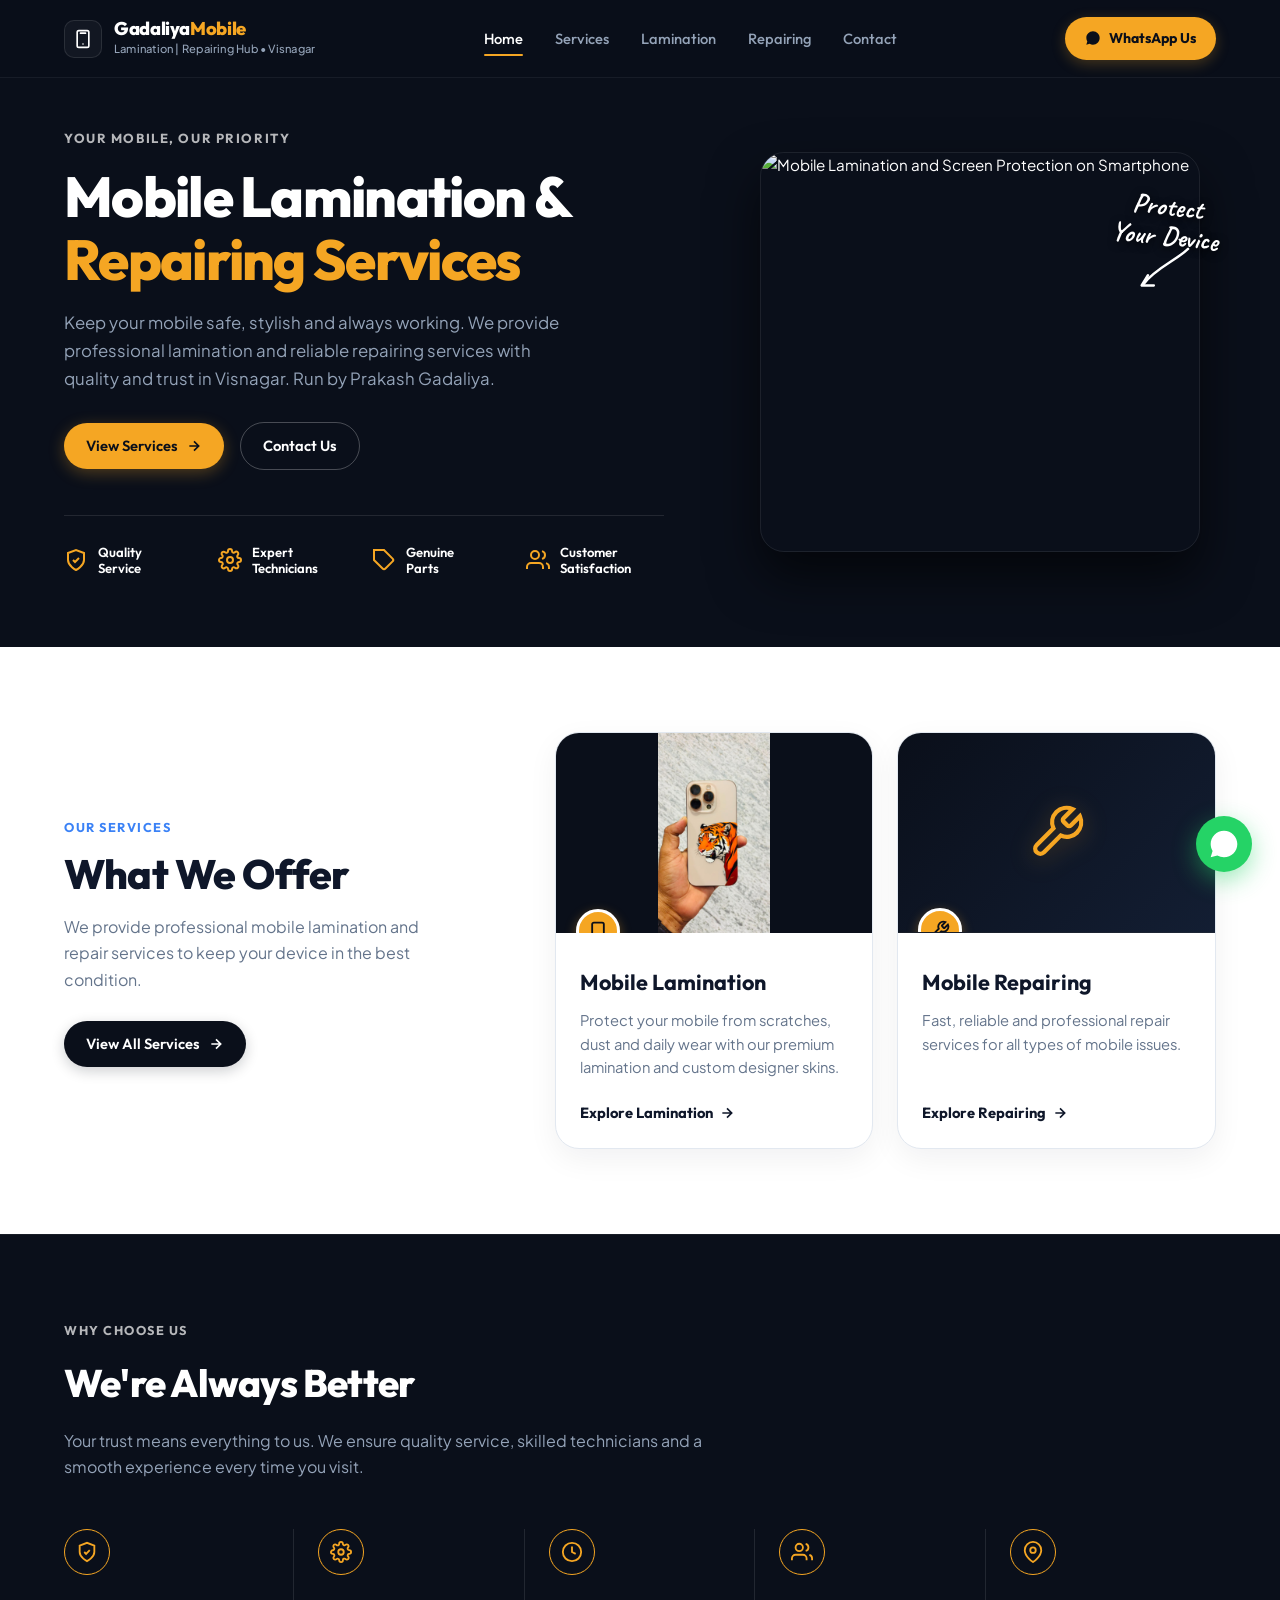
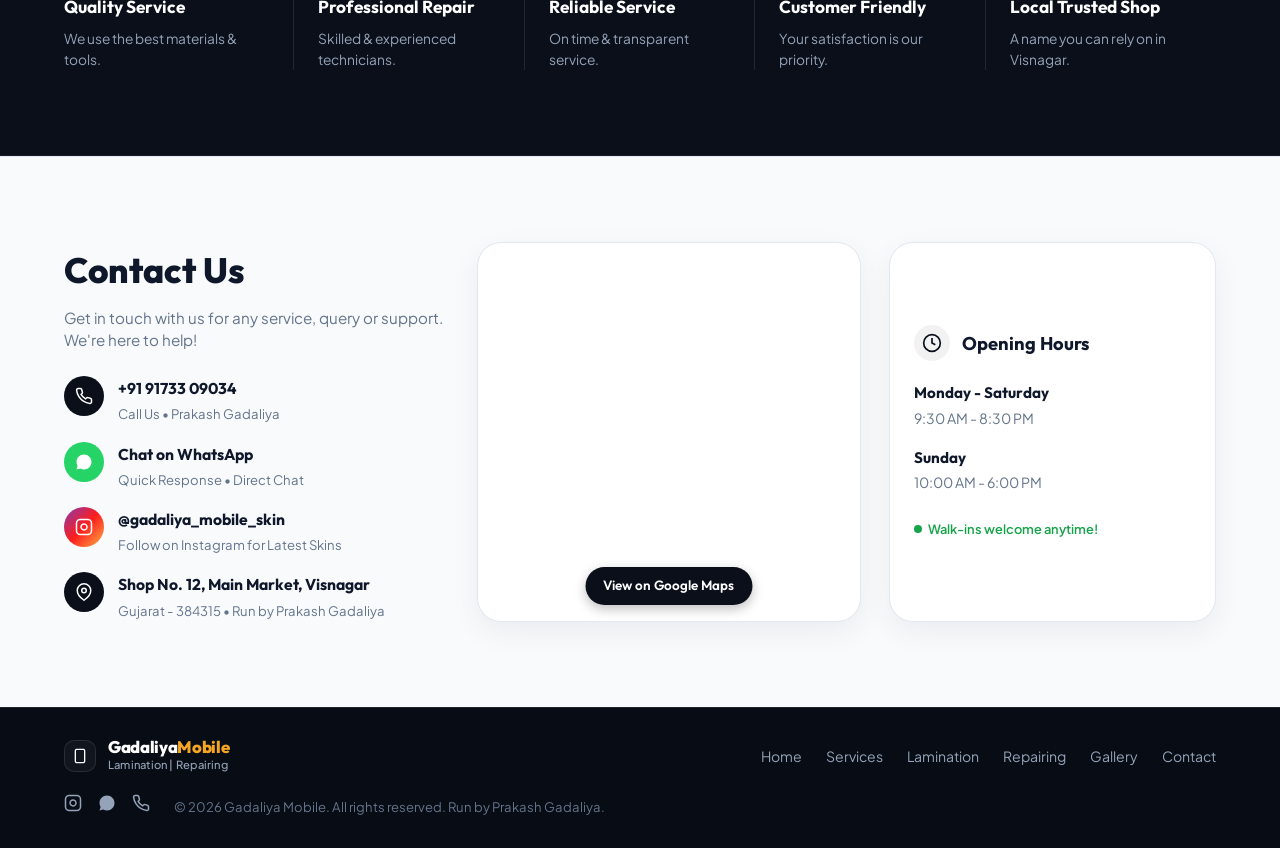
==== index.html @ 06eeb5a2 "Initial commit: Gadaliya Mobile Repairing and Lamination Hub Visnagar website" ====
<!DOCTYPE html>
<html lang="en">
<head>
  <meta charset="UTF-8">
  <meta name="viewport" content="width=device-width, initial-scale=1.0">
  <title>Gadaliya Mobile Repairing and Lamination Hub Visnagar | Run by Prakash Gadaliya</title>
  <meta name="description" content="Gadaliya Mobile Repairing & Lamination Hub in Visnagar, run by Prakash Gadaliya. Premium mobile lamination, 360 skins, screen repair, battery replacement, and precision mobile service. Call +91 91733 09034.">
  <meta name="keywords" content="Gadaliya Mobile, Prakash Gadaliya, mobile repairing Visnagar, mobile lamination Visnagar, gadaliya mobile skin, screen repair Visnagar, phone service Visnagar">
  <meta name="theme-color" content="#0A0F1A">

  <!-- Open Graph Meta Tags -->
  <meta property="og:title" content="Gadaliya Mobile Repairing & Lamination Hub Visnagar">
  <meta property="og:description" content="Professional Mobile Lamination & Repairing Services in Visnagar. Run by Prakash Gadaliya. Call / WhatsApp +91 91733 09034.">
  <meta property="og:type" content="website">

  <!-- Master Stylesheet Matching Reference UI -->
  <link rel="stylesheet" href="css/style.css">
</head>
<body>

  <!-- ========================================================================
       Header & Navigation (Dark Navy)
       ======================================================================== -->
  <header class="site-header">
    <div class="container header-container">
      <!-- Brand Logo Matching Reference Photo -->
      <a href="#home" class="brand-logo" aria-label="Gadaliya Mobile Hub Home">
        <div class="logo-device-box">
          <svg viewBox="0 0 24 24" fill="none" stroke="currentColor" stroke-width="2" stroke-linecap="round" stroke-linejoin="round">
            <rect x="5" y="2" width="14" height="20" rx="2" ry="2"></rect>
            <line x1="12" y1="18" x2="12.01" y2="18"></line>
            <line x1="9" y1="5" x2="15" y2="5"></line>
          </svg>
        </div>
        <div class="brand-text">
          <span class="brand-name">Gadaliya<span>Mobile</span></span>
          <span class="brand-tagline">Lamination | Repairing Hub • Visnagar</span>
        </div>
      </a>

      <!-- Desktop Navigation Menu -->
      <nav aria-label="Main Navigation">
        <ul class="nav-menu">
          <li><a href="#home" class="nav-link active">Home</a></li>
          <li><a href="#services" class="nav-link">Services</a></li>
          <li><a href="#lamination" class="nav-link" id="navLaminationLink">Lamination</a></li>
          <li><a href="#repairing" class="nav-link" id="navRepairingLink">Repairing</a></li>

          <li><a href="#contact" class="nav-link">Contact</a></li>
        </ul>
      </nav>

      <!-- Header Action: WhatsApp Us (Gold Pill Button) -->
      <div style="display: flex; align-items: center; gap: 12px;">
        <a href="https://wa.me/919173309034?text=Hello%20Prakash%20bhai,%20I%20want%20to%20inquire%20about%20mobile%20repairing%20/%20lamination%20at%20Gadaliya%20Mobile%20Visnagar." 
           target="_blank" 
           rel="noopener noreferrer" 
           class="btn btn-whatsapp-pill"
           title="Chat with Prakash Gadaliya on WhatsApp">
          <svg viewBox="0 0 24 24" fill="currentColor">
            <path d="M12.031 6.172c-3.181 0-5.767 2.586-5.768 5.766-.001 1.298.38 2.27 1.019 3.287l-.582 2.128 2.182-.573c.978.58 1.911.928 3.145.929 3.178 0 5.767-2.587 5.768-5.766.001-3.187-2.575-5.771-5.764-5.771zm3.392 8.244c-.144.405-.837.774-1.17.824-.299.045-.677.063-1.092-.069-.252-.08-.575-.187-.988-.365-1.739-.751-2.874-2.502-2.961-2.617-.087-.116-.708-.94-.708-1.793s.448-1.273.607-1.446c.159-.173.346-.217.462-.217l.332.006c.106.005.249-.04.39.299.144.347.491 1.2.534 1.287.043.087.072.188.014.304-.058.116-.087.188-.173.289l-.26.304c-.087.086-.177.18-.076.354.101.174.449.741.964 1.201.662.591 1.221.774 1.394.861.174.086.275.073.376-.044.101-.116.433-.506.549-.68.116-.173.231-.145.39-.086s1.011.477 1.184.564.289.13.332.203c.043.071.043.418-.101.823zM12 2C6.477 2 2 6.477 2 12c0 1.891.524 3.662 1.436 5.176L2 22l4.98-1.306A9.957 9.957 0 0 0 12 22c5.523 0 10-4.477 10-10S17.523 2 12 2z"></path>
          </svg>
          <span>WhatsApp Us</span>
        </a>

        <!-- Mobile Drawer Toggle -->
        <button class="mobile-nav-toggle" id="mobileNavToggle" aria-label="Open Navigation Menu">
          <svg viewBox="0 0 24 24" fill="none" stroke="currentColor" stroke-width="2">
            <line x1="3" y1="12" x2="21" y2="12"></line>
            <line x1="3" y1="6" x2="21" y2="6"></line>
            <line x1="3" y1="18" x2="21" y2="18"></line>
          </svg>
        </button>
      </div>
    </div>
  </header>

  <!-- Mobile Drawer Menu -->
  <div class="mobile-drawer-backdrop" id="mobileDrawerBackdrop"></div>
  <aside class="mobile-drawer" id="mobileDrawer" aria-label="Mobile Navigation">
    <div>
      <div class="mobile-drawer-header">
        <div class="brand-logo">
          <div class="logo-device-box" style="width: 32px; height: 32px;">
            <svg viewBox="0 0 24 24" fill="none" stroke="currentColor" stroke-width="2" style="width: 16px; height: 16px;">
              <rect x="5" y="2" width="14" height="20" rx="2"></rect>
              <line x1="12" y1="18" x2="12.01" y2="18"></line>
            </svg>
          </div>
          <span class="brand-name" style="font-size: 1.05rem;">Gadaliya<span>Mobile</span></span>
        </div>
        <button id="mobileDrawerClose" style="color: #fff; padding: 4px;" aria-label="Close Menu">
          <svg viewBox="0 0 24 24" width="22" height="22" fill="none" stroke="currentColor" stroke-width="2">
            <line x1="18" y1="6" x2="6" y2="18"></line>
            <line x1="6" y1="6" x2="18" y2="18"></line>
          </svg>
        </button>
      </div>

      <ul class="mobile-nav-list">
        <li><a href="#home" class="mobile-nav-link">Home <span>→</span></a></li>
        <li><a href="#services" class="mobile-nav-link">Services <span>→</span></a></li>
        <li><a href="#lamination" class="mobile-nav-link" id="mobileLaminationLink">Lamination <span>→</span></a></li>
        <li><a href="#repairing" class="mobile-nav-link" id="mobileRepairingLink">Repairing <span>→</span></a></li>

        <li><a href="#contact" class="mobile-nav-link">Contact <span>→</span></a></li>
      </ul>
    </div>

    <div style="display: flex; flex-direction: column; gap: 12px; margin-top: 24px;">
      <a href="https://wa.me/919173309034" target="_blank" class="btn btn-gold" style="width: 100%;">
        WhatsApp Us (+91 91733 09034)
      </a>
      <a href="tel:+919173309034" class="btn btn-outline-light" style="width: 100%;">
        Call Prakash Gadaliya
      </a>
    </div>
  </aside>

  <!-- ========================================================================
       Section 1: Hero Section (Dark Navy - Matching Reference Photo)
       ======================================================================== -->
  <section class="hero-section" id="home">
    <div class="container">
      <div class="hero-grid">
        <!-- Hero Text Column -->
        <div class="hero-content">
          <div class="hero-overline">YOUR MOBILE, OUR PRIORITY</div>

          <h1 class="hero-title">
            Mobile Lamination &amp;<br>
            <span class="highlight-gold">Repairing Services</span>
          </h1>

          <p class="hero-subtitle">
            Keep your mobile safe, stylish and always working. We provide professional lamination and reliable repairing services with quality and trust in Visnagar. Run by Prakash Gadaliya.
          </p>

          <div class="hero-actions">
            <a href="#services" class="btn btn-gold">
              <span>View Services</span>
              <svg viewBox="0 0 24 24" fill="none" stroke="currentColor" stroke-width="2.5">
                <path d="M5 12h14M12 5l7 7-7 7"/>
              </svg>
            </a>
            <a href="#contact" class="btn btn-outline-light">
              <span>Contact Us</span>
            </a>
          </div>

          <!-- 4-Item Feature Strip Below Hero Buttons -->
          <div class="hero-trust-features">
            <!-- 1. Quality Service -->
            <div class="trust-feature-item">
              <div class="trust-icon">
                <svg viewBox="0 0 24 24" fill="none" stroke="currentColor" stroke-width="2">
                  <path d="M12 22s8-4 8-10V5l-8-3-8 3v7c0 6 8 10 8 10z"></path>
                  <polyline points="9 12 11 14 15 10"></polyline>
                </svg>
              </div>
              <span class="trust-label">Quality<br>Service</span>
            </div>

            <!-- 2. Expert Technicians -->
            <div class="trust-feature-item">
              <div class="trust-icon">
                <svg viewBox="0 0 24 24" fill="none" stroke="currentColor" stroke-width="2">
                  <circle cx="12" cy="12" r="3"></circle>
                  <path d="M19.4 15a1.65 1.65 0 0 0 .33 1.82l.06.06a2 2 0 0 1 0 2.83 2 2 0 0 1-2.83 0l-.06-.06a1.65 1.65 0 0 0-1.82-.33 1.65 1.65 0 0 0-1 1.51V21a2 2 0 0 1-2 2 2 2 0 0 1-2-2v-.09A1.65 1.65 0 0 0 9 19.4a1.65 1.65 0 0 0-1.82.33l-.06.06a2 2 0 0 1-2.83 0 2 2 0 0 1 0-2.83l.06-.06a1.65 1.65 0 0 0 .33-1.82 1.65 1.65 0 0 0-1.51-1H3a2 2 0 0 1-2-2 2 2 0 0 1 2-2h.09A1.65 1.65 0 0 0 4.6 9a1.65 1.65 0 0 0-.33-1.82l-.06-.06a2 2 0 0 1 0-2.83 2 2 0 0 1 2.83 0l.06.06a1.65 1.65 0 0 0 1.82.33H9a1.65 1.65 0 0 0 1-1.51V3a2 2 0 0 1 2-2 2 2 0 0 1 2 2v.09a1.65 1.65 0 0 0 1 1.51 1.65 1.65 0 0 0 1.82-.33l.06-.06a2 2 0 0 1 2.83 0 2 2 0 0 1 0 2.83l-.06.06a1.65 1.65 0 0 0-.33 1.82V9a1.65 1.65 0 0 0 1.51 1H21a2 2 0 0 1 2 2 2 2 0 0 1-2 2h-.09a1.65 1.65 0 0 0-1.51 1z"></path>
                </svg>
              </div>
              <span class="trust-label">Expert<br>Technicians</span>
            </div>

            <!-- 3. Genuine Parts -->
            <div class="trust-feature-item">
              <div class="trust-icon">
                <svg viewBox="0 0 24 24" fill="none" stroke="currentColor" stroke-width="2">
                  <path d="M20.59 13.41l-7.17 7.17a2 2 0 0 1-2.83 0L2 12V2h10l8.59 8.59a2 2 0 0 1 0 2.82z"></path>
                  <line x1="7" y1="7" x2="7.01" y2="7"></line>
                </svg>
              </div>
              <span class="trust-label">Genuine<br>Parts</span>
            </div>

            <!-- 4. Customer Satisfaction -->
            <div class="trust-feature-item">
              <div class="trust-icon">
                <svg viewBox="0 0 24 24" fill="none" stroke="currentColor" stroke-width="2">
                  <path d="M17 21v-2a4 4 0 0 0-4-4H5a4 4 0 0 0-4 4v2"></path>
                  <circle cx="9" cy="7" r="4"></circle>
                  <path d="M23 21v-2a4 4 0 0 0-3-3.87"></path>
                  <path d="M16 3.13a4 4 0 0 1 0 7.75"></path>
                </svg>
              </div>
              <span class="trust-label">Customer<br>Satisfaction</span>
            </div>
          </div>
        </div>

        <!-- Hero Visual Column with "Protect Your Device" Script & Arrow -->
        <div class="hero-visual">
          <div class="phone-mockup-wrapper">
            <!-- Handwritten Annotation with Curved Arrow -->
            <div class="protect-device-annotation">
              <span class="annotation-text">Protect<br>Your Device</span>
              <div class="annotation-arrow">
                <svg viewBox="0 0 70 40">
                  <path d="M60,5 C45,15 25,18 10,32" stroke="white" stroke-width="2.5" fill="none" stroke-linecap="round"/>
                  <path d="M16,24 L8,33 L20,35" stroke="white" stroke-width="2.5" fill="none" stroke-linecap="round" stroke-linejoin="round"/>
                </svg>
              </div>
            </div>

            <!-- Modern Realistic Mockup with Screen Protector Glass & iPhone -->
            <div class="mockup-main-image">
              <img src="https://images.unsplash.com/photo-1592899677977-9c10ca588bbd?auto=format&fit=crop&w=900&q=80" 
                   alt="Mobile Lamination and Screen Protection on Smartphone" 
                   loading="eager" 
                   width="440" 
                   height="400">
            </div>
          </div>
        </div>
      </div>
    </div>
  </section>

  <!-- ========================================================================
       Section 2: "OUR SERVICES" / "What We Offer" (Light Theme)
       ======================================================================== -->
  <section class="services-section" id="services">
    <div class="container">
      <div class="services-grid">
        <!-- Left Introduction Column -->
        <div class="services-intro">
          <span class="section-tag-blue">OUR SERVICES</span>
          <h2 class="services-title">What We Offer</h2>
          <p class="services-desc">
            We provide professional mobile lamination and repair services to keep your device in the best condition.
          </p>
          <a href="#services" class="btn btn-dark" id="btnViewAllServices">
            <span>View All Services</span>
            <svg viewBox="0 0 24 24" fill="none" stroke="currentColor" stroke-width="2.5">
              <path d="M5 12h14M12 5l7 7-7 7"/>
            </svg>
          </a>
        </div>

        <!-- Right Dual Cards Column Matching Screenshot -->
        <div class="services-cards-pair">
          <!-- Service Card 1: Mobile Lamination -->
          <div class="service-card-light">
            <div class="service-card-image-wrap">
              <img src="assets/images/skin-royal-tiger.jpg" 
                   alt="Custom designer mobile lamination skin by Prakash Gadaliya Visnagar"
                   loading="lazy"
                   style="object-fit: contain; object-position: center; background: #0a0f1a;">
              <!-- Floating Yellow Icon Badge (Phone Icon) -->
              <div class="service-icon-badge">
                <svg viewBox="0 0 24 24" fill="none" stroke="currentColor" stroke-width="2.2">
                  <rect x="5" y="2" width="14" height="20" rx="2"></rect>
                  <line x1="12" y1="18" x2="12.01" y2="18"></line>
                </svg>
              </div>
            </div>
            <div class="service-card-body">
              <div>
                <h3>Mobile Lamination</h3>
                <p>
                  Protect your mobile from scratches, dust and daily wear with our premium lamination and custom designer skins.
                </p>
              </div>
              <div>
                <a href="#lamination" class="service-link" id="triggerLaminationModal">
                  <span>Explore Lamination</span>
                  <svg viewBox="0 0 24 24" fill="none" stroke="currentColor" stroke-width="2.5">
                    <path d="M5 12h14M12 5l7 7-7 7"/>
                  </svg>
                </a>
              </div>
            </div>
          </div>

          <!-- Service Card 2: Mobile Repairing -->
          <div class="service-card-light">
            <div class="service-card-image-wrap repair-no-photo-wrap">
              <div class="repair-banner-icon">
                <svg viewBox="0 0 24 24" fill="none" stroke="currentColor" stroke-width="1.8" style="width: 100%; height: 100%;">
                  <path d="M14.7 6.3a1 1 0 0 0 0 1.4l1.6 1.6a1 1 0 0 0 1.4 0l3.77-3.77a6 6 0 0 1-7.94 7.94l-6.91 6.91a2.12 2.12 0 0 1-3-3l6.91-6.91a6 6 0 0 1 7.94-7.94l-3.76 3.76z"></path>
                </svg>
              </div>
              <!-- Floating Yellow Icon Badge (Wrench / Tools Icon) -->
              <div class="service-icon-badge">
                <svg viewBox="0 0 24 24" fill="none" stroke="currentColor" stroke-width="2.2">
                  <path d="M14.7 6.3a1 1 0 0 0 0 1.4l1.6 1.6a1 1 0 0 0 1.4 0l3.77-3.77a6 6 0 0 1-7.94 7.94l-6.91 6.91a2.12 2.12 0 0 1-3-3l6.91-6.91a6 6 0 0 1 7.94-7.94l-3.76 3.76z"></path>
                </svg>
              </div>
            </div>
            <div class="service-card-body">
              <div>
                <h3>Mobile Repairing</h3>
                <p>
                  Fast, reliable and professional repair services for all types of mobile issues.
                </p>
              </div>
              <div>
                <a href="#repairing" class="service-link" id="triggerRepairingModal">
                  <span>Explore Repairing</span>
                  <svg viewBox="0 0 24 24" fill="none" stroke="currentColor" stroke-width="2.5">
                    <path d="M5 12h14M12 5l7 7-7 7"/>
                  </svg>
                </a>
              </div>
            </div>
          </div>
        </div>
      </div>
    </div>
  </section>

  <!-- ========================================================================
       Section 3: "WHY CHOOSE US" / "We're Always Better" (Dark Navy)
       ======================================================================== -->
  <section class="why-section" id="why-us">
    <div class="container">
      <div class="why-header">
        <div class="why-overline">WHY CHOOSE US</div>
        <h2 class="why-title">We're Always Better</h2>
        <p class="why-subtitle">
          Your trust means everything to us. We ensure quality service, skilled technicians and a smooth experience every time you visit.
        </p>
      </div>

      <!-- 5 Horizontal Feature Columns Matching Reference Screenshot -->
      <div class="why-pillars-grid">
        <!-- 1. Quality Service -->
        <div class="why-pillar">
          <div class="pillar-icon-box">
            <svg viewBox="0 0 24 24" fill="none" stroke="currentColor" stroke-width="2">
              <path d="M12 22s8-4 8-10V5l-8-3-8 3v7c0 6 8 10 8 10z"></path>
              <polyline points="9 12 11 14 15 10"></polyline>
            </svg>
          </div>
          <h4>Quality Service</h4>
          <p>We use the best materials &amp; tools.</p>
        </div>

        <!-- 2. Professional Repair -->
        <div class="why-pillar">
          <div class="pillar-icon-box">
            <svg viewBox="0 0 24 24" fill="none" stroke="currentColor" stroke-width="2">
              <circle cx="12" cy="12" r="3"></circle>
              <path d="M19.4 15a1.65 1.65 0 0 0 .33 1.82l.06.06a2 2 0 0 1 0 2.83 2 2 0 0 1-2.83 0l-.06-.06a1.65 1.65 0 0 0-1.82-.33 1.65 1.65 0 0 0-1 1.51V21a2 2 0 0 1-2 2 2 2 0 0 1-2-2v-.09A1.65 1.65 0 0 0 9 19.4a1.65 1.65 0 0 0-1.82.33l-.06.06a2 2 0 0 1-2.83 0 2 2 0 0 1 0-2.83l.06-.06a1.65 1.65 0 0 0 .33-1.82 1.65 1.65 0 0 0-1.51-1H3a2 2 0 0 1-2-2 2 2 0 0 1 2-2h.09A1.65 1.65 0 0 0 4.6 9a1.65 1.65 0 0 0-.33-1.82l-.06-.06a2 2 0 0 1 0-2.83 2 2 0 0 1 2.83 0l.06.06a1.65 1.65 0 0 0 1.82.33H9a1.65 1.65 0 0 0 1-1.51V3a2 2 0 0 1 2-2 2 2 0 0 1 2 2v.09a1.65 1.65 0 0 0 1 1.51 1.65 1.65 0 0 0 1.82-.33l.06-.06a2 2 0 0 1 2.83 0 2 2 0 0 1 0 2.83l-.06.06a1.65 1.65 0 0 0-.33 1.82V9a1.65 1.65 0 0 0 1.51 1H21a2 2 0 0 1 2 2 2 2 0 0 1-2 2h-.09a1.65 1.65 0 0 0-1.51 1z"></path>
            </svg>
          </div>
          <h4>Professional Repair</h4>
          <p>Skilled &amp; experienced technicians.</p>
        </div>

        <!-- 3. Reliable Service -->
        <div class="why-pillar">
          <div class="pillar-icon-box">
            <svg viewBox="0 0 24 24" fill="none" stroke="currentColor" stroke-width="2">
              <circle cx="12" cy="12" r="10"></circle>
              <polyline points="12 6 12 12 16 14"></polyline>
            </svg>
          </div>
          <h4>Reliable Service</h4>
          <p>On time &amp; transparent service.</p>
        </div>

        <!-- 4. Customer Friendly -->
        <div class="why-pillar">
          <div class="pillar-icon-box">
            <svg viewBox="0 0 24 24" fill="none" stroke="currentColor" stroke-width="2">
              <path d="M17 21v-2a4 4 0 0 0-4-4H5a4 4 0 0 0-4 4v2"></path>
              <circle cx="9" cy="7" r="4"></circle>
              <path d="M23 21v-2a4 4 0 0 0-3-3.87"></path>
              <path d="M16 3.13a4 4 0 0 1 0 7.75"></path>
            </svg>
          </div>
          <h4>Customer Friendly</h4>
          <p>Your satisfaction is our priority.</p>
        </div>

        <!-- 5. Local Trusted Shop -->
        <div class="why-pillar">
          <div class="pillar-icon-box">
            <svg viewBox="0 0 24 24" fill="none" stroke="currentColor" stroke-width="2">
              <path d="M21 10c0 7-9 13-9 13s-9-6-9-13a9 9 0 0 1 18 0z"></path>
              <circle cx="12" cy="10" r="3"></circle>
            </svg>
          </div>
          <h4>Local Trusted Shop</h4>
          <p>A name you can rely on in Visnagar.</p>
        </div>
      </div>
    </div>
  </section>


  <!-- ========================================================================
       Section 5: "Contact Us" (Light Theme)
       ======================================================================== -->
  <section class="contact-section" id="contact">
    <div class="container">
      <div class="contact-layout">
        <!-- Col 1: Contact Info Rows -->
        <div class="contact-info-block">
          <div>
            <h2 class="contact-title">Contact Us</h2>
            <p class="contact-subtitle">
              Get in touch with us for any service, query or support. We're here to help!
            </p>

            <div class="contact-rows-list">
              <!-- Phone -->
              <div class="contact-row-item">
                <div class="contact-circle-icon">
                  <svg viewBox="0 0 24 24" fill="none" stroke="currentColor" stroke-width="2">
                    <path d="M22 16.92v3a2 2 0 0 1-2.18 2 19.79 19.79 0 0 1-8.63-3.07 19.5 19.5 0 0 1-6-6 19.79 19.79 0 0 1-3.07-8.67A2 2 0 0 1 4.11 2h3a2 2 0 0 1 2 1.72 12.84 12.84 0 0 0 .7 2.81 2 2 0 0 1-.45 2.11L8.09 9.91a16 16 0 0 0 6 6l1.27-1.27a2 2 0 0 1 2.11-.45 12.84 12.84 0 0 0 2.81.7A2 2 0 0 1 22 16.92z"></path>
                  </svg>
                </div>
                <div class="contact-row-text">
                  <a href="tel:+919173309034"><strong>+91 91733 09034</strong></a>
                  <span>Call Us • Prakash Gadaliya</span>
                </div>
              </div>

              <!-- WhatsApp -->
              <div class="contact-row-item">
                <div class="contact-circle-icon green">
                  <svg viewBox="0 0 24 24" fill="currentColor">
                    <path d="M12.031 6.172c-3.181 0-5.767 2.586-5.768 5.766-.001 1.298.38 2.27 1.019 3.287l-.582 2.128 2.182-.573c.978.58 1.911.928 3.145.929 3.178 0 5.767-2.587 5.768-5.766.001-3.187-2.575-5.771-5.764-5.771zm3.392 8.244c-.144.405-.837.774-1.17.824-.299.045-.677.063-1.092-.069-.252-.08-.575-.187-.988-.365-1.739-.751-2.874-2.502-2.961-2.617-.087-.116-.708-.94-.708-1.793s.448-1.273.607-1.446c.159-.173.346-.217.462-.217l.332.006c.106.005.249-.04.39.299.144.347.491 1.2.534 1.287.043.087.072.188.014.304-.058.116-.087.188-.173.289l-.26.304c-.087.086-.177.18-.076.354.101.174.449.741.964 1.201.662.591 1.221.774 1.394.861.174.086.275.073.376-.044.101-.116.433-.506.549-.68.116-.173.231-.145.39-.086s1.011.477 1.184.564.289.13.332.203c.043.071.043.418-.101.823zM12 2C6.477 2 2 6.477 2 12c0 1.891.524 3.662 1.436 5.176L2 22l4.98-1.306A9.957 9.957 0 0 0 12 22c5.523 0 10-4.477 10-10S17.523 2 12 2z"></path>
                  </svg>
                </div>
                <div class="contact-row-text">
                  <a href="https://wa.me/919173309034" target="_blank" rel="noopener noreferrer"><strong>Chat on WhatsApp</strong></a>
                  <span>Quick Response • Direct Chat</span>
                </div>
              </div>

              <!-- Instagram -->
              <div class="contact-row-item">
                <div class="contact-circle-icon ig">
                  <svg viewBox="0 0 24 24" fill="none" stroke="currentColor" stroke-width="2">
                    <rect x="2" y="2" width="20" height="20" rx="5" ry="5"></rect>
                    <path d="M16 11.37A4 4 0 1 1 12.63 8 4 4 0 0 1 16 11.37z"></path>
                    <line x1="17.5" y1="6.5" x2="17.51" y2="6.5"></line>
                  </svg>
                </div>
                <div class="contact-row-text">
                  <a href="https://instagram.com/gadaliya_mobile_skin" target="_blank" rel="noopener noreferrer"><strong>@gadaliya_mobile_skin</strong></a>
                  <span>Follow on Instagram for Latest Skins</span>
                </div>
              </div>

              <!-- Address -->
              <div class="contact-row-item">
                <div class="contact-circle-icon">
                  <svg viewBox="0 0 24 24" fill="none" stroke="currentColor" stroke-width="2">
                    <path d="M21 10c0 7-9 13-9 13s-9-6-9-13a9 9 0 0 1 18 0z"></path>
                    <circle cx="12" cy="10" r="3"></circle>
                  </svg>
                </div>
                <div class="contact-row-text">
                  <strong>Shop No. 12, Main Market, Visnagar</strong>
                  <span>Gujarat - 384315 • Run by Prakash Gadaliya</span>
                </div>
              </div>
            </div>
          </div>
        </div>

        <!-- Col 2: Interactive Google Maps Card Matching Photo -->
        <div class="contact-map-card">
          <div class="map-wrapper">
            <iframe 
              src="https://maps.google.com/maps?q=23.69877,72.55773&t=&z=16&ie=UTF8&iwloc=&output=embed" 
              title="Gadaliya Mobile Hub Visnagar on Google Maps" 
              loading="lazy" 
              allowfullscreen>
            </iframe>
          </div>
          <a href="https://maps.app.goo.gl/ZWVhHsjiFxD6r19t9" 
             target="_blank" 
             rel="noopener noreferrer" 
             class="map-floating-btn">
            View on Google Maps
          </a>
        </div>

        <!-- Col 3: Opening Hours Box Matching Photo -->
        <div class="contact-hours-card">
          <div class="hours-title-row">
            <div class="hours-icon">
              <svg viewBox="0 0 24 24" width="20" height="20" fill="none" stroke="currentColor" stroke-width="2">
                <circle cx="12" cy="12" r="10"></circle>
                <polyline points="12 6 12 12 16 14"></polyline>
              </svg>
            </div>
            <h4>Opening Hours</h4>
          </div>

          <div class="hours-details">
            <div class="hours-slot">
              <strong>Monday - Saturday</strong>
              <span>9:30 AM - 8:30 PM</span>
            </div>
            <div class="hours-slot">
              <strong>Sunday</strong>
              <span>10:00 AM - 6:00 PM</span>
            </div>
            <div style="margin-top: 8px; font-size: 0.8rem; color: #16A34A; font-weight: 600; display: flex; align-items: center; gap: 6px;">
              <span style="width: 8px; height: 8px; background: #16A34A; border-radius: 50%; display: inline-block;"></span>
              <span>Walk-ins welcome anytime!</span>
            </div>
          </div>
        </div>
      </div>
    </div>
  </section>

  <!-- ========================================================================
       Floating WhatsApp Button (Bottom Right)
       ======================================================================== -->
  <a href="https://wa.me/919173309034?text=Hello%20Prakash%20bhai,%20I%20have%20an%20inquiry%20regarding%20mobile%20repairing%20/%20lamination." 
     target="_blank" 
     rel="noopener noreferrer" 
     class="floating-whatsapp-btn" 
     title="Chat with Prakash Gadaliya on WhatsApp"
     aria-label="WhatsApp Us">
    <svg viewBox="0 0 24 24" fill="currentColor">
      <path d="M12.031 6.172c-3.181 0-5.767 2.586-5.768 5.766-.001 1.298.38 2.27 1.019 3.287l-.582 2.128 2.182-.573c.978.58 1.911.928 3.145.929 3.178 0 5.767-2.587 5.768-5.766.001-3.187-2.575-5.771-5.764-5.771zm3.392 8.244c-.144.405-.837.774-1.17.824-.299.045-.677.063-1.092-.069-.252-.08-.575-.187-.988-.365-1.739-.751-2.874-2.502-2.961-2.617-.087-.116-.708-.94-.708-1.793s.448-1.273.607-1.446c.159-.173.346-.217.462-.217l.332.006c.106.005.249-.04.39.299.144.347.491 1.2.534 1.287.043.087.072.188.014.304-.058.116-.087.188-.173.289l-.26.304c-.087.086-.177.18-.076.354.101.174.449.741.964 1.201.662.591 1.221.774 1.394.861.174.086.275.073.376-.044.101-.116.433-.506.549-.68.116-.173.231-.145.39-.086s1.011.477 1.184.564.289.13.332.203c.043.071.043.418-.101.823zM12 2C6.477 2 2 6.477 2 12c0 1.891.524 3.662 1.436 5.176L2 22l4.98-1.306A9.957 9.957 0 0 0 12 22c5.523 0 10-4.477 10-10S17.523 2 12 2z"></path>
    </svg>
  </a>

  <!-- ========================================================================
       Footer (Dark Navy - Matching Reference Photo)
       ======================================================================== -->
  <footer class="site-footer">
    <div class="container footer-container">
      <!-- Left Brand Logo -->
      <a href="#home" class="brand-logo">
        <div class="logo-device-box" style="width: 32px; height: 32px;">
          <svg viewBox="0 0 24 24" fill="none" stroke="currentColor" stroke-width="2" style="width: 16px; height: 16px;">
            <rect x="5" y="2" width="14" height="20" rx="2"></rect>
            <line x1="12" y1="18" x2="12.01" y2="18"></line>
          </svg>
        </div>
        <div class="brand-text">
          <span class="brand-name" style="font-size: 1.05rem;">Gadaliya<span>Mobile</span></span>
          <span class="brand-tagline">Lamination | Repairing</span>
        </div>
      </a>

      <!-- Center Links -->
      <nav class="footer-nav">
        <a href="#home">Home</a>
        <a href="#services">Services</a>
        <a href="#lamination" class="modal-link-lamination">Lamination</a>
        <a href="#repairing" class="modal-link-repairing">Repairing</a>
        <a href="#gallery">Gallery</a>
        <a href="#contact">Contact</a>
      </nav>

      <!-- Right Social Icons & Copyright -->
      <div style="display: flex; align-items: center; gap: 24px;">
        <div class="footer-socials">
          <a href="https://instagram.com/gadaliya_mobile_skin" target="_blank" rel="noopener noreferrer" class="footer-social-link" title="Instagram: @gadaliya_mobile_skin">
            <svg viewBox="0 0 24 24" fill="none" stroke="currentColor" stroke-width="2">
              <rect x="2" y="2" width="20" height="20" rx="5" ry="5"></rect>
              <path d="M16 11.37A4 4 0 1 1 12.63 8 4 4 0 0 1 16 11.37z"></path>
              <line x1="17.5" y1="6.5" x2="17.51" y2="6.5"></line>
            </svg>
          </a>
          <a href="https://wa.me/919173309034" target="_blank" rel="noopener noreferrer" class="footer-social-link" title="WhatsApp Prakash Gadaliya">
            <svg viewBox="0 0 24 24" fill="currentColor">
              <path d="M12.031 6.172c-3.181 0-5.767 2.586-5.768 5.766-.001 1.298.38 2.27 1.019 3.287l-.582 2.128 2.182-.573c.978.58 1.911.928 3.145.929 3.178 0 5.767-2.587 5.768-5.766.001-3.187-2.575-5.771-5.764-5.771zm3.392 8.244c-.144.405-.837.774-1.17.824-.299.045-.677.063-1.092-.069-.252-.08-.575-.187-.988-.365-1.739-.751-2.874-2.502-2.961-2.617-.087-.116-.708-.94-.708-1.793s.448-1.273.607-1.446c.159-.173.346-.217.462-.217l.332.006c.106.005.249-.04.39.299.144.347.491 1.2.534 1.287.043.087.072.188.014.304-.058.116-.087.188-.173.289l-.26.304c-.087.086-.177.18-.076.354.101.174.449.741.964 1.201.662.591 1.221.774 1.394.861.174.086.275.073.376-.044.101-.116.433-.506.549-.68.116-.173.231-.145.39-.086s1.011.477 1.184.564.289.13.332.203c.043.071.043.418-.101.823zM12 2C6.477 2 2 6.477 2 12c0 1.891.524 3.662 1.436 5.176L2 22l4.98-1.306A9.957 9.957 0 0 0 12 22c5.523 0 10-4.477 10-10S17.523 2 12 2z"></path>
            </svg>
          </a>
          <a href="tel:+919173309034" class="footer-social-link" title="Call Shop">
            <svg viewBox="0 0 24 24" fill="none" stroke="currentColor" stroke-width="2">
              <path d="M22 16.92v3a2 2 0 0 1-2.18 2 19.79 19.79 0 0 1-8.63-3.07 19.5 19.5 0 0 1-6-6 19.79 19.79 0 0 1-3.07-8.67A2 2 0 0 1 4.11 2h3a2 2 0 0 1 2 1.72 12.84 12.84 0 0 0 .7 2.81 2 2 0 0 1-.45 2.11L8.09 9.91a16 16 0 0 0 6 6l1.27-1.27a2 2 0 0 1 2.11-.45 12.84 12.84 0 0 0 2.81.7A2 2 0 0 1 22 16.92z"></path>
            </svg>
          </a>
        </div>
        <div class="footer-copy">
          &copy; 2026 Gadaliya Mobile. All rights reserved. Run by Prakash Gadaliya.
        </div>
      </div>
    </div>
  </footer>

  <!-- ========================================================================
       Interactive Modal: Mobile Lamination Deep Dive
       ======================================================================== -->
  <div class="service-modal-backdrop" id="modalLamination" role="dialog" aria-modal="true" aria-label="Mobile Lamination Details">
    <div class="service-modal-dialog">
      <button class="modal-close-btn" data-close-modal aria-label="Close">
        <svg viewBox="0 0 24 24" width="18" height="18" fill="none" stroke="currentColor" stroke-width="2">
          <line x1="18" y1="6" x2="6" y2="18"></line>
          <line x1="6" y1="6" x2="18" y2="18"></line>
        </svg>
      </button>
      <span class="modal-header-tag">360° Precision Protection</span>
      <h3 class="modal-title">Mobile Lamination &amp; Hydrogel Skins</h3>
      <p style="color: var(--text-muted-dark); line-height: 1.6;">
        At <strong>Gadaliya Mobile</strong> in Visnagar, we use advanced laser-cutting plotters to custom-fit multi-layer hydrogel films and textured back skins for any smartphone model in 15 minutes.
      </p>

      <div class="modal-grid-2">
        <div class="modal-feature-card">
          <h4>1. Ultra-Clear HD Armor</h4>
          <p>99.9% optical transparency, retains native AMOLED HDR colors, in-display fingerprint friendly.</p>
        </div>
        <div class="modal-feature-card">
          <h4>2. Matte Anti-Glare Shield</h4>
          <p>Zero reflection under direct sunlight, silky gaming touch texture, 100% smudge and sweat proof.</p>
        </div>
        <div class="modal-feature-card">
          <h4>3. 360° Full Body Wrap</h4>
          <p>Covers front display, back panel, and curved bezel edges. Eliminates the need for bulky cases.</p>
        </div>
        <div class="modal-feature-card">
          <h4>4. Privacy Anti-Spy Shield</h4>
          <p>Limits display visibility from side angles (28° cutoff), keeping your chats private on public transport.</p>
        </div>
      </div>

      <!-- Custom Designer Lamination Skins Showcase (Real Work in Visnagar) -->
      <div class="custom-skins-section">
        <div class="custom-skins-header">
          <h4 class="custom-skins-title">
            <svg viewBox="0 0 24 24" width="20" height="20" fill="none" stroke="currentColor" stroke-width="2">
              <path d="M12 2l3.09 6.26L22 9.27l-5 4.87 1.18 6.88L12 17.77l-6.18 3.25L7 14.14 2 9.27l6.91-1.01L12 2z"/>
            </svg>
            <span>Exclusive Custom Lamination Skins</span> (Real Work in Visnagar)
          </h4>
          <a href="https://instagram.com/gadaliya_mobile_skin" target="_blank" rel="noopener noreferrer" class="custom-skins-ig-badge">
            <svg viewBox="0 0 24 24" width="14" height="14" fill="none" stroke="currentColor" stroke-width="2">
              <rect x="2" y="2" width="20" height="20" rx="5" ry="5"></rect>
              <path d="M16 11.37A4 4 0 1 1 12.63 8 4 4 0 0 1 16 11.37z"></path>
              <line x1="17.5" y1="6.5" x2="17.51" y2="6.5"></line>
            </svg>
            <span>@gadaliya_mobile_skin</span>
          </a>
        </div>

        <div class="custom-skins-grid">
          <!-- Skin 1: Radha Krishna -->
          <div class="skin-card">
            <div class="skin-img-box" onclick="openSkinLightbox('assets/images/skin-radha-krishna.jpg', 'Radha Krishna Divine Art Lamination Skin')">
              <img src="assets/images/skin-radha-krishna.jpg" alt="Radha Krishna Divine Art Lamination Skin" loading="lazy">
              <div class="skin-zoom-badge">
                <svg viewBox="0 0 24 24" width="14" height="14" fill="none" stroke="currentColor" stroke-width="2">
                  <polyline points="15 3 21 3 21 9"></polyline>
                  <polyline points="9 21 3 21 3 15"></polyline>
                  <line x1="21" y1="3" x2="14" y2="10"></line>
                  <line x1="3" y1="21" x2="10" y2="14"></line>
                </svg>
              </div>
            </div>
            <div class="skin-card-info">
              <div class="skin-card-name">Radha Krishna Art</div>
              <span class="skin-card-tag">Matte Black Wrap</span>
            </div>
          </div>

          <!-- Skin 2: Bal Gopal -->
          <div class="skin-card">
            <div class="skin-img-box" onclick="openSkinLightbox('assets/images/skin-bal-gopal.jpg', 'Bal Gopal Vintage Pencil Sketch Lamination Skin')">
              <img src="assets/images/skin-bal-gopal.jpg" alt="Bal Gopal Vintage Sketch Lamination Skin" loading="lazy">
              <div class="skin-zoom-badge">
                <svg viewBox="0 0 24 24" width="14" height="14" fill="none" stroke="currentColor" stroke-width="2">
                  <polyline points="15 3 21 3 21 9"></polyline>
                  <polyline points="9 21 3 21 3 15"></polyline>
                  <line x1="21" y1="3" x2="14" y2="10"></line>
                  <line x1="3" y1="21" x2="10" y2="14"></line>
                </svg>
              </div>
            </div>
            <div class="skin-card-info">
              <div class="skin-card-name">Bal Gopal Vintage</div>
              <span class="skin-card-tag">Pencil Sketch Texture</span>
            </div>
          </div>

          <!-- Skin 3: Royal Bengal Tiger -->
          <div class="skin-card">
            <div class="skin-img-box" onclick="openSkinLightbox('assets/images/skin-royal-tiger.jpg', 'Royal Bengal Tiger Wildlife Armor Skin')">
              <img src="assets/images/skin-royal-tiger.jpg" alt="Royal Bengal Tiger Lamination Skin" loading="lazy">
              <div class="skin-zoom-badge">
                <svg viewBox="0 0 24 24" width="14" height="14" fill="none" stroke="currentColor" stroke-width="2">
                  <polyline points="15 3 21 3 21 9"></polyline>
                  <polyline points="9 21 3 21 3 15"></polyline>
                  <line x1="21" y1="3" x2="14" y2="10"></line>
                  <line x1="3" y1="21" x2="10" y2="14"></line>
                </svg>
              </div>
            </div>
            <div class="skin-card-info">
              <div class="skin-card-name">Royal Bengal Tiger</div>
              <span class="skin-card-tag">Wildlife Armor Finish</span>
            </div>
          </div>

          <!-- Skin 4: World Map Travel -->
          <div class="skin-card">
            <div class="skin-img-box" onclick="openSkinLightbox('assets/images/skin-travel-world.jpg', 'Wanderlust World Travel & Map Lamination Skin')">
              <img src="assets/images/skin-travel-world.jpg" alt="Wanderlust World Travel Map Lamination Skin" loading="lazy">
              <div class="skin-zoom-badge">
                <svg viewBox="0 0 24 24" width="14" height="14" fill="none" stroke="currentColor" stroke-width="2">
                  <polyline points="15 3 21 3 21 9"></polyline>
                  <polyline points="9 21 3 21 3 15"></polyline>
                  <line x1="21" y1="3" x2="14" y2="10"></line>
                  <line x1="3" y1="21" x2="10" y2="14"></line>
                </svg>
              </div>
            </div>
            <div class="skin-card-info">
              <div class="skin-card-name">World Map Travel</div>
              <span class="skin-card-tag">Passport &amp; Stamps Wrap</span>
            </div>
          </div>

          <!-- Skin 5: Porsche GT3 -->
          <div class="skin-card">
            <div class="skin-img-box" onclick="openSkinLightbox('assets/images/skin-porsche-gt3.jpg', 'Porsche 911 GT3 Supercar Blueprint Lamination Skin')">
              <img src="assets/images/skin-porsche-gt3.jpg" alt="Porsche GT3 Blueprint Lamination Skin" loading="lazy">
              <div class="skin-zoom-badge">
                <svg viewBox="0 0 24 24" width="14" height="14" fill="none" stroke="currentColor" stroke-width="2">
                  <polyline points="15 3 21 3 21 9"></polyline>
                  <polyline points="9 21 3 21 3 15"></polyline>
                  <line x1="21" y1="3" x2="14" y2="10"></line>
                  <line x1="3" y1="21" x2="10" y2="14"></line>
                </svg>
              </div>
            </div>
            <div class="skin-card-info">
              <div class="skin-card-name">Porsche 911 GT3</div>
              <span class="skin-card-tag">Supercar Schematic</span>
            </div>
          </div>
        </div>
      </div>

      <div style="display: flex; justify-content: space-between; align-items: center; flex-wrap: wrap; gap: 16px; margin-top: 16px; padding-top: 16px; border-top: 1px solid var(--border-dark);">
        <span style="color: var(--accent-gold); font-size: 0.9rem; font-weight: 600;">⏱ Fast In-Shop Application: 10–15 Minutes</span>
        <a href="https://wa.me/919173309034?text=Hello%20Prakash%20bhai,%20I%20want%20to%20get%20my%20mobile%20laminated%20at%20Gadaliya%20Mobile%20Visnagar." 
           target="_blank" 
           class="btn btn-gold">
          Ask on WhatsApp (+91 91733 09034)
        </a>
      </div>
    </div>
  </div>

  <!-- ========================================================================
       Interactive Modal: Mobile Repairing Deep Dive
       ======================================================================== -->
  <div class="service-modal-backdrop" id="modalRepairing" role="dialog" aria-modal="true" aria-label="Mobile Repairing Details">
    <div class="service-modal-dialog">
      <button class="modal-close-btn" data-close-modal aria-label="Close">
        <svg viewBox="0 0 24 24" width="18" height="18" fill="none" stroke="currentColor" stroke-width="2">
          <line x1="18" y1="6" x2="6" y2="18"></line>
          <line x1="6" y1="6" x2="18" y2="18"></line>
        </svg>
      </button>
      <span class="modal-header-tag">Hardware &amp; Board Diagnostics</span>
      <h3 class="modal-title">Expert Mobile Repair Services</h3>
      <p style="color: var(--text-muted-dark); line-height: 1.6;">
        Led by <strong>Prakash Gadaliya</strong>, our certified repair station fixes all major hardware and software issues for Apple iPhone, Samsung, Xiaomi, OnePlus, Vivo, Oppo, and Realme.
      </p>

      <div class="modal-grid-2">
        <div class="modal-feature-card">
          <h4>Display &amp; Screen Fix</h4>
          <p>Cracked glass, blank screens, AMOLED green lines, and touch dead zones replaced with tested OEM panels.</p>
        </div>
        <div class="modal-feature-card">
          <h4>Battery Replacement</h4>
          <p>Restores 100% battery health, stops quick draining and random shutdowns within 30 minutes.</p>
        </div>
        <div class="modal-feature-card">
          <h4>Charging Port Issues</h4>
          <p>Loose cables, slow charging notifications, and damaged Type-C / Lightning port replacement.</p>
        </div>
        <div class="modal-feature-card">
          <h4>Speaker, Mic &amp; Audio</h4>
          <p>Low earpiece volume, crackling loudspeaker, or muffled caller microphone restoration.</p>
        </div>
        <div class="modal-feature-card">
          <h4>Software &amp; Bootloop</h4>
          <p>Stuck on logo, update failures, system recovery, and safe personal data backup.</p>
        </div>
        <div class="modal-feature-card">
          <h4>Water Damage Cleaning</h4>
          <p>Ultrasonic board wash and microscopic corrosion treatment to bring flooded phones back to life.</p>
        </div>
      </div>

      <div style="display: flex; justify-content: space-between; align-items: center; flex-wrap: wrap; gap: 16px; margin-top: 24px; padding-top: 16px; border-top: 1px solid var(--border-dark);">
        <span style="color: var(--accent-gold); font-size: 0.9rem; font-weight: 600;">⏱ Fast In-Shop Turnaround: 30–45 Minutes</span>
        <a href="https://wa.me/919173309034?text=Hello%20Prakash%20bhai,%20I%20have%20an%20inquiry%20regarding%20mobile%20repairing%20service." 
           target="_blank" 
           class="btn btn-gold">
          Contact on WhatsApp (+91 91733 09034)
        </a>
      </div>
    </div>
  </div>

  <!-- ========================================================================
       Interactive Lightbox Modal for Gallery
       ======================================================================== -->
  <div class="lightbox-modal" id="galleryLightbox" role="dialog" aria-modal="true" aria-label="Photo Preview">
    <div class="lightbox-content-box">
      <button class="modal-close-btn" id="lightboxClose" aria-label="Close Preview" style="top: 14px; right: 14px;">
        <svg viewBox="0 0 24 24" width="18" height="18" fill="none" stroke="currentColor" stroke-width="2">
          <line x1="18" y1="6" x2="6" y2="18"></line>
          <line x1="6" y1="6" x2="18" y2="18"></line>
        </svg>
      </button>
      <div class="lightbox-image-holder">
        <img src="" alt="Work Preview" id="lightboxImg">
      </div>
      <div class="lightbox-caption-bar">
        <span class="lightbox-caption-text" id="lightboxCaption">Gallery Work</span>
        <a href="https://wa.me/919173309034?text=Hi%20Prakash%20bhai,%20I%20saw%20your%20gallery%20work%20and%20want%20to%20inquire." 
           target="_blank" 
           class="btn btn-gold" 
           style="padding: 6px 14px; font-size: 0.8rem;">
          Inquire This Work
        </a>
      </div>
    </div>
  </div>

  <!-- JavaScript -->
  <script src="js/app.js"></script>
</body>
</html>
---- css/style.css ----
/* ==========================================================================
   Gadaliya Mobile Repairing and Lamination Hub Visnagar
   Run by Prakash Gadaliya | Phone: +91 91733 09034 | IG: @gadaliya_mobile_skin
   Design System Matching Exact Reference UI
   ========================================================================== */

@import url('https://fonts.googleapis.com/css2?family=Caveat:wght@600;700&family=Outfit:wght@400;500;600;700;800&family=Plus+Jakarta+Sans:wght@400;500;600;700&display=swap');

:root {
  /* Color Palette - Matching Reference Screenshot */
  --bg-dark: #0A0F1A;
  --bg-dark-secondary: #0F1626;
  --bg-dark-card: #131C31;
  --bg-light: #FFFFFF;
  --bg-light-alt: #F8FAFC;
  --bg-light-card: #FFFFFF;

  /* Accent Gold / Yellow */
  --accent-gold: #F5A623;
  --accent-gold-hover: #E09618;
  --accent-gold-light: rgba(245, 166, 35, 0.15);
  --accent-gold-glow: rgba(245, 166, 35, 0.35);

  /* Dark Navy Accent & Button */
  --navy-dark: #0A0F1A;
  --navy-hover: #172238;

  /* WhatsApp Brand Green */
  --whatsapp-green: #25D366;
  --whatsapp-hover: #20BA57;

  /* Text Colors */
  --text-white: #FFFFFF;
  --text-muted-dark: #94A3B8;
  --text-dim-dark: #64748B;
  --text-dark-main: #0F172A;
  --text-dark-muted: #64748B;
  --text-dark-subtle: #94A3B8;

  /* Borders */
  --border-dark: rgba(255, 255, 255, 0.1);
  --border-dark-subtle: rgba(255, 255, 255, 0.06);
  --border-light: #E2E8F0;
  --border-light-subtle: #F1F5F9;

  /* Typography */
  --font-heading: 'Outfit', -apple-system, BlinkMacSystemFont, sans-serif;
  --font-body: 'Plus Jakarta Sans', -apple-system, BlinkMacSystemFont, sans-serif;
  --font-handwriting: 'Caveat', cursive, sans-serif;

  /* Spacing */
  --container-max: 1200px;
  --nav-height: 78px;

  /* Radii */
  --radius-sm: 8px;
  --radius-md: 14px;
  --radius-lg: 20px;
  --radius-xl: 24px;
  --radius-pill: 9999px;

  /* Shadows */
  --shadow-light-card: 0 10px 30px rgba(15, 23, 42, 0.06);
  --shadow-gold: 0 4px 16px rgba(245, 166, 35, 0.3);
}

/* Universal Reset */
*, *::before, *::after {
  box-sizing: border-box;
  margin: 0;
  padding: 0;
}

html {
  scroll-behavior: smooth;
  scroll-padding-top: var(--nav-height);
  -webkit-font-smoothing: antialiased;
}

body {
  background-color: var(--bg-dark);
  color: var(--text-white);
  font-family: var(--font-body);
  font-size: 0.95rem;
  line-height: 1.6;
  overflow-x: hidden;
}

img {
  max-width: 100%;
  height: auto;
  display: block;
}

a {
  color: inherit;
  text-decoration: none;
  transition: all 0.2s ease;
}

button {
  font-family: inherit;
  font-size: inherit;
  cursor: pointer;
  border: none;
  background: none;
}

/* Container */
.container {
  width: 100%;
  max-width: var(--container-max);
  margin: 0 auto;
  padding: 0 24px;
}

/* ==========================================================================
   Buttons
   ========================================================================== */
.btn {
  display: inline-flex;
  align-items: center;
  justify-content: center;
  gap: 8px;
  font-family: var(--font-heading);
  font-weight: 600;
  font-size: 0.92rem;
  padding: 11px 22px;
  border-radius: var(--radius-pill);
  transition: all 0.25s ease;
  white-space: nowrap;
}

.btn svg {
  width: 16px;
  height: 16px;
  flex-shrink: 0;
}

/* Gold Pill Button (like "View Services ->" and "WhatsApp Us") */
.btn-gold {
  background-color: var(--accent-gold);
  color: #0A0F1A;
  box-shadow: var(--shadow-gold);
}

.btn-gold:hover {
  background-color: var(--accent-gold-hover);
  transform: translateY(-2px);
  box-shadow: 0 6px 20px rgba(245, 166, 35, 0.45);
}

/* Dark Outline Button (like "Contact Us" in Hero) */
.btn-outline-light {
  background: transparent;
  color: var(--text-white);
  border: 1.5px solid rgba(255, 255, 255, 0.25);
}

.btn-outline-light:hover {
  border-color: var(--text-white);
  background: rgba(255, 255, 255, 0.08);
  transform: translateY(-2px);
}

/* Dark Navy Solid Button (like "View All Services ->" in What We Offer) */
.btn-dark {
  background-color: var(--navy-dark);
  color: var(--text-white);
  box-shadow: 0 4px 14px rgba(10, 15, 26, 0.2);
}

.btn-dark:hover {
  background-color: var(--navy-hover);
  transform: translateY(-2px);
  box-shadow: 0 6px 20px rgba(10, 15, 26, 0.35);
}

.btn-whatsapp-pill {
  background-color: var(--accent-gold);
  color: #0A0F1A;
  font-weight: 700;
  padding: 10px 20px;
  font-size: 0.88rem;
  border-radius: var(--radius-pill);
  box-shadow: 0 4px 14px rgba(245, 166, 35, 0.25);
}

.btn-whatsapp-pill:hover {
  background-color: var(--accent-gold-hover);
  transform: translateY(-1px);
}

/* ==========================================================================
   Header & Navigation (Dark Navy)
   ========================================================================== */
.site-header {
  position: sticky;
  top: 0;
  left: 0;
  right: 0;
  height: var(--nav-height);
  background: rgba(10, 15, 26, 0.95);
  backdrop-filter: blur(12px);
  -webkit-backdrop-filter: blur(12px);
  border-bottom: 1px solid var(--border-dark-subtle);
  z-index: 1000;
}

.header-container {
  display: flex;
  align-items: center;
  justify-content: space-between;
  height: 100%;
}

/* Brand Logo Matching Screenshot */
.brand-logo {
  display: flex;
  align-items: center;
  gap: 12px;
}

.logo-device-box {
  width: 38px;
  height: 38px;
  border: 1.5px solid var(--border-dark);
  border-radius: 10px;
  display: flex;
  align-items: center;
  justify-content: center;
  color: var(--text-white);
  background: rgba(255, 255, 255, 0.04);
}

.logo-device-box svg {
  width: 20px;
  height: 20px;
}

.brand-text {
  display: flex;
  flex-direction: column;
}

.brand-name {
  font-family: var(--font-heading);
  font-size: 1.15rem;
  font-weight: 800;
  color: var(--text-white);
  letter-spacing: -0.02em;
  line-height: 1.1;
}

.brand-name span {
  color: var(--accent-gold);
}

.brand-tagline {
  font-size: 0.7rem;
  color: var(--text-muted-dark);
  font-weight: 500;
  letter-spacing: 0.02em;
}

/* Desktop Nav Links */
.nav-menu {
  display: flex;
  align-items: center;
  gap: 32px;
  list-style: none;
}

.nav-link {
  font-family: var(--font-heading);
  font-size: 0.92rem;
  font-weight: 500;
  color: var(--text-muted-dark);
  padding: 8px 0;
  position: relative;
  transition: color 0.2s ease;
}

.nav-link:hover,
.nav-link.active {
  color: var(--text-white);
}

.nav-link.active::after {
  content: '';
  position: absolute;
  bottom: 0;
  left: 0;
  right: 0;
  height: 2.5px;
  background: var(--accent-gold);
  border-radius: 2px;
}

/* Mobile Toggle */
.mobile-nav-toggle {
  display: none;
  color: var(--text-white);
  padding: 8px;
}

.mobile-nav-toggle svg {
  width: 24px;
  height: 24px;
}

/* Mobile Navigation Drawer */
.mobile-drawer-backdrop {
  position: fixed;
  inset: 0;
  background: rgba(0, 0, 0, 0.7);
  backdrop-filter: blur(8px);
  z-index: 1001;
  opacity: 0;
  pointer-events: none;
  transition: opacity 0.3s ease;
}

.mobile-drawer-backdrop.active {
  opacity: 1;
  pointer-events: auto;
}

.mobile-drawer {
  position: fixed;
  top: 0;
  right: 0;
  width: 82%;
  max-width: 320px;
  height: 100%;
  background: #0A0F1A;
  border-left: 1px solid var(--border-dark);
  z-index: 1002;
  padding: 24px;
  display: flex;
  flex-direction: column;
  justify-content: space-between;
  transform: translateX(100%);
  transition: transform 0.3s cubic-bezier(0.16, 1, 0.3, 1);
}

.mobile-drawer.active {
  transform: translateX(0);
}

.mobile-drawer-header {
  display: flex;
  align-items: center;
  justify-content: space-between;
  padding-bottom: 16px;
  border-bottom: 1px solid var(--border-dark);
  margin-bottom: 24px;
}

.mobile-nav-list {
  display: flex;
  flex-direction: column;
  gap: 16px;
  list-style: none;
}

.mobile-nav-list a {
  font-family: var(--font-heading);
  font-size: 1.1rem;
  font-weight: 600;
  color: var(--text-white);
  display: flex;
  align-items: center;
  justify-content: space-between;
  padding: 8px 0;
}

.mobile-nav-list a:hover {
  color: var(--accent-gold);
}

/* ==========================================================================
   Section 1: Hero Section (Dark Navy)
   ========================================================================== */
.hero-section {
  padding-top: 50px;
  padding-bottom: 70px;
  background: var(--bg-dark);
  position: relative;
  overflow: hidden;
}

.hero-grid {
  display: grid;
  grid-template-columns: 1.15fr 0.85fr;
  gap: 40px;
  align-items: center;
}

.hero-content {
  max-width: 600px;
}

.hero-overline {
  font-family: var(--font-heading);
  font-size: 0.82rem;
  font-weight: 700;
  letter-spacing: 0.12em;
  text-transform: uppercase;
  color: rgba(255, 255, 255, 0.7);
  margin-bottom: 16px;
  display: flex;
  align-items: center;
  gap: 8px;
}

.hero-title {
  font-family: var(--font-heading);
  font-size: clamp(2.4rem, 4.4vw, 3.7rem);
  font-weight: 800;
  line-height: 1.12;
  color: var(--text-white);
  letter-spacing: -0.03em;
  margin-bottom: 18px;
}

.hero-title .highlight-gold {
  color: var(--accent-gold);
}

.hero-subtitle {
  color: var(--text-muted-dark);
  font-size: 1.05rem;
  line-height: 1.65;
  margin-bottom: 30px;
  max-width: 520px;
}

.hero-actions {
  display: flex;
  align-items: center;
  gap: 16px;
  margin-bottom: 45px;
}

/* 4-Item Feature Strip Below Hero Buttons */
.hero-trust-features {
  display: grid;
  grid-template-columns: repeat(4, 1fr);
  gap: 16px;
  padding-top: 28px;
  border-top: 1px solid var(--border-dark);
}

.trust-feature-item {
  display: flex;
  align-items: center;
  gap: 10px;
}

.trust-icon {
  width: 24px;
  height: 24px;
  color: var(--accent-gold);
  flex-shrink: 0;
}

.trust-icon svg {
  width: 100%;
  height: 100%;
}

.trust-label {
  font-family: var(--font-heading);
  font-size: 0.82rem;
  font-weight: 600;
  color: var(--text-white);
  line-height: 1.25;
}

/* Hero Right Visual with "Protect Your Device" Script & Arrow */
.hero-visual {
  position: relative;
  display: flex;
  justify-content: center;
  align-items: center;
}

.phone-mockup-wrapper {
  position: relative;
  width: 100%;
  max-width: 440px;
  margin: 0 auto;
}

/* Glass Screen Protector Overlay Visual */
.mockup-main-image {
  border-radius: var(--radius-xl);
  overflow: hidden;
  box-shadow: 0 25px 50px rgba(0, 0, 0, 0.6);
  position: relative;
  border: 1px solid rgba(255, 255, 255, 0.08);
}

.mockup-main-image img {
  width: 100%;
  height: auto;
  object-fit: cover;
  display: block;
}

/* Handwritten Script Annotation: "Protect Your Device" with Arrow */
.protect-device-annotation {
  position: absolute;
  top: 40px;
  right: -20px;
  display: flex;
  flex-direction: column;
  align-items: center;
  z-index: 10;
  pointer-events: none;
}

.annotation-text {
  font-family: var(--font-handwriting);
  font-size: 1.7rem;
  font-weight: 700;
  color: var(--text-white);
  line-height: 1.1;
  text-align: center;
  transform: rotate(6deg);
  text-shadow: 0 2px 8px rgba(0, 0, 0, 0.8);
}

.annotation-arrow {
  width: 70px;
  height: 40px;
  transform: rotate(-10deg);
  margin-top: -4px;
}

.annotation-arrow svg {
  width: 100%;
  height: 100%;
  fill: none;
  stroke: var(--text-white);
  stroke-width: 2;
  stroke-linecap: round;
}

/* ==========================================================================
   Section 2: "OUR SERVICES" / "What We Offer" (Light Theme)
   ========================================================================== */
.services-section {
  background: var(--bg-light);
  color: var(--text-dark-main);
  padding: 85px 0;
}

.services-grid {
  display: grid;
  grid-template-columns: 0.8fr 1.2fr;
  gap: 50px;
  align-items: center;
}

/* Left Introduction */
.services-intro {
  max-width: 360px;
}

.section-tag-blue {
  font-family: var(--font-heading);
  font-size: 0.8rem;
  font-weight: 700;
  letter-spacing: 0.12em;
  text-transform: uppercase;
  color: #3B82F6;
  margin-bottom: 12px;
  display: inline-block;
}

.services-title {
  font-family: var(--font-heading);
  font-size: clamp(2.1rem, 3.2vw, 2.75rem);
  font-weight: 800;
  color: var(--text-dark-main);
  line-height: 1.18;
  letter-spacing: -0.02em;
  margin-bottom: 16px;
}

.services-desc {
  font-size: 1rem;
  color: var(--text-dark-muted);
  line-height: 1.65;
  margin-bottom: 28px;
}

/* Right Dual Cards */
.services-cards-pair {
  display: grid;
  grid-template-columns: 1fr 1fr;
  gap: 24px;
}

.service-card-light {
  background: var(--bg-light-card);
  border: 1px solid var(--border-light);
  border-radius: var(--radius-xl);
  overflow: hidden;
  box-shadow: var(--shadow-light-card);
  transition: all 0.3s ease;
  display: flex;
  flex-direction: column;
}

.service-card-light:hover {
  transform: translateY(-5px);
  box-shadow: 0 16px 36px rgba(15, 23, 42, 0.1);
  border-color: #CBD5E1;
}

.service-card-image-wrap {
  position: relative;
  height: 200px;
  background: #0F172A;
  overflow: hidden;
}

.service-card-image-wrap img {
  width: 100%;
  height: 100%;
  object-fit: cover;
  transition: transform 0.4s ease;
}

.service-card-light:hover .service-card-image-wrap img {
  transform: scale(1.05);
}

.repair-no-photo-wrap {
  background: linear-gradient(135deg, #0A0F1A 0%, #131E33 100%);
  display: flex;
  align-items: center;
  justify-content: center;
  border-bottom: 1px solid rgba(255, 255, 255, 0.06);
}

.repair-banner-icon {
  width: 58px;
  height: 58px;
  color: var(--accent-gold);
  filter: drop-shadow(0 4px 12px rgba(245, 166, 35, 0.3));
  transition: transform 0.3s ease;
}

.service-card-light:hover .repair-banner-icon {
  transform: scale(1.1) rotate(-8deg);
}

/* Floating Yellow Icon Badge overlapping bottom of image */
.service-icon-badge {
  position: absolute;
  bottom: -20px;
  left: 20px;
  width: 44px;
  height: 44px;
  border-radius: 50%;
  background: var(--accent-gold);
  color: #0A0F1A;
  display: flex;
  align-items: center;
  justify-content: center;
  box-shadow: 0 4px 12px rgba(245, 166, 35, 0.4);
  border: 3px solid #FFFFFF;
  z-index: 2;
}

.service-icon-badge svg {
  width: 20px;
  height: 20px;
}

.service-card-body {
  padding: 32px 24px 24px;
  display: flex;
  flex-direction: column;
  flex-grow: 1;
  justify-content: space-between;
}

.service-card-body h3 {
  font-family: var(--font-heading);
  font-size: 1.35rem;
  font-weight: 700;
  color: var(--text-dark-main);
  margin-bottom: 10px;
}

.service-card-body p {
  font-size: 0.92rem;
  color: var(--text-dark-muted);
  line-height: 1.6;
  margin-bottom: 20px;
}

.service-link {
  font-family: var(--font-heading);
  font-size: 0.92rem;
  font-weight: 700;
  color: var(--text-dark-main);
  display: inline-flex;
  align-items: center;
  gap: 6px;
  transition: color 0.2s ease;
}

.service-link:hover {
  color: var(--accent-gold-hover);
}

.service-link svg {
  width: 16px;
  height: 16px;
  transition: transform 0.2s ease;
}

.service-link:hover svg {
  transform: translateX(4px);
}

/* ==========================================================================
   Section 3: "WHY CHOOSE US" / "We're Always Better" (Dark Navy)
   ========================================================================== */
.why-section {
  background: var(--bg-dark);
  padding: 85px 0;
  border-top: 1px solid var(--border-dark-subtle);
  border-bottom: 1px solid var(--border-dark-subtle);
}

.why-header {
  max-width: 680px;
  margin-bottom: 50px;
}

.why-overline {
  font-family: var(--font-heading);
  font-size: 0.8rem;
  font-weight: 700;
  letter-spacing: 0.12em;
  text-transform: uppercase;
  color: rgba(255, 255, 255, 0.7);
  margin-bottom: 12px;
}

.why-title {
  font-family: var(--font-heading);
  font-size: clamp(2rem, 3vw, 2.6rem);
  font-weight: 800;
  color: var(--text-white);
  letter-spacing: -0.02em;
  margin-bottom: 14px;
}

.why-subtitle {
  color: var(--text-muted-dark);
  font-size: 1rem;
  line-height: 1.6;
}

/* 5 Horizontal Feature Pillars with Vertical Separators */
.why-pillars-grid {
  display: grid;
  grid-template-columns: repeat(5, 1fr);
  gap: 0;
}

.why-pillar {
  padding: 0 24px;
  display: flex;
  flex-direction: column;
  border-right: 1px solid var(--border-dark);
}

.why-pillar:first-child {
  padding-left: 0;
}

.why-pillar:last-child {
  border-right: none;
  padding-right: 0;
}

.pillar-icon-box {
  width: 46px;
  height: 46px;
  border-radius: 50%;
  border: 1.5px solid var(--accent-gold);
  display: flex;
  align-items: center;
  justify-content: center;
  color: var(--accent-gold);
  margin-bottom: 18px;
}

.pillar-icon-box svg {
  width: 22px;
  height: 22px;
}

.why-pillar h4 {
  font-family: var(--font-heading);
  font-size: 1.08rem;
  font-weight: 700;
  color: var(--text-white);
  margin-bottom: 8px;
}

.why-pillar p {
  color: var(--text-muted-dark);
  font-size: 0.86rem;
  line-height: 1.5;
}

/* ==========================================================================
   Section 4: "OUR GALLERY" / "Our Work Speaks" (Light Theme)
   ========================================================================== */
.gallery-section {
  background: var(--bg-light);
  color: var(--text-dark-main);
  padding: 85px 0;
}

.gallery-layout {
  display: grid;
  grid-template-columns: 0.75fr 1.25fr;
  gap: 40px;
  align-items: center;
}

.gallery-intro {
  max-width: 320px;
}

.gallery-title {
  font-family: var(--font-heading);
  font-size: clamp(2.1rem, 3.2vw, 2.75rem);
  font-weight: 800;
  color: var(--text-dark-main);
  line-height: 1.18;
  letter-spacing: -0.02em;
  margin-bottom: 16px;
}

.gallery-desc {
  font-size: 1rem;
  color: var(--text-dark-muted);
  line-height: 1.65;
  margin-bottom: 28px;
}

/* 5 Horizontal Images Strip */
.gallery-strip {
  display: grid;
  grid-template-columns: repeat(5, 1fr);
  gap: 14px;
}

.gallery-thumb {
  position: relative;
  aspect-ratio: 1 / 1.1;
  border-radius: var(--radius-md);
  overflow: hidden;
  background: #0F172A;
  cursor: pointer;
  box-shadow: 0 4px 14px rgba(0, 0, 0, 0.08);
  transition: all 0.3s ease;
  border: 1px solid var(--border-light);
}

.gallery-thumb:hover {
  transform: translateY(-4px);
  box-shadow: 0 10px 24px rgba(0, 0, 0, 0.15);
}

.gallery-thumb img {
  width: 100%;
  height: 100%;
  object-fit: cover;
  transition: transform 0.4s ease;
}

.gallery-thumb:hover img {
  transform: scale(1.08);
}

.gallery-thumb-overlay {
  position: absolute;
  inset: 0;
  background: rgba(10, 15, 26, 0.4);
  opacity: 0;
  display: flex;
  align-items: center;
  justify-content: center;
  color: #fff;
  transition: opacity 0.2s ease;
}

.gallery-thumb:hover .gallery-thumb-overlay {
  opacity: 1;
}

/* ==========================================================================
   Section 5: "Contact Us" (Light Theme)
   ========================================================================== */
.contact-section {
  background: var(--bg-light-alt);
  color: var(--text-dark-main);
  padding: 85px 0;
  border-top: 1px solid var(--border-light);
}

.contact-layout {
  display: grid;
  grid-template-columns: 1fr 1fr 0.85fr;
  gap: 28px;
  align-items: stretch;
}

/* Left Contact Info */
.contact-info-block {
  display: flex;
  flex-direction: column;
  justify-content: space-between;
}

.contact-title {
  font-family: var(--font-heading);
  font-size: 2.2rem;
  font-weight: 800;
  color: var(--text-dark-main);
  margin-bottom: 8px;
}

.contact-subtitle {
  color: var(--text-dark-muted);
  font-size: 0.95rem;
  line-height: 1.5;
  margin-bottom: 24px;
}

.contact-rows-list {
  display: flex;
  flex-direction: column;
  gap: 16px;
}

.contact-row-item {
  display: flex;
  align-items: flex-start;
  gap: 14px;
}

.contact-circle-icon {
  width: 40px;
  height: 40px;
  border-radius: 50%;
  background: var(--navy-dark);
  color: #FFFFFF;
  display: flex;
  align-items: center;
  justify-content: center;
  flex-shrink: 0;
}

.contact-circle-icon.green {
  background: var(--whatsapp-green);
}

.contact-circle-icon.ig {
  background: linear-gradient(135deg, #833ab4, #fd1d1d, #fcb045);
}

.contact-circle-icon svg {
  width: 18px;
  height: 18px;
}

.contact-row-text strong {
  display: block;
  font-family: var(--font-heading);
  font-size: 0.98rem;
  font-weight: 700;
  color: var(--text-dark-main);
}

.contact-row-text span {
  font-size: 0.82rem;
  color: var(--text-dark-muted);
}

/* Center: Google Maps Card */
.contact-map-card {
  background: #FFFFFF;
  border-radius: var(--radius-xl);
  overflow: hidden;
  border: 1px solid var(--border-light);
  box-shadow: var(--shadow-light-card);
  display: flex;
  flex-direction: column;
  position: relative;
  min-height: 250px;
}

.map-wrapper {
  width: 100%;
  height: 100%;
  min-height: 220px;
  position: relative;
}

.map-wrapper iframe {
  width: 100%;
  height: 100%;
  border: 0;
}

.map-floating-btn {
  position: absolute;
  bottom: 16px;
  left: 50%;
  transform: translateX(-50%);
  background: var(--navy-dark);
  color: #FFFFFF;
  font-family: var(--font-heading);
  font-size: 0.84rem;
  font-weight: 600;
  padding: 8px 18px;
  border-radius: var(--radius-pill);
  box-shadow: 0 4px 12px rgba(0, 0, 0, 0.25);
  white-space: nowrap;
  transition: all 0.2s ease;
}

.map-floating-btn:hover {
  background: var(--navy-hover);
  transform: translateX(-50%) translateY(-2px);
}

/* Right: Opening Hours Card */
.contact-hours-card {
  background: #FFFFFF;
  border-radius: var(--radius-xl);
  border: 1px solid var(--border-light);
  padding: 24px;
  box-shadow: var(--shadow-light-card);
  display: flex;
  flex-direction: column;
  justify-content: center;
}

.hours-title-row {
  display: flex;
  align-items: center;
  gap: 12px;
  margin-bottom: 20px;
}

.hours-icon {
  width: 36px;
  height: 36px;
  border-radius: 50%;
  background: rgba(10, 15, 26, 0.05);
  color: var(--navy-dark);
  display: flex;
  align-items: center;
  justify-content: center;
}

.hours-title-row h4 {
  font-family: var(--font-heading);
  font-size: 1.15rem;
  font-weight: 700;
  color: var(--text-dark-main);
}

.hours-details {
  display: flex;
  flex-direction: column;
  gap: 16px;
}

.hours-slot strong {
  display: block;
  font-family: var(--font-heading);
  font-size: 0.95rem;
  font-weight: 700;
  color: var(--text-dark-main);
}

.hours-slot span {
  font-size: 0.88rem;
  color: var(--text-dark-muted);
}

/* Floating WhatsApp Button (Bottom Right) */
.floating-whatsapp-btn {
  position: fixed;
  bottom: 28px;
  right: 28px;
  width: 56px;
  height: 56px;
  border-radius: 50%;
  background: var(--whatsapp-green);
  color: #FFFFFF;
  display: flex;
  align-items: center;
  justify-content: center;
  box-shadow: 0 8px 24px rgba(37, 211, 102, 0.45);
  z-index: 999;
  transition: all 0.25s ease;
}

.floating-whatsapp-btn:hover {
  transform: scale(1.1);
  background: var(--whatsapp-hover);
  box-shadow: 0 12px 30px rgba(37, 211, 102, 0.6);
}

.floating-whatsapp-btn svg {
  width: 32px;
  height: 32px;
}

/* ==========================================================================
   Footer (Dark Navy)
   ========================================================================== */
.site-footer {
  background: #080C14;
  border-top: 1px solid var(--border-dark);
  padding: 30px 0;
  font-size: 0.88rem;
  color: var(--text-muted-dark);
}

.footer-container {
  display: flex;
  align-items: center;
  justify-content: space-between;
  flex-wrap: wrap;
  gap: 20px;
}

.footer-nav {
  display: flex;
  align-items: center;
  gap: 24px;
}

.footer-nav a {
  color: var(--text-muted-dark);
  transition: color 0.2s ease;
}

.footer-nav a:hover {
  color: var(--text-white);
}

.footer-socials {
  display: flex;
  align-items: center;
  gap: 16px;
}

.footer-social-link {
  color: var(--text-muted-dark);
  transition: color 0.2s ease;
}

.footer-social-link:hover {
  color: var(--accent-gold);
}

.footer-social-link svg {
  width: 18px;
  height: 18px;
}

.footer-copy {
  font-size: 0.82rem;
  color: var(--text-dim-dark);
}

/* ==========================================================================
   Interactive Deep-Dive Modals (Lamination, Repairing & Lightbox)
   ========================================================================== */
.service-modal-backdrop {
  position: fixed;
  inset: 0;
  background: rgba(0, 0, 0, 0.85);
  backdrop-filter: blur(10px);
  z-index: 2000;
  display: flex;
  align-items: center;
  justify-content: center;
  padding: 24px;
  opacity: 0;
  pointer-events: none;
  transition: opacity 0.3s ease;
}

.service-modal-backdrop.active {
  opacity: 1;
  pointer-events: auto;
}

.service-modal-dialog {
  background: #0F1626;
  border: 1px solid var(--border-dark);
  border-radius: var(--radius-xl);
  max-width: 860px;
  width: 100%;
  max-height: 90vh;
  overflow-y: auto;
  position: relative;
  box-shadow: 0 25px 50px rgba(0, 0, 0, 0.8);
  padding: 36px;
  color: #FFFFFF;
}

.modal-close-btn {
  position: absolute;
  top: 20px;
  right: 20px;
  width: 36px;
  height: 36px;
  border-radius: 50%;
  background: rgba(255, 255, 255, 0.08);
  color: #FFFFFF;
  display: flex;
  align-items: center;
  justify-content: center;
  cursor: pointer;
  transition: background 0.2s ease;
}

.modal-close-btn:hover {
  background: rgba(255, 255, 255, 0.2);
}

.modal-header-tag {
  color: var(--accent-gold);
  font-family: var(--font-heading);
  font-size: 0.82rem;
  font-weight: 700;
  text-transform: uppercase;
  letter-spacing: 0.08em;
  margin-bottom: 8px;
}

.modal-title {
  font-family: var(--font-heading);
  font-size: 1.85rem;
  font-weight: 800;
  color: var(--text-white);
  margin-bottom: 16px;
}

.modal-grid-2 {
  display: grid;
  grid-template-columns: 1fr 1fr;
  gap: 20px;
  margin: 24px 0;
}

.modal-feature-card {
  background: rgba(255, 255, 255, 0.03);
  border: 1px solid var(--border-dark);
  border-radius: var(--radius-md);
  padding: 18px;
}

.modal-feature-card h4 {
  font-family: var(--font-heading);
  font-size: 1.1rem;
  color: var(--accent-gold);
  margin-bottom: 6px;
}

.modal-feature-card p {
  font-size: 0.88rem;
  color: var(--text-muted-dark);
  line-height: 1.5;
}

/* Lightbox Modal */
.lightbox-modal {
  position: fixed;
  inset: 0;
  background: rgba(0, 0, 0, 0.92);
  backdrop-filter: blur(12px);
  z-index: 2050;
  display: flex;
  align-items: center;
  justify-content: center;
  padding: 24px;
  opacity: 0;
  pointer-events: none;
  transition: opacity 0.3s ease;
}

.lightbox-modal.active {
  opacity: 1;
  pointer-events: auto;
}

.lightbox-content-box {
  max-width: 800px;
  width: 100%;
  position: relative;
  background: #0F1626;
  border-radius: var(--radius-lg);
  overflow: hidden;
  border: 1px solid var(--border-dark);
}

.lightbox-image-holder {
  width: 100%;
  max-height: 520px;
  display: flex;
  align-items: center;
  justify-content: center;
  background: #000;
}

.lightbox-image-holder img {
  max-height: 520px;
  width: auto;
  object-fit: contain;
}

.lightbox-caption-bar {
  padding: 16px 24px;
  background: #0F1626;
  display: flex;
  align-items: center;
  justify-content: space-between;
}

.lightbox-caption-text {
  font-family: var(--font-heading);
  font-weight: 600;
  color: #fff;
  font-size: 1.05rem;
}

/* ==========================================================================
   Responsive Media Queries
   ========================================================================== */
@media (max-width: 1024px) {
  .hero-grid {
    grid-template-columns: 1fr;
    text-align: left;
  }

  .hero-visual {
    margin-top: 20px;
  }

  .services-grid {
    grid-template-columns: 1fr;
  }

  .services-intro {
    max-width: 100%;
  }

  .why-pillars-grid {
    grid-template-columns: repeat(3, 1fr);
    gap: 30px;
  }

  .why-pillar {
    border-right: none;
    padding: 0;
  }

  .gallery-layout {
    grid-template-columns: 1fr;
  }

  .gallery-intro {
    max-width: 100%;
  }

  .contact-layout {
    grid-template-columns: 1fr;
  }
}

@media (max-width: 768px) {
  .nav-menu,
  .btn-whatsapp-pill {
    display: none;
  }

  .mobile-nav-toggle {
    display: block;
  }

  .hero-trust-features {
    grid-template-columns: repeat(2, 1fr);
  }

  .services-cards-pair {
    grid-template-columns: 1fr;
  }

  .why-pillars-grid {
    grid-template-columns: 1fr;
  }

  .gallery-strip {
    grid-template-columns: repeat(3, 1fr);
  }

  .footer-container {
    flex-direction: column;
    text-align: center;
  }

  .protect-device-annotation {
    right: 0px;
    top: 10px;
  }

  .annotation-text {
    font-size: 1.4rem;
  }

  .modal-grid-2 {
    grid-template-columns: 1fr;
  }
}

@media (max-width: 480px) {
  .hero-actions {
    flex-direction: column;
    width: 100%;
  }

  .hero-actions .btn {
    width: 100%;
  }

  .hero-trust-features {
    grid-template-columns: 1fr;
  }

  .gallery-strip {
    grid-template-columns: repeat(2, 1fr);
  }
}

/* ==========================================================================
   Custom Designer Lamination Skins Showcase (Real Work by Prakash Gadaliya)
   ========================================================================== */
.custom-skins-section {
  margin-top: 28px;
  padding-top: 24px;
  border-top: 1px solid var(--border-dark);
}

.custom-skins-header {
  display: flex;
  align-items: center;
  justify-content: space-between;
  flex-wrap: wrap;
  gap: 12px;
  margin-bottom: 20px;
}

.custom-skins-title {
  font-family: var(--font-heading);
  font-size: 1.35rem;
  font-weight: 700;
  color: var(--text-white);
  display: flex;
  align-items: center;
  gap: 8px;
}

.custom-skins-title span {
  color: var(--accent-gold);
}

.custom-skins-ig-badge {
  display: inline-flex;
  align-items: center;
  gap: 6px;
  background: rgba(245, 166, 35, 0.12);
  border: 1px solid rgba(245, 166, 35, 0.3);
  color: var(--accent-gold);
  padding: 4px 12px;
  border-radius: var(--radius-pill);
  font-size: 0.8rem;
  font-weight: 600;
  text-decoration: none;
  transition: all 0.2s ease;
}

.custom-skins-ig-badge:hover {
  background: rgba(245, 166, 35, 0.25);
  transform: translateY(-1px);
}

.custom-skins-grid {
  display: grid;
  grid-template-columns: repeat(5, 1fr);
  gap: 14px;
  margin-bottom: 24px;
}

@media (max-width: 900px) {
  .custom-skins-grid {
    grid-template-columns: repeat(3, 1fr);
  }
}

@media (max-width: 550px) {
  .custom-skins-grid {
    grid-template-columns: repeat(2, 1fr);
  }
}

.skin-card {
  background: rgba(255, 255, 255, 0.03);
  border: 1px solid var(--border-dark);
  border-radius: var(--radius-md);
  overflow: hidden;
  display: flex;
  flex-direction: column;
  transition: all 0.25s ease;
  position: relative;
}

.skin-card:hover {
  transform: translateY(-4px);
  border-color: var(--accent-gold);
  box-shadow: 0 8px 24px rgba(0, 0, 0, 0.5), 0 0 16px rgba(245, 166, 35, 0.2);
}

.skin-img-box {
  position: relative;
  aspect-ratio: 9 / 16;
  overflow: hidden;
  background: #000;
  cursor: pointer;
}

.skin-img-box img {
  width: 100%;
  height: 100%;
  object-fit: cover;
  transition: transform 0.4s ease;
}

.skin-card:hover .skin-img-box img {
  transform: scale(1.08);
}

.skin-zoom-badge {
  position: absolute;
  top: 8px;
  right: 8px;
  background: rgba(0, 0, 0, 0.65);
  backdrop-filter: blur(4px);
  border-radius: 50%;
  width: 28px;
  height: 28px;
  display: flex;
  align-items: center;
  justify-content: center;
  color: #fff;
  opacity: 0;
  transition: opacity 0.2s ease;
}

.skin-card:hover .skin-zoom-badge {
  opacity: 1;
}

.skin-card-info {
  padding: 10px 8px;
  display: flex;
  flex-direction: column;
  align-items: center;
  text-align: center;
  background: #0F1626;
}

.skin-card-name {
  font-family: var(--font-heading);
  font-size: 0.85rem;
  font-weight: 700;
  color: var(--text-white);
  line-height: 1.25;
  margin-bottom: 2px;
}

.skin-card-tag {
  font-size: 0.72rem;
  color: var(--accent-gold);
  display: block;
}
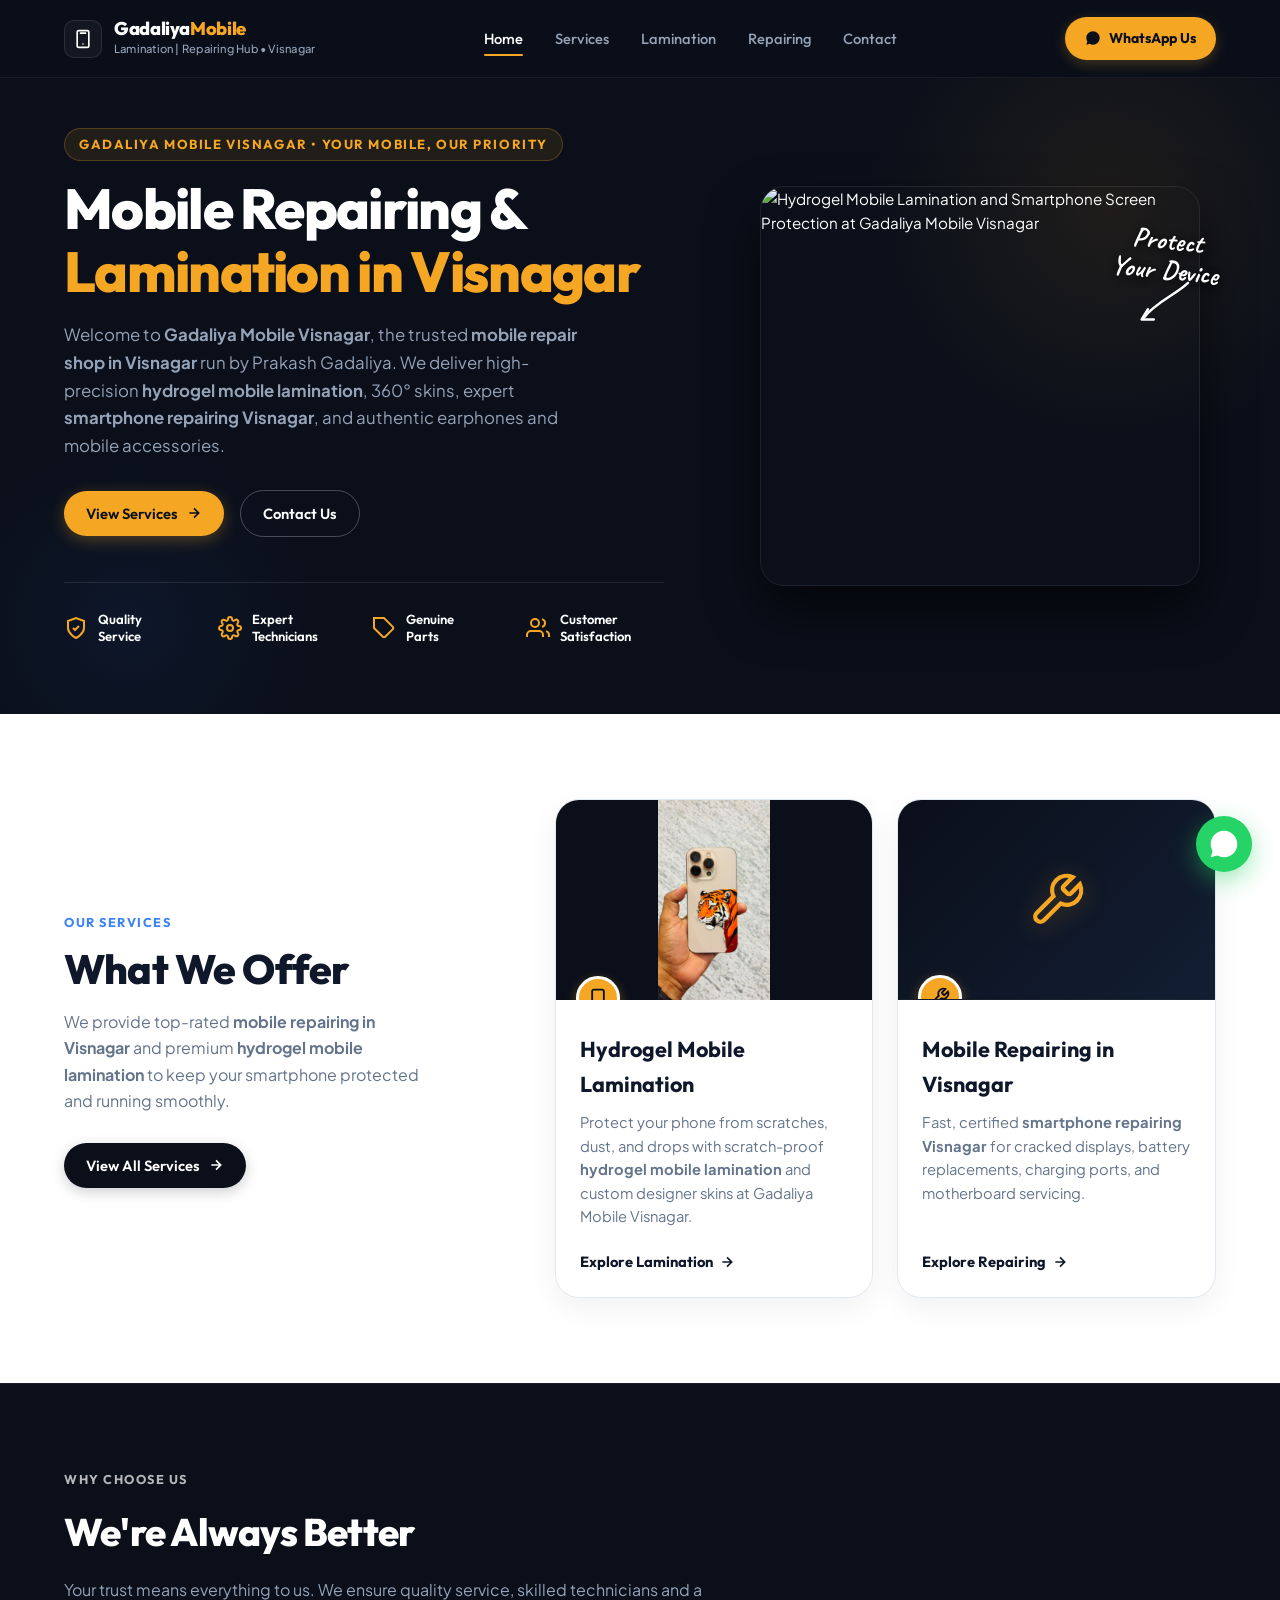
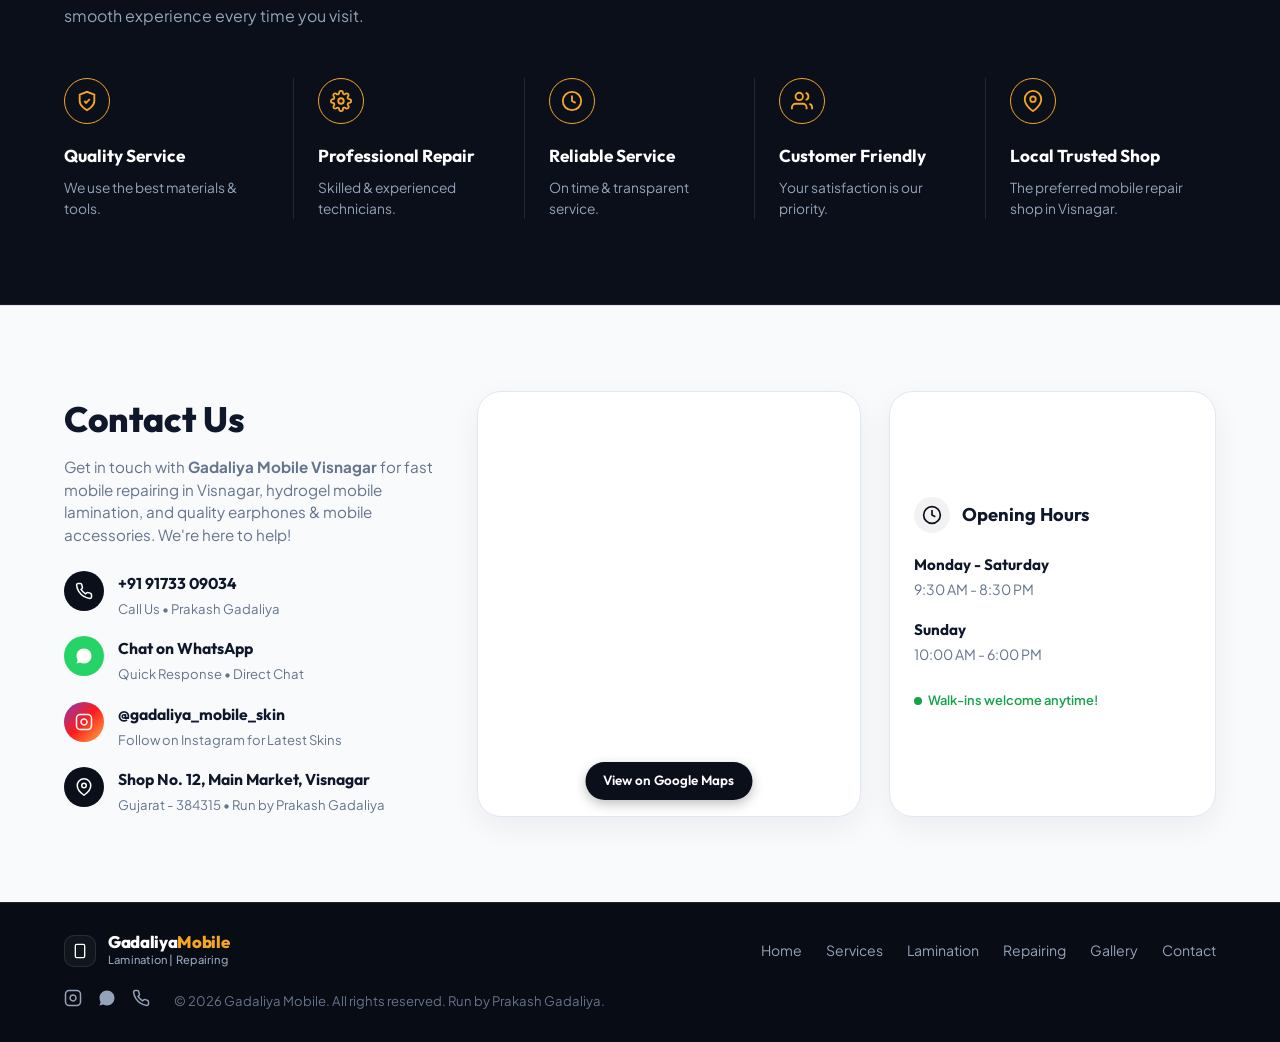
==== commit ee3749b7: "feat: implement complete local and technical SEO, sitemap.xml, robots.txt, and LocalBusiness schema" ====
--- a/index.html
+++ b/index.html
@@ -3,15 +3,151 @@
 <head>
   <meta charset="UTF-8">
   <meta name="viewport" content="width=device-width, initial-scale=1.0">
-  <title>Gadaliya Mobile Repairing and Lamination Hub Visnagar | Run by Prakash Gadaliya</title>
-  <meta name="description" content="Gadaliya Mobile Repairing & Lamination Hub in Visnagar, run by Prakash Gadaliya. Premium mobile lamination, 360 skins, screen repair, battery replacement, and precision mobile service. Call +91 91733 09034.">
-  <meta name="keywords" content="Gadaliya Mobile, Prakash Gadaliya, mobile repairing Visnagar, mobile lamination Visnagar, gadaliya mobile skin, screen repair Visnagar, phone service Visnagar">
+  <title>Gadaliya Mobile Visnagar | Mobile Repairing &amp; Lamination</title>
+  <meta name="description" content="Gadaliya Mobile Visnagar offers expert mobile repairing, mobile lamination, screen replacement, and quality earphones and mobile accessories. Call +91 91733 09034.">
+  <meta name="keywords" content="Mobile Repairing in Visnagar, Mobile Lamination in Visnagar, Mobile Repair Shop in Visnagar, Gadaliya Mobile Visnagar, Hydrogel Mobile Lamination, Smartphone Repairing Visnagar, earphones and mobile accessories Visnagar, Prakash Gadaliya">
+  <meta name="robots" content="index, follow, max-image-preview:large, max-snippet:-1, max-video-preview:-1">
   <meta name="theme-color" content="#0A0F1A">
 
+  <!-- Canonical URL -->
+  <link rel="canonical" href="https://gadaliya-mobile-shop.vercel.app/">
+
+  <!-- Geo & Local Meta Tags -->
+  <meta name="geo.region" content="IN-GJ">
+  <meta name="geo.placename" content="Visnagar, Gujarat">
+  <meta name="geo.position" content="23.69877;72.55773">
+  <meta name="ICBM" content="23.69877, 72.55773">
+
   <!-- Open Graph Meta Tags -->
-  <meta property="og:title" content="Gadaliya Mobile Repairing & Lamination Hub Visnagar">
-  <meta property="og:description" content="Professional Mobile Lamination & Repairing Services in Visnagar. Run by Prakash Gadaliya. Call / WhatsApp +91 91733 09034.">
+  <meta property="og:locale" content="en_IN">
   <meta property="og:type" content="website">
+  <meta property="og:site_name" content="Gadaliya Mobile Visnagar">
+  <meta property="og:title" content="Gadaliya Mobile Visnagar | Mobile Repairing &amp; Lamination">
+  <meta property="og:description" content="Top-rated mobile repair shop in Visnagar. Expert mobile repairing, hydrogel mobile lamination, screen &amp; battery replacement, earphones and mobile accessories.">
+  <meta property="og:url" content="https://gadaliya-mobile-shop.vercel.app/">
+  <meta property="og:image" content="https://gadaliya-mobile-shop.vercel.app/assets/images/skin-royal-tiger.jpg">
+  <meta property="og:image:secure_url" content="https://gadaliya-mobile-shop.vercel.app/assets/images/skin-royal-tiger.jpg">
+  <meta property="og:image:width" content="1200">
+  <meta property="og:image:height" content="630">
+  <meta property="og:image:alt" content="Gadaliya Mobile Visnagar - Mobile Repairing &amp; Lamination Shop">
+
+  <!-- Twitter Cards -->
+  <meta name="twitter:card" content="summary_large_image">
+  <meta name="twitter:title" content="Gadaliya Mobile Visnagar | Mobile Repairing &amp; Lamination">
+  <meta name="twitter:description" content="Expert mobile repairing, hydrogel mobile lamination, custom skins, and mobile accessories in Visnagar. Run by Prakash Gadaliya.">
+  <meta name="twitter:image" content="https://gadaliya-mobile-shop.vercel.app/assets/images/skin-royal-tiger.jpg">
+
+  <!-- LocalBusiness Structured Data (JSON-LD) -->
+  <script type="application/ld+json">
+  {
+    "@context": "https://schema.org",
+    "@graph": [
+      {
+        "@type": "MobilePhoneRepairShop",
+        "@id": "https://gadaliya-mobile-shop.vercel.app/#localbusiness",
+        "name": "Gadaliya Mobile",
+        "alternateName": [
+          "Gadaliya Mobile Visnagar",
+          "Gadaliya Mobile Repairing and Lamination Hub"
+        ],
+        "url": "https://gadaliya-mobile-shop.vercel.app/",
+        "telephone": "+919173309034",
+        "priceRange": "₹₹",
+        "image": "https://gadaliya-mobile-shop.vercel.app/assets/images/skin-royal-tiger.jpg",
+        "founder": {
+          "@type": "Person",
+          "name": "Prakash Gadaliya"
+        },
+        "address": {
+          "@type": "PostalAddress",
+          "streetAddress": "Shop No. 12, Main Market",
+          "addressLocality": "Visnagar",
+          "addressRegion": "Gujarat",
+          "postalCode": "384315",
+          "addressCountry": "IN"
+        },
+        "geo": {
+          "@type": "GeoCoordinates",
+          "latitude": 23.69877,
+          "longitude": 72.55773
+        },
+        "hasMap": "https://maps.app.goo.gl/ZWVhHsjiFxD6r19t9",
+        "openingHoursSpecification": [
+          {
+            "@type": "OpeningHoursSpecification",
+            "dayOfWeek": [
+              "Monday",
+              "Tuesday",
+              "Wednesday",
+              "Thursday",
+              "Friday",
+              "Saturday"
+            ],
+            "opens": "09:30",
+            "closes": "20:30"
+          },
+          {
+            "@type": "OpeningHoursSpecification",
+            "dayOfWeek": "Sunday",
+            "opens": "10:00",
+            "closes": "18:00"
+          }
+        ],
+        "sameAs": [
+          "https://instagram.com/gadaliya_mobile_skin",
+          "https://maps.app.goo.gl/ZWVhHsjiFxD6r19t9"
+        ],
+        "paymentAccepted": "Cash, UPI, Digital Payments",
+        "currenciesAccepted": "INR",
+        "areaServed": {
+          "@type": "AdministrativeArea",
+          "name": "Visnagar, Gujarat"
+        },
+        "hasOfferCatalog": {
+          "@type": "OfferCatalog",
+          "name": "Mobile Services & Accessories",
+          "itemListElement": [
+            {
+              "@type": "Offer",
+              "itemOffered": {
+                "@type": "Service",
+                "name": "Mobile Repairing in Visnagar",
+                "description": "Professional mobile repairing in Visnagar for cracked screens, battery replacement, charging port fix, and motherboard servicing."
+              }
+            },
+            {
+              "@type": "Offer",
+              "itemOffered": {
+                "@type": "Service",
+                "name": "Hydrogel Mobile Lamination",
+                "description": "Precision 360-degree hydrogel mobile lamination, matte and clear screen protection, and custom designer back skins in Visnagar."
+              }
+            },
+            {
+              "@type": "Offer",
+              "itemOffered": {
+                "@type": "Product",
+                "name": "Earphones and Mobile Accessories",
+                "description": "Durable earphones, earbuds, chargers, tempered glass, cables, and phone accessories in Visnagar."
+              }
+            }
+          ]
+        }
+      },
+      {
+        "@type": "WebSite",
+        "@id": "https://gadaliya-mobile-shop.vercel.app/#website",
+        "url": "https://gadaliya-mobile-shop.vercel.app/",
+        "name": "Gadaliya Mobile Visnagar",
+        "description": "Gadaliya Mobile Visnagar | Mobile Repairing & Lamination",
+        "publisher": {
+          "@id": "https://gadaliya-mobile-shop.vercel.app/#localbusiness"
+        },
+        "inLanguage": "en"
+      }
+    ]
+  }
+  </script>
 
   <!-- Master Stylesheet Matching Reference UI -->
   <link rel="stylesheet" href="css/style.css">
@@ -125,15 +261,15 @@
       <div class="hero-grid">
         <!-- Hero Text Column -->
         <div class="hero-content">
-          <div class="hero-overline">YOUR MOBILE, OUR PRIORITY</div>
+          <div class="hero-overline">GADALIYA MOBILE VISNAGAR • YOUR MOBILE, OUR PRIORITY</div>
 
           <h1 class="hero-title">
-            Mobile Lamination &amp;<br>
-            <span class="highlight-gold">Repairing Services</span>
+            Mobile Repairing &amp;<br>
+            <span class="highlight-gold">Lamination in Visnagar</span>
           </h1>
 
           <p class="hero-subtitle">
-            Keep your mobile safe, stylish and always working. We provide professional lamination and reliable repairing services with quality and trust in Visnagar. Run by Prakash Gadaliya.
+            Welcome to <strong>Gadaliya Mobile Visnagar</strong>, the trusted <strong>mobile repair shop in Visnagar</strong> run by Prakash Gadaliya. We deliver high-precision <strong>hydrogel mobile lamination</strong>, 360° skins, expert <strong>smartphone repairing Visnagar</strong>, and authentic earphones and mobile accessories.
           </p>
 
           <div class="hero-actions">
@@ -215,7 +351,7 @@
             <!-- Modern Realistic Mockup with Screen Protector Glass & iPhone -->
             <div class="mockup-main-image">
               <img src="https://images.unsplash.com/photo-1592899677977-9c10ca588bbd?auto=format&fit=crop&w=900&q=80" 
-                   alt="Mobile Lamination and Screen Protection on Smartphone" 
+                   alt="Hydrogel Mobile Lamination and Smartphone Screen Protection at Gadaliya Mobile Visnagar" 
                    loading="eager" 
                    width="440" 
                    height="400">
@@ -237,7 +373,7 @@
           <span class="section-tag-blue">OUR SERVICES</span>
           <h2 class="services-title">What We Offer</h2>
           <p class="services-desc">
-            We provide professional mobile lamination and repair services to keep your device in the best condition.
+            We provide top-rated <strong>mobile repairing in Visnagar</strong> and premium <strong>hydrogel mobile lamination</strong> to keep your smartphone protected and running smoothly.
           </p>
           <a href="#services" class="btn btn-dark" id="btnViewAllServices">
             <span>View All Services</span>
@@ -253,8 +389,10 @@
           <div class="service-card-light">
             <div class="service-card-image-wrap">
               <img src="assets/images/skin-royal-tiger.jpg" 
-                   alt="Custom designer mobile lamination skin by Prakash Gadaliya Visnagar"
+                   alt="Custom Designer Hydrogel Mobile Lamination Skin at Gadaliya Mobile Visnagar"
                    loading="lazy"
+                   width="320"
+                   height="240"
                    style="object-fit: contain; object-position: center; background: #0a0f1a;">
               <!-- Floating Yellow Icon Badge (Phone Icon) -->
               <div class="service-icon-badge">
@@ -266,9 +404,9 @@
             </div>
             <div class="service-card-body">
               <div>
-                <h3>Mobile Lamination</h3>
+                <h3>Hydrogel Mobile Lamination</h3>
                 <p>
-                  Protect your mobile from scratches, dust and daily wear with our premium lamination and custom designer skins.
+                  Protect your phone from scratches, dust, and drops with scratch-proof <strong>hydrogel mobile lamination</strong> and custom designer skins at Gadaliya Mobile Visnagar.
                 </p>
               </div>
               <div>
@@ -299,9 +437,9 @@
             </div>
             <div class="service-card-body">
               <div>
-                <h3>Mobile Repairing</h3>
+                <h3>Mobile Repairing in Visnagar</h3>
                 <p>
-                  Fast, reliable and professional repair services for all types of mobile issues.
+                  Fast, certified <strong>smartphone repairing Visnagar</strong> for cracked displays, battery replacements, charging ports, and motherboard servicing.
                 </p>
               </div>
               <div>
@@ -393,7 +531,7 @@
             </svg>
           </div>
           <h4>Local Trusted Shop</h4>
-          <p>A name you can rely on in Visnagar.</p>
+          <p>The preferred mobile repair shop in Visnagar.</p>
         </div>
       </div>
     </div>
@@ -411,7 +549,7 @@
           <div>
             <h2 class="contact-title">Contact Us</h2>
             <p class="contact-subtitle">
-              Get in touch with us for any service, query or support. We're here to help!
+              Get in touch with <strong>Gadaliya Mobile Visnagar</strong> for fast mobile repairing in Visnagar, hydrogel mobile lamination, and quality earphones &amp; mobile accessories. We're here to help!
             </p>
 
             <div class="contact-rows-list">
@@ -604,10 +742,10 @@
           <line x1="6" y1="6" x2="18" y2="18"></line>
         </svg>
       </button>
-      <span class="modal-header-tag">360° Precision Protection</span>
-      <h3 class="modal-title">Mobile Lamination &amp; Hydrogel Skins</h3>
+      <span class="modal-header-tag">360° Precision Protection • Visnagar</span>
+      <h3 class="modal-title">Mobile Lamination &amp; Hydrogel Skins in Visnagar</h3>
       <p style="color: var(--text-muted-dark); line-height: 1.6;">
-        At <strong>Gadaliya Mobile</strong> in Visnagar, we use advanced laser-cutting plotters to custom-fit multi-layer hydrogel films and textured back skins for any smartphone model in 15 minutes.
+        At <strong>Gadaliya Mobile Visnagar</strong>, we use advanced laser-cutting plotters to custom-fit multi-layer <strong>hydrogel mobile lamination</strong> films and textured back skins for any smartphone model in 15 minutes.
       </p>
 
       <div class="modal-grid-2">
@@ -652,7 +790,7 @@
           <!-- Skin 1: Radha Krishna -->
           <div class="skin-card">
             <div class="skin-img-box" onclick="openSkinLightbox('assets/images/skin-radha-krishna.jpg', 'Radha Krishna Divine Art Lamination Skin')">
-              <img src="assets/images/skin-radha-krishna.jpg" alt="Radha Krishna Divine Art Lamination Skin" loading="lazy">
+              <img src="assets/images/skin-radha-krishna.jpg" alt="Radha Krishna Divine Art Lamination Skin at Gadaliya Mobile Visnagar" loading="lazy" width="200" height="200">
               <div class="skin-zoom-badge">
                 <svg viewBox="0 0 24 24" width="14" height="14" fill="none" stroke="currentColor" stroke-width="2">
                   <polyline points="15 3 21 3 21 9"></polyline>
@@ -671,7 +809,7 @@
           <!-- Skin 2: Bal Gopal -->
           <div class="skin-card">
             <div class="skin-img-box" onclick="openSkinLightbox('assets/images/skin-bal-gopal.jpg', 'Bal Gopal Vintage Pencil Sketch Lamination Skin')">
-              <img src="assets/images/skin-bal-gopal.jpg" alt="Bal Gopal Vintage Sketch Lamination Skin" loading="lazy">
+              <img src="assets/images/skin-bal-gopal.jpg" alt="Bal Gopal Vintage Sketch Lamination Skin at Gadaliya Mobile Visnagar" loading="lazy" width="200" height="200">
               <div class="skin-zoom-badge">
                 <svg viewBox="0 0 24 24" width="14" height="14" fill="none" stroke="currentColor" stroke-width="2">
                   <polyline points="15 3 21 3 21 9"></polyline>
@@ -690,7 +828,7 @@
           <!-- Skin 3: Royal Bengal Tiger -->
           <div class="skin-card">
             <div class="skin-img-box" onclick="openSkinLightbox('assets/images/skin-royal-tiger.jpg', 'Royal Bengal Tiger Wildlife Armor Skin')">
-              <img src="assets/images/skin-royal-tiger.jpg" alt="Royal Bengal Tiger Lamination Skin" loading="lazy">
+              <img src="assets/images/skin-royal-tiger.jpg" alt="Royal Bengal Tiger Wildlife Armor Lamination Skin at Gadaliya Mobile Visnagar" loading="lazy" width="200" height="200">
               <div class="skin-zoom-badge">
                 <svg viewBox="0 0 24 24" width="14" height="14" fill="none" stroke="currentColor" stroke-width="2">
                   <polyline points="15 3 21 3 21 9"></polyline>
@@ -709,7 +847,7 @@
           <!-- Skin 4: World Map Travel -->
           <div class="skin-card">
             <div class="skin-img-box" onclick="openSkinLightbox('assets/images/skin-travel-world.jpg', 'Wanderlust World Travel & Map Lamination Skin')">
-              <img src="assets/images/skin-travel-world.jpg" alt="Wanderlust World Travel Map Lamination Skin" loading="lazy">
+              <img src="assets/images/skin-travel-world.jpg" alt="Wanderlust World Travel Map Lamination Skin at Gadaliya Mobile Visnagar" loading="lazy" width="200" height="200">
               <div class="skin-zoom-badge">
                 <svg viewBox="0 0 24 24" width="14" height="14" fill="none" stroke="currentColor" stroke-width="2">
                   <polyline points="15 3 21 3 21 9"></polyline>
@@ -728,7 +866,7 @@
           <!-- Skin 5: Porsche GT3 -->
           <div class="skin-card">
             <div class="skin-img-box" onclick="openSkinLightbox('assets/images/skin-porsche-gt3.jpg', 'Porsche 911 GT3 Supercar Blueprint Lamination Skin')">
-              <img src="assets/images/skin-porsche-gt3.jpg" alt="Porsche GT3 Blueprint Lamination Skin" loading="lazy">
+              <img src="assets/images/skin-porsche-gt3.jpg" alt="Porsche 911 GT3 Supercar Blueprint Lamination Skin at Gadaliya Mobile Visnagar" loading="lazy" width="200" height="200">
               <div class="skin-zoom-badge">
                 <svg viewBox="0 0 24 24" width="14" height="14" fill="none" stroke="currentColor" stroke-width="2">
                   <polyline points="15 3 21 3 21 9"></polyline>
@@ -768,10 +906,10 @@
           <line x1="6" y1="6" x2="18" y2="18"></line>
         </svg>
       </button>
-      <span class="modal-header-tag">Hardware &amp; Board Diagnostics</span>
-      <h3 class="modal-title">Expert Mobile Repair Services</h3>
+      <span class="modal-header-tag">Hardware &amp; Board Diagnostics • Visnagar</span>
+      <h3 class="modal-title">Expert Smartphone Repairing Visnagar</h3>
       <p style="color: var(--text-muted-dark); line-height: 1.6;">
-        Led by <strong>Prakash Gadaliya</strong>, our certified repair station fixes all major hardware and software issues for Apple iPhone, Samsung, Xiaomi, OnePlus, Vivo, Oppo, and Realme.
+        Led by <strong>Prakash Gadaliya</strong>, our certified <strong>mobile repair shop in Visnagar</strong> fixes all major hardware and software issues for Apple iPhone, Samsung, Xiaomi, OnePlus, Vivo, Oppo, and Realme.
       </p>
 
       <div class="modal-grid-2">
@@ -824,7 +962,7 @@
         </svg>
       </button>
       <div class="lightbox-image-holder">
-        <img src="" alt="Work Preview" id="lightboxImg">
+        <img src="" alt="Gadaliya Mobile Visnagar Work Preview" id="lightboxImg">
       </div>
       <div class="lightbox-caption-bar">
         <span class="lightbox-caption-text" id="lightboxCaption">Gallery Work</span>
--- a/css/style.css
+++ b/css/style.css
@@ -390,6 +390,35 @@
   overflow: hidden;
 }
 
+.hero-section::before {
+  content: '';
+  position: absolute;
+  top: -120px;
+  right: -80px;
+  width: 500px;
+  height: 500px;
+  background: radial-gradient(circle, rgba(245,166,35,0.09) 0%, transparent 70%);
+  pointer-events: none;
+  z-index: 0;
+}
+
+.hero-section::after {
+  content: '';
+  position: absolute;
+  bottom: -100px;
+  left: -60px;
+  width: 380px;
+  height: 380px;
+  background: radial-gradient(circle, rgba(59,130,246,0.07) 0%, transparent 70%);
+  pointer-events: none;
+  z-index: 0;
+}
+
+.hero-section > .container {
+  position: relative;
+  z-index: 1;
+}
+
 .hero-grid {
   display: grid;
   grid-template-columns: 1.15fr 0.85fr;
@@ -407,11 +436,16 @@
   font-weight: 700;
   letter-spacing: 0.12em;
   text-transform: uppercase;
-  color: rgba(255, 255, 255, 0.7);
+  color: var(--accent-gold);
   margin-bottom: 16px;
-  display: flex;
+  display: inline-flex;
   align-items: center;
   gap: 8px;
+  background: rgba(245, 166, 35, 0.1);
+  border: 1px solid rgba(245, 166, 35, 0.25);
+  padding: 5px 14px;
+  border-radius: var(--radius-pill);
+  width: fit-content;
 }
 
 .hero-title {
@@ -1106,6 +1140,12 @@
 }
 
 /* Floating WhatsApp Button (Bottom Right) */
+@keyframes whatsapp-pulse {
+  0%   { box-shadow: 0 0 0 0 rgba(37, 211, 102, 0.55); }
+  70%  { box-shadow: 0 0 0 14px rgba(37, 211, 102, 0); }
+  100% { box-shadow: 0 0 0 0 rgba(37, 211, 102, 0); }
+}
+
 .floating-whatsapp-btn {
   position: fixed;
   bottom: 28px;
@@ -1121,12 +1161,14 @@
   box-shadow: 0 8px 24px rgba(37, 211, 102, 0.45);
   z-index: 999;
   transition: all 0.25s ease;
+  animation: whatsapp-pulse 2.2s infinite;
 }
 
 .floating-whatsapp-btn:hover {
-  transform: scale(1.1);
+  transform: scale(1.12);
   background: var(--whatsapp-hover);
   box-shadow: 0 12px 30px rgba(37, 211, 102, 0.6);
+  animation: none;
 }
 
 .floating-whatsapp-btn svg {
@@ -1357,112 +1399,212 @@
 }
 
 /* ==========================================================================
-   Responsive Media Queries
+   Responsive Media Queries — Comprehensive Mobile-First Overhaul
    ========================================================================== */
+
+/* ── 1024px: Tablet Landscape ── */
 @media (max-width: 1024px) {
+
+  /* Hero */
+  .hero-section { padding: 60px 0 70px; }
   .hero-grid {
     grid-template-columns: 1fr;
+    gap: 48px;
     text-align: left;
   }
-
-  .hero-visual {
-    margin-top: 20px;
-  }
-
+  .hero-visual { display: none; }  /* hide large image on tablet/mobile - keeps layout clean */
+  .hero-content { max-width: 100%; }
+  .hero-subtitle { max-width: 100%; }
+
+  /* Services */
+  .services-section { padding: 70px 0; }
   .services-grid {
     grid-template-columns: 1fr;
+    gap: 36px;
   }
-
-  .services-intro {
-    max-width: 100%;
-  }
-
+  .services-intro { max-width: 100%; }
+
+  /* Why */
+  .why-section { padding: 70px 0; }
   .why-pillars-grid {
     grid-template-columns: repeat(3, 1fr);
-    gap: 30px;
+    gap: 28px;
   }
-
   .why-pillar {
     border-right: none;
-    padding: 0;
+    border-bottom: 1px solid var(--border-dark);
+    padding: 0 0 24px;
   }
-
-  .gallery-layout {
-    grid-template-columns: 1fr;
-  }
-
-  .gallery-intro {
-    max-width: 100%;
-  }
-
+  .why-pillar:last-child { border-bottom: none; }
+
+  /* Contact */
+  .contact-section { padding: 70px 0; }
   .contact-layout {
     grid-template-columns: 1fr;
+    gap: 24px;
   }
-}
-
+  .contact-map-card { min-height: 280px; }
+  .map-wrapper { min-height: 260px; }
+
+  /* Footer */
+  .footer-container {
+    flex-direction: column;
+    align-items: flex-start;
+    gap: 20px;
+  }
+  .footer-nav { flex-wrap: wrap; gap: 14px; }
+}
+
+/* ── 768px: Tablet Portrait & Large Phone ── */
 @media (max-width: 768px) {
+
+  /* Nav */
   .nav-menu,
-  .btn-whatsapp-pill {
-    display: none;
-  }
-
-  .mobile-nav-toggle {
-    display: block;
-  }
-
+  .btn-whatsapp-pill { display: none; }
+  .mobile-nav-toggle { display: block; }
+
+  /* Hero */
+  .hero-section { padding: 50px 0 60px; }
+  .hero-overline { font-size: 0.75rem; }
+  .hero-title { font-size: clamp(2rem, 7vw, 2.8rem); }
+  .hero-subtitle { font-size: 0.97rem; }
+  .hero-actions { flex-wrap: wrap; gap: 12px; }
   .hero-trust-features {
     grid-template-columns: repeat(2, 1fr);
+    gap: 14px;
   }
 
+  /* Services */
+  .services-section { padding: 60px 0; }
   .services-cards-pair {
     grid-template-columns: 1fr;
+    gap: 20px;
   }
-
+  .service-card-image-wrap { height: 220px; }
+
+  /* Why */
+  .why-section { padding: 60px 0; }
   .why-pillars-grid {
-    grid-template-columns: 1fr;
+    grid-template-columns: repeat(2, 1fr);
+    gap: 20px;
   }
-
-  .gallery-strip {
-    grid-template-columns: repeat(3, 1fr);
+  .why-header { margin-bottom: 36px; }
+
+  /* Contact */
+  .contact-section { padding: 60px 0; }
+  .contact-layout { gap: 20px; }
+  .contact-title { font-size: 1.8rem; }
+
+  /* Modal */
+  .service-modal-backdrop { padding: 16px; }
+  .service-modal-dialog {
+    padding: 24px 20px;
+    max-height: 92vh;
   }
-
+  .modal-title { font-size: 1.5rem; }
+  .modal-grid-2 { grid-template-columns: 1fr; gap: 14px; }
+
+  /* Lightbox */
+  .lightbox-caption-bar {
+    flex-direction: column;
+    gap: 12px;
+    align-items: flex-start;
+  }
+
+  /* Footer */
   .footer-container {
     flex-direction: column;
+    align-items: center;
     text-align: center;
+    gap: 20px;
   }
-
-  .protect-device-annotation {
-    right: 0px;
-    top: 10px;
+  .footer-nav {
+    justify-content: center;
+    gap: 16px;
   }
-
-  .annotation-text {
-    font-size: 1.4rem;
-  }
-
-  .modal-grid-2 {
-    grid-template-columns: 1fr;
-  }
-}
-
+  .footer-socials { justify-content: center; }
+}
+
+/* ── 480px: Mobile ── */
 @media (max-width: 480px) {
+
+  /* Container padding */
+  .container { padding: 0 16px; }
+
+  /* Header */
+  .site-header { height: 66px; }
+  .brand-tagline { display: none; }
+
+  /* Hero */
+  .hero-section { padding: 40px 0 52px; }
+  .hero-title { font-size: clamp(1.85rem, 8.5vw, 2.4rem); }
+  .hero-subtitle { font-size: 0.93rem; line-height: 1.6; }
   .hero-actions {
     flex-direction: column;
     width: 100%;
+    gap: 12px;
   }
-
-  .hero-actions .btn {
-    width: 100%;
+  .hero-actions .btn { width: 100%; justify-content: center; }
+  .hero-trust-features {
+    grid-template-columns: repeat(2, 1fr);
+    gap: 12px;
+    padding-top: 22px;
   }
-
-  .hero-trust-features {
-    grid-template-columns: 1fr;
-  }
-
-  .gallery-strip {
-    grid-template-columns: repeat(2, 1fr);
-  }
-}
+  .trust-feature-item { gap: 8px; }
+  .trust-label { font-size: 0.78rem; }
+
+  /* Services */
+  .services-section { padding: 52px 0; }
+  .services-title { font-size: clamp(1.8rem, 7vw, 2.2rem); }
+  .service-card-image-wrap { height: 190px; }
+  .service-card-body { padding: 28px 18px 20px; }
+  .service-card-body h3 { font-size: 1.2rem; }
+
+  /* Why */
+  .why-section { padding: 52px 0; }
+  .why-pillars-grid { grid-template-columns: 1fr 1fr; gap: 16px; }
+  .why-title { font-size: clamp(1.7rem, 6.5vw, 2.2rem); }
+  .why-pillar { padding-bottom: 18px; }
+  .pillar-icon-box { width: 40px; height: 40px; }
+  .pillar-icon-box svg { width: 18px; height: 18px; }
+  .why-pillar h4 { font-size: 0.95rem; }
+  .why-pillar p { font-size: 0.82rem; }
+
+  /* Contact */
+  .contact-section { padding: 52px 0; }
+  .contact-title { font-size: 1.6rem; }
+  .contact-map-card { min-height: 240px; }
+  .map-wrapper { min-height: 220px; }
+  .contact-hours-card { padding: 20px 16px; }
+
+  /* Modal */
+  .service-modal-dialog { padding: 20px 16px; border-radius: var(--radius-lg); }
+  .modal-title { font-size: 1.3rem; }
+  .modal-feature-card { padding: 14px; }
+  .modal-feature-card h4 { font-size: 1rem; }
+
+  /* Custom skins grid */
+  .custom-skins-grid { grid-template-columns: repeat(2, 1fr); gap: 10px; }
+  .custom-skins-title { font-size: 1.1rem; }
+
+  /* Footer */
+  .site-footer { padding: 24px 0; }
+  .footer-nav { gap: 12px; font-size: 0.82rem; }
+
+  /* Floating WhatsApp */
+  .floating-whatsapp-btn { bottom: 20px; right: 16px; width: 50px; height: 50px; }
+  .floating-whatsapp-btn svg { width: 26px; height: 26px; }
+}
+
+/* ── 360px: Small Android phones ── */
+@media (max-width: 360px) {
+  .hero-title { font-size: 1.7rem; }
+  .hero-trust-features { grid-template-columns: 1fr 1fr; gap: 10px; }
+  .why-pillars-grid { grid-template-columns: 1fr; }
+  .custom-skins-grid { grid-template-columns: repeat(2, 1fr); }
+  .contact-title { font-size: 1.45rem; }
+}
+
 
 /* ==========================================================================
    Custom Designer Lamination Skins Showcase (Real Work by Prakash Gadaliya)
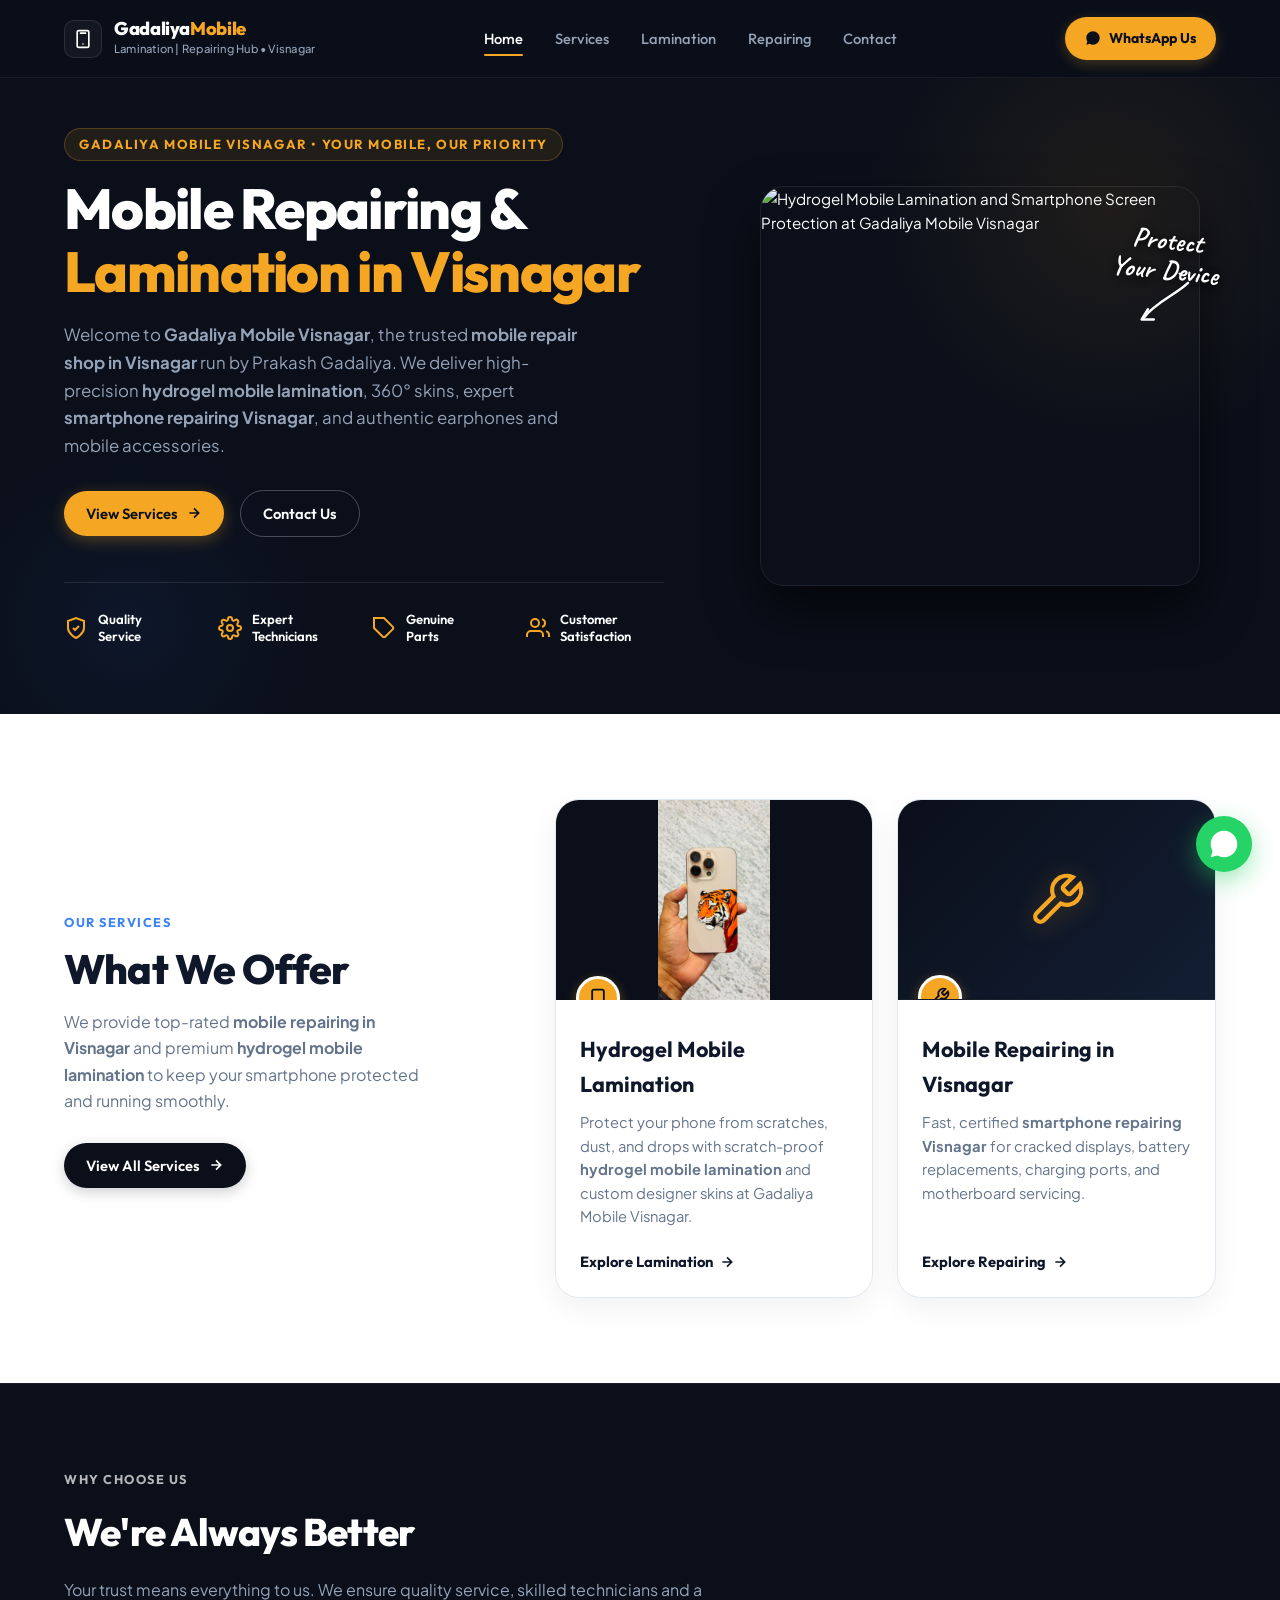
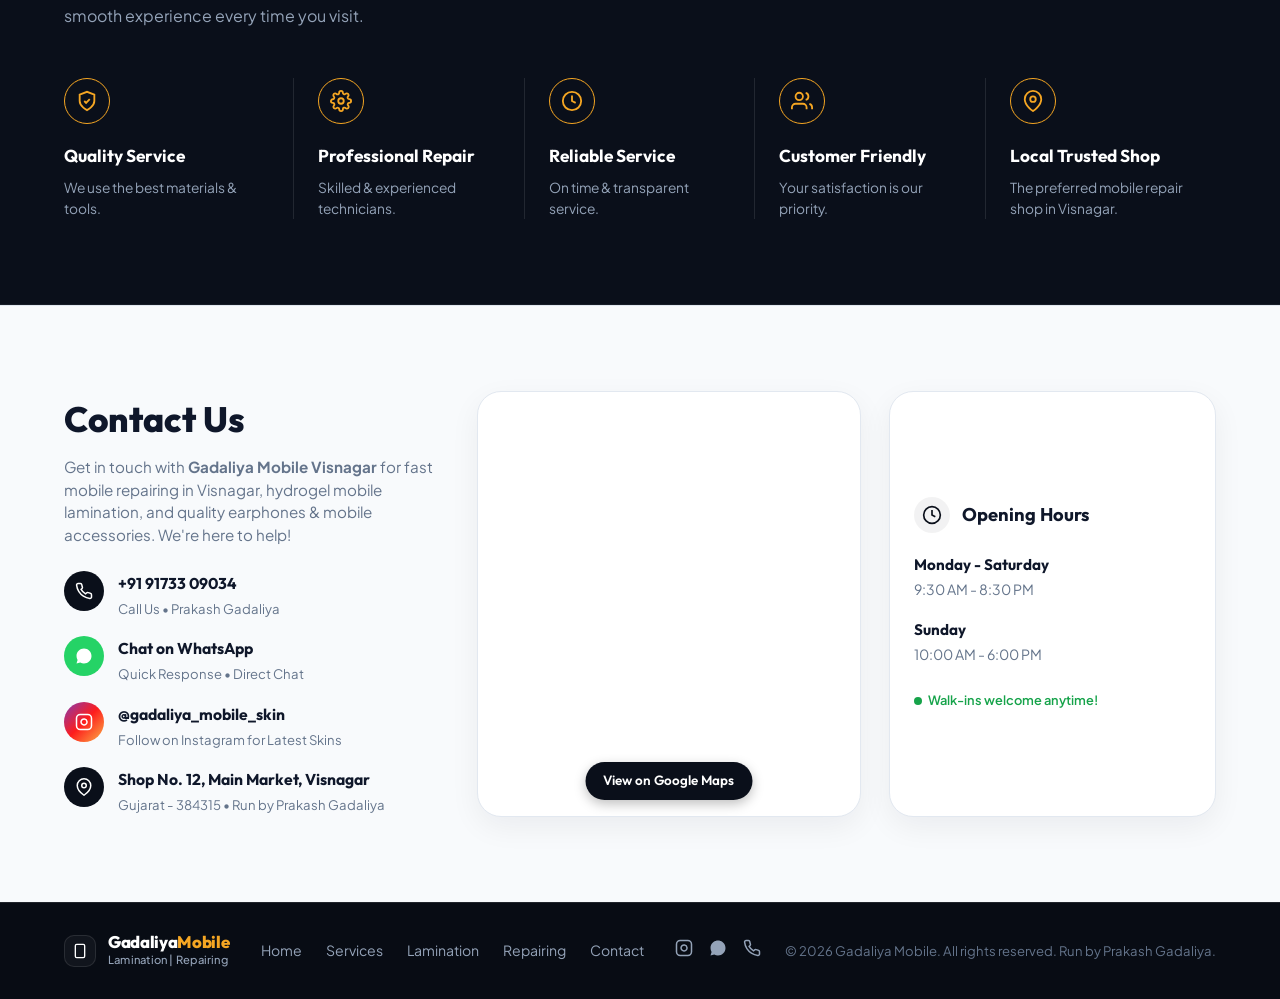
==== commit 50274dfe: "feat: complete mobile-responsive overhaul and UI enhancements" ====
--- a/index.html
+++ b/index.html
@@ -1,11 +1,14 @@
 <!DOCTYPE html>
 <html lang="en">
+
 <head>
   <meta charset="UTF-8">
   <meta name="viewport" content="width=device-width, initial-scale=1.0">
   <title>Gadaliya Mobile Visnagar | Mobile Repairing &amp; Lamination</title>
-  <meta name="description" content="Gadaliya Mobile Visnagar offers expert mobile repairing, mobile lamination, screen replacement, and quality earphones and mobile accessories. Call +91 91733 09034.">
-  <meta name="keywords" content="Mobile Repairing in Visnagar, Mobile Lamination in Visnagar, Mobile Repair Shop in Visnagar, Gadaliya Mobile Visnagar, Hydrogel Mobile Lamination, Smartphone Repairing Visnagar, earphones and mobile accessories Visnagar, Prakash Gadaliya">
+  <meta name="description"
+    content="Gadaliya Mobile Visnagar offers expert mobile repairing, mobile lamination, screen replacement, and quality earphones and mobile accessories. Call +91 91733 09034.">
+  <meta name="keywords"
+    content="Mobile Repairing in Visnagar, Mobile Lamination in Visnagar, Mobile Repair Shop in Visnagar, Gadaliya Mobile Visnagar, Hydrogel Mobile Lamination, Smartphone Repairing Visnagar, earphones and mobile accessories Visnagar, Prakash Gadaliya">
   <meta name="robots" content="index, follow, max-image-preview:large, max-snippet:-1, max-video-preview:-1">
   <meta name="theme-color" content="#0A0F1A">
 
@@ -23,10 +26,12 @@
   <meta property="og:type" content="website">
   <meta property="og:site_name" content="Gadaliya Mobile Visnagar">
   <meta property="og:title" content="Gadaliya Mobile Visnagar | Mobile Repairing &amp; Lamination">
-  <meta property="og:description" content="Top-rated mobile repair shop in Visnagar. Expert mobile repairing, hydrogel mobile lamination, screen &amp; battery replacement, earphones and mobile accessories.">
+  <meta property="og:description"
+    content="Top-rated mobile repair shop in Visnagar. Expert mobile repairing, hydrogel mobile lamination, screen &amp; battery replacement, earphones and mobile accessories.">
   <meta property="og:url" content="https://gadaliya-mobile-shop.vercel.app/">
   <meta property="og:image" content="https://gadaliya-mobile-shop.vercel.app/assets/images/skin-royal-tiger.jpg">
-  <meta property="og:image:secure_url" content="https://gadaliya-mobile-shop.vercel.app/assets/images/skin-royal-tiger.jpg">
+  <meta property="og:image:secure_url"
+    content="https://gadaliya-mobile-shop.vercel.app/assets/images/skin-royal-tiger.jpg">
   <meta property="og:image:width" content="1200">
   <meta property="og:image:height" content="630">
   <meta property="og:image:alt" content="Gadaliya Mobile Visnagar - Mobile Repairing &amp; Lamination Shop">
@@ -34,16 +39,17 @@
   <!-- Twitter Cards -->
   <meta name="twitter:card" content="summary_large_image">
   <meta name="twitter:title" content="Gadaliya Mobile Visnagar | Mobile Repairing &amp; Lamination">
-  <meta name="twitter:description" content="Expert mobile repairing, hydrogel mobile lamination, custom skins, and mobile accessories in Visnagar. Run by Prakash Gadaliya.">
+  <meta name="twitter:description"
+    content="Expert mobile repairing, hydrogel mobile lamination, custom skins, and mobile accessories in Visnagar. Run by Prakash Gadaliya.">
   <meta name="twitter:image" content="https://gadaliya-mobile-shop.vercel.app/assets/images/skin-royal-tiger.jpg">
 
   <!-- LocalBusiness Structured Data (JSON-LD) -->
   <script type="application/ld+json">
   {
     "@context": "https://schema.org",
-    "@graph": [
+    "@graph": 
       {
-        "@type": "MobilePhoneRepairShop",
+        "@type": "MobilePhoneRepairShopinvisnagar",
         "@id": "https://gadaliya-mobile-shop.vercel.app/#localbusiness",
         "name": "Gadaliya Mobile",
         "alternateName": [
@@ -152,6 +158,7 @@
   <!-- Master Stylesheet Matching Reference UI -->
   <link rel="stylesheet" href="css/style.css">
 </head>
+
 <body>
 
   <!-- ========================================================================
@@ -162,7 +169,8 @@
       <!-- Brand Logo Matching Reference Photo -->
       <a href="#home" class="brand-logo" aria-label="Gadaliya Mobile Hub Home">
         <div class="logo-device-box">
-          <svg viewBox="0 0 24 24" fill="none" stroke="currentColor" stroke-width="2" stroke-linecap="round" stroke-linejoin="round">
+          <svg viewBox="0 0 24 24" fill="none" stroke="currentColor" stroke-width="2" stroke-linecap="round"
+            stroke-linejoin="round">
             <rect x="5" y="2" width="14" height="20" rx="2" ry="2"></rect>
             <line x1="12" y1="18" x2="12.01" y2="18"></line>
             <line x1="9" y1="5" x2="15" y2="5"></line>
@@ -188,13 +196,13 @@
 
       <!-- Header Action: WhatsApp Us (Gold Pill Button) -->
       <div style="display: flex; align-items: center; gap: 12px;">
-        <a href="https://wa.me/919173309034?text=Hello%20Prakash%20bhai,%20I%20want%20to%20inquire%20about%20mobile%20repairing%20/%20lamination%20at%20Gadaliya%20Mobile%20Visnagar." 
-           target="_blank" 
-           rel="noopener noreferrer" 
-           class="btn btn-whatsapp-pill"
-           title="Chat with Prakash Gadaliya on WhatsApp">
+        <a href="https://wa.me/919173309034?text=Hello%20Prakash%20bhai,%20I%20want%20to%20inquire%20about%20mobile%20repairing%20/%20lamination%20at%20Gadaliya%20Mobile%20Visnagar."
+          target="_blank" rel="noopener noreferrer" class="btn btn-whatsapp-pill"
+          title="Chat with Prakash Gadaliya on WhatsApp">
           <svg viewBox="0 0 24 24" fill="currentColor">
-            <path d="M12.031 6.172c-3.181 0-5.767 2.586-5.768 5.766-.001 1.298.38 2.27 1.019 3.287l-.582 2.128 2.182-.573c.978.58 1.911.928 3.145.929 3.178 0 5.767-2.587 5.768-5.766.001-3.187-2.575-5.771-5.764-5.771zm3.392 8.244c-.144.405-.837.774-1.17.824-.299.045-.677.063-1.092-.069-.252-.08-.575-.187-.988-.365-1.739-.751-2.874-2.502-2.961-2.617-.087-.116-.708-.94-.708-1.793s.448-1.273.607-1.446c.159-.173.346-.217.462-.217l.332.006c.106.005.249-.04.39.299.144.347.491 1.2.534 1.287.043.087.072.188.014.304-.058.116-.087.188-.173.289l-.26.304c-.087.086-.177.18-.076.354.101.174.449.741.964 1.201.662.591 1.221.774 1.394.861.174.086.275.073.376-.044.101-.116.433-.506.549-.68.116-.173.231-.145.39-.086s1.011.477 1.184.564.289.13.332.203c.043.071.043.418-.101.823zM12 2C6.477 2 2 6.477 2 12c0 1.891.524 3.662 1.436 5.176L2 22l4.98-1.306A9.957 9.957 0 0 0 12 22c5.523 0 10-4.477 10-10S17.523 2 12 2z"></path>
+            <path
+              d="M12.031 6.172c-3.181 0-5.767 2.586-5.768 5.766-.001 1.298.38 2.27 1.019 3.287l-.582 2.128 2.182-.573c.978.58 1.911.928 3.145.929 3.178 0 5.767-2.587 5.768-5.766.001-3.187-2.575-5.771-5.764-5.771zm3.392 8.244c-.144.405-.837.774-1.17.824-.299.045-.677.063-1.092-.069-.252-.08-.575-.187-.988-.365-1.739-.751-2.874-2.502-2.961-2.617-.087-.116-.708-.94-.708-1.793s.448-1.273.607-1.446c.159-.173.346-.217.462-.217l.332.006c.106.005.249-.04.39.299.144.347.491 1.2.534 1.287.043.087.072.188.014.304-.058.116-.087.188-.173.289l-.26.304c-.087.086-.177.18-.076.354.101.174.449.741.964 1.201.662.591 1.221.774 1.394.861.174.086.275.073.376-.044.101-.116.433-.506.549-.68.116-.173.231-.145.39-.086s1.011.477 1.184.564.289.13.332.203c.043.071.043.418-.101.823zM12 2C6.477 2 2 6.477 2 12c0 1.891.524 3.662 1.436 5.176L2 22l4.98-1.306A9.957 9.957 0 0 0 12 22c5.523 0 10-4.477 10-10S17.523 2 12 2z">
+            </path>
           </svg>
           <span>WhatsApp Us</span>
         </a>
@@ -218,7 +226,8 @@
       <div class="mobile-drawer-header">
         <div class="brand-logo">
           <div class="logo-device-box" style="width: 32px; height: 32px;">
-            <svg viewBox="0 0 24 24" fill="none" stroke="currentColor" stroke-width="2" style="width: 16px; height: 16px;">
+            <svg viewBox="0 0 24 24" fill="none" stroke="currentColor" stroke-width="2"
+              style="width: 16px; height: 16px;">
               <rect x="5" y="2" width="14" height="20" rx="2"></rect>
               <line x1="12" y1="18" x2="12.01" y2="18"></line>
             </svg>
@@ -269,14 +278,17 @@
           </h1>
 
           <p class="hero-subtitle">
-            Welcome to <strong>Gadaliya Mobile Visnagar</strong>, the trusted <strong>mobile repair shop in Visnagar</strong> run by Prakash Gadaliya. We deliver high-precision <strong>hydrogel mobile lamination</strong>, 360° skins, expert <strong>smartphone repairing Visnagar</strong>, and authentic earphones and mobile accessories.
+            Welcome to <strong>Gadaliya Mobile Visnagar</strong>, the trusted <strong>mobile repair shop in
+              Visnagar</strong> run by Prakash Gadaliya. We deliver high-precision <strong>hydrogel mobile
+              lamination</strong>, 360° skins, expert <strong>smartphone repairing Visnagar</strong>, and authentic
+            earphones and mobile accessories.
           </p>
 
           <div class="hero-actions">
             <a href="#services" class="btn btn-gold">
               <span>View Services</span>
               <svg viewBox="0 0 24 24" fill="none" stroke="currentColor" stroke-width="2.5">
-                <path d="M5 12h14M12 5l7 7-7 7"/>
+                <path d="M5 12h14M12 5l7 7-7 7" />
               </svg>
             </a>
             <a href="#contact" class="btn btn-outline-light">
@@ -302,7 +314,9 @@
               <div class="trust-icon">
                 <svg viewBox="0 0 24 24" fill="none" stroke="currentColor" stroke-width="2">
                   <circle cx="12" cy="12" r="3"></circle>
-                  <path d="M19.4 15a1.65 1.65 0 0 0 .33 1.82l.06.06a2 2 0 0 1 0 2.83 2 2 0 0 1-2.83 0l-.06-.06a1.65 1.65 0 0 0-1.82-.33 1.65 1.65 0 0 0-1 1.51V21a2 2 0 0 1-2 2 2 2 0 0 1-2-2v-.09A1.65 1.65 0 0 0 9 19.4a1.65 1.65 0 0 0-1.82.33l-.06.06a2 2 0 0 1-2.83 0 2 2 0 0 1 0-2.83l.06-.06a1.65 1.65 0 0 0 .33-1.82 1.65 1.65 0 0 0-1.51-1H3a2 2 0 0 1-2-2 2 2 0 0 1 2-2h.09A1.65 1.65 0 0 0 4.6 9a1.65 1.65 0 0 0-.33-1.82l-.06-.06a2 2 0 0 1 0-2.83 2 2 0 0 1 2.83 0l.06.06a1.65 1.65 0 0 0 1.82.33H9a1.65 1.65 0 0 0 1-1.51V3a2 2 0 0 1 2-2 2 2 0 0 1 2 2v.09a1.65 1.65 0 0 0 1 1.51 1.65 1.65 0 0 0 1.82-.33l.06-.06a2 2 0 0 1 2.83 0 2 2 0 0 1 0 2.83l-.06.06a1.65 1.65 0 0 0-.33 1.82V9a1.65 1.65 0 0 0 1.51 1H21a2 2 0 0 1 2 2 2 2 0 0 1-2 2h-.09a1.65 1.65 0 0 0-1.51 1z"></path>
+                  <path
+                    d="M19.4 15a1.65 1.65 0 0 0 .33 1.82l.06.06a2 2 0 0 1 0 2.83 2 2 0 0 1-2.83 0l-.06-.06a1.65 1.65 0 0 0-1.82-.33 1.65 1.65 0 0 0-1 1.51V21a2 2 0 0 1-2 2 2 2 0 0 1-2-2v-.09A1.65 1.65 0 0 0 9 19.4a1.65 1.65 0 0 0-1.82.33l-.06.06a2 2 0 0 1-2.83 0 2 2 0 0 1 0-2.83l.06-.06a1.65 1.65 0 0 0 .33-1.82 1.65 1.65 0 0 0-1.51-1H3a2 2 0 0 1-2-2 2 2 0 0 1 2-2h.09A1.65 1.65 0 0 0 4.6 9a1.65 1.65 0 0 0-.33-1.82l-.06-.06a2 2 0 0 1 0-2.83 2 2 0 0 1 2.83 0l.06.06a1.65 1.65 0 0 0 1.82.33H9a1.65 1.65 0 0 0 1-1.51V3a2 2 0 0 1 2-2 2 2 0 0 1 2 2v.09a1.65 1.65 0 0 0 1 1.51 1.65 1.65 0 0 0 1.82-.33l.06-.06a2 2 0 0 1 2.83 0 2 2 0 0 1 0 2.83l-.06.06a1.65 1.65 0 0 0-.33 1.82V9a1.65 1.65 0 0 0 1.51 1H21a2 2 0 0 1 2 2 2 2 0 0 1-2 2h-.09a1.65 1.65 0 0 0-1.51 1z">
+                  </path>
                 </svg>
               </div>
               <span class="trust-label">Expert<br>Technicians</span>
@@ -342,19 +356,19 @@
               <span class="annotation-text">Protect<br>Your Device</span>
               <div class="annotation-arrow">
                 <svg viewBox="0 0 70 40">
-                  <path d="M60,5 C45,15 25,18 10,32" stroke="white" stroke-width="2.5" fill="none" stroke-linecap="round"/>
-                  <path d="M16,24 L8,33 L20,35" stroke="white" stroke-width="2.5" fill="none" stroke-linecap="round" stroke-linejoin="round"/>
+                  <path d="M60,5 C45,15 25,18 10,32" stroke="white" stroke-width="2.5" fill="none"
+                    stroke-linecap="round" />
+                  <path d="M16,24 L8,33 L20,35" stroke="white" stroke-width="2.5" fill="none" stroke-linecap="round"
+                    stroke-linejoin="round" />
                 </svg>
               </div>
             </div>
 
             <!-- Modern Realistic Mockup with Screen Protector Glass & iPhone -->
             <div class="mockup-main-image">
-              <img src="https://images.unsplash.com/photo-1592899677977-9c10ca588bbd?auto=format&fit=crop&w=900&q=80" 
-                   alt="Hydrogel Mobile Lamination and Smartphone Screen Protection at Gadaliya Mobile Visnagar" 
-                   loading="eager" 
-                   width="440" 
-                   height="400">
+              <img src="https://images.unsplash.com/photo-1592899677977-9c10ca588bbd?auto=format&fit=crop&w=900&q=80"
+                alt="Hydrogel Mobile Lamination and Smartphone Screen Protection at Gadaliya Mobile Visnagar"
+                loading="eager" width="440" height="400">
             </div>
           </div>
         </div>
@@ -373,12 +387,13 @@
           <span class="section-tag-blue">OUR SERVICES</span>
           <h2 class="services-title">What We Offer</h2>
           <p class="services-desc">
-            We provide top-rated <strong>mobile repairing in Visnagar</strong> and premium <strong>hydrogel mobile lamination</strong> to keep your smartphone protected and running smoothly.
+            We provide top-rated <strong>mobile repairing in Visnagar</strong> and premium <strong>hydrogel mobile
+              lamination</strong> to keep your smartphone protected and running smoothly.
           </p>
           <a href="#services" class="btn btn-dark" id="btnViewAllServices">
             <span>View All Services</span>
             <svg viewBox="0 0 24 24" fill="none" stroke="currentColor" stroke-width="2.5">
-              <path d="M5 12h14M12 5l7 7-7 7"/>
+              <path d="M5 12h14M12 5l7 7-7 7" />
             </svg>
           </a>
         </div>
@@ -388,12 +403,9 @@
           <!-- Service Card 1: Mobile Lamination -->
           <div class="service-card-light">
             <div class="service-card-image-wrap">
-              <img src="assets/images/skin-royal-tiger.jpg" 
-                   alt="Custom Designer Hydrogel Mobile Lamination Skin at Gadaliya Mobile Visnagar"
-                   loading="lazy"
-                   width="320"
-                   height="240"
-                   style="object-fit: contain; object-position: center; background: #0a0f1a;">
+              <img src="assets/images/skin-royal-tiger.jpg"
+                alt="Custom Designer Hydrogel Mobile Lamination Skin at Gadaliya Mobile Visnagar" loading="lazy"
+                width="320" height="240" style="object-fit: contain; object-position: center; background: #0a0f1a;">
               <!-- Floating Yellow Icon Badge (Phone Icon) -->
               <div class="service-icon-badge">
                 <svg viewBox="0 0 24 24" fill="none" stroke="currentColor" stroke-width="2.2">
@@ -406,14 +418,15 @@
               <div>
                 <h3>Hydrogel Mobile Lamination</h3>
                 <p>
-                  Protect your phone from scratches, dust, and drops with scratch-proof <strong>hydrogel mobile lamination</strong> and custom designer skins at Gadaliya Mobile Visnagar.
+                  Protect your phone from scratches, dust, and drops with scratch-proof <strong>hydrogel mobile
+                    lamination</strong> and custom designer skins at Gadaliya Mobile Visnagar.
                 </p>
               </div>
               <div>
                 <a href="#lamination" class="service-link" id="triggerLaminationModal">
                   <span>Explore Lamination</span>
                   <svg viewBox="0 0 24 24" fill="none" stroke="currentColor" stroke-width="2.5">
-                    <path d="M5 12h14M12 5l7 7-7 7"/>
+                    <path d="M5 12h14M12 5l7 7-7 7" />
                   </svg>
                 </a>
               </div>
@@ -424,14 +437,19 @@
           <div class="service-card-light">
             <div class="service-card-image-wrap repair-no-photo-wrap">
               <div class="repair-banner-icon">
-                <svg viewBox="0 0 24 24" fill="none" stroke="currentColor" stroke-width="1.8" style="width: 100%; height: 100%;">
-                  <path d="M14.7 6.3a1 1 0 0 0 0 1.4l1.6 1.6a1 1 0 0 0 1.4 0l3.77-3.77a6 6 0 0 1-7.94 7.94l-6.91 6.91a2.12 2.12 0 0 1-3-3l6.91-6.91a6 6 0 0 1 7.94-7.94l-3.76 3.76z"></path>
+                <svg viewBox="0 0 24 24" fill="none" stroke="currentColor" stroke-width="1.8"
+                  style="width: 100%; height: 100%;">
+                  <path
+                    d="M14.7 6.3a1 1 0 0 0 0 1.4l1.6 1.6a1 1 0 0 0 1.4 0l3.77-3.77a6 6 0 0 1-7.94 7.94l-6.91 6.91a2.12 2.12 0 0 1-3-3l6.91-6.91a6 6 0 0 1 7.94-7.94l-3.76 3.76z">
+                  </path>
                 </svg>
               </div>
               <!-- Floating Yellow Icon Badge (Wrench / Tools Icon) -->
               <div class="service-icon-badge">
                 <svg viewBox="0 0 24 24" fill="none" stroke="currentColor" stroke-width="2.2">
-                  <path d="M14.7 6.3a1 1 0 0 0 0 1.4l1.6 1.6a1 1 0 0 0 1.4 0l3.77-3.77a6 6 0 0 1-7.94 7.94l-6.91 6.91a2.12 2.12 0 0 1-3-3l6.91-6.91a6 6 0 0 1 7.94-7.94l-3.76 3.76z"></path>
+                  <path
+                    d="M14.7 6.3a1 1 0 0 0 0 1.4l1.6 1.6a1 1 0 0 0 1.4 0l3.77-3.77a6 6 0 0 1-7.94 7.94l-6.91 6.91a2.12 2.12 0 0 1-3-3l6.91-6.91a6 6 0 0 1 7.94-7.94l-3.76 3.76z">
+                  </path>
                 </svg>
               </div>
             </div>
@@ -439,14 +457,15 @@
               <div>
                 <h3>Mobile Repairing in Visnagar</h3>
                 <p>
-                  Fast, certified <strong>smartphone repairing Visnagar</strong> for cracked displays, battery replacements, charging ports, and motherboard servicing.
+                  Fast, certified <strong>smartphone repairing Visnagar</strong> for cracked displays, battery
+                  replacements, charging ports, and motherboard servicing.
                 </p>
               </div>
               <div>
                 <a href="#repairing" class="service-link" id="triggerRepairingModal">
                   <span>Explore Repairing</span>
                   <svg viewBox="0 0 24 24" fill="none" stroke="currentColor" stroke-width="2.5">
-                    <path d="M5 12h14M12 5l7 7-7 7"/>
+                    <path d="M5 12h14M12 5l7 7-7 7" />
                   </svg>
                 </a>
               </div>
@@ -466,7 +485,8 @@
         <div class="why-overline">WHY CHOOSE US</div>
         <h2 class="why-title">We're Always Better</h2>
         <p class="why-subtitle">
-          Your trust means everything to us. We ensure quality service, skilled technicians and a smooth experience every time you visit.
+          Your trust means everything to us. We ensure quality service, skilled technicians and a smooth experience
+          every time you visit.
         </p>
       </div>
 
@@ -489,7 +509,9 @@
           <div class="pillar-icon-box">
             <svg viewBox="0 0 24 24" fill="none" stroke="currentColor" stroke-width="2">
               <circle cx="12" cy="12" r="3"></circle>
-              <path d="M19.4 15a1.65 1.65 0 0 0 .33 1.82l.06.06a2 2 0 0 1 0 2.83 2 2 0 0 1-2.83 0l-.06-.06a1.65 1.65 0 0 0-1.82-.33 1.65 1.65 0 0 0-1 1.51V21a2 2 0 0 1-2 2 2 2 0 0 1-2-2v-.09A1.65 1.65 0 0 0 9 19.4a1.65 1.65 0 0 0-1.82.33l-.06.06a2 2 0 0 1-2.83 0 2 2 0 0 1 0-2.83l.06-.06a1.65 1.65 0 0 0 .33-1.82 1.65 1.65 0 0 0-1.51-1H3a2 2 0 0 1-2-2 2 2 0 0 1 2-2h.09A1.65 1.65 0 0 0 4.6 9a1.65 1.65 0 0 0-.33-1.82l-.06-.06a2 2 0 0 1 0-2.83 2 2 0 0 1 2.83 0l.06.06a1.65 1.65 0 0 0 1.82.33H9a1.65 1.65 0 0 0 1-1.51V3a2 2 0 0 1 2-2 2 2 0 0 1 2 2v.09a1.65 1.65 0 0 0 1 1.51 1.65 1.65 0 0 0 1.82-.33l.06-.06a2 2 0 0 1 2.83 0 2 2 0 0 1 0 2.83l-.06.06a1.65 1.65 0 0 0-.33 1.82V9a1.65 1.65 0 0 0 1.51 1H21a2 2 0 0 1 2 2 2 2 0 0 1-2 2h-.09a1.65 1.65 0 0 0-1.51 1z"></path>
+              <path
+                d="M19.4 15a1.65 1.65 0 0 0 .33 1.82l.06.06a2 2 0 0 1 0 2.83 2 2 0 0 1-2.83 0l-.06-.06a1.65 1.65 0 0 0-1.82-.33 1.65 1.65 0 0 0-1 1.51V21a2 2 0 0 1-2 2 2 2 0 0 1-2-2v-.09A1.65 1.65 0 0 0 9 19.4a1.65 1.65 0 0 0-1.82.33l-.06.06a2 2 0 0 1-2.83 0 2 2 0 0 1 0-2.83l.06-.06a1.65 1.65 0 0 0 .33-1.82 1.65 1.65 0 0 0-1.51-1H3a2 2 0 0 1-2-2 2 2 0 0 1 2-2h.09A1.65 1.65 0 0 0 4.6 9a1.65 1.65 0 0 0-.33-1.82l-.06-.06a2 2 0 0 1 0-2.83 2 2 0 0 1 2.83 0l.06.06a1.65 1.65 0 0 0 1.82.33H9a1.65 1.65 0 0 0 1-1.51V3a2 2 0 0 1 2-2 2 2 0 0 1 2 2v.09a1.65 1.65 0 0 0 1 1.51 1.65 1.65 0 0 0 1.82-.33l.06-.06a2 2 0 0 1 2.83 0 2 2 0 0 1 0 2.83l-.06.06a1.65 1.65 0 0 0-.33 1.82V9a1.65 1.65 0 0 0 1.51 1H21a2 2 0 0 1 2 2 2 2 0 0 1-2 2h-.09a1.65 1.65 0 0 0-1.51 1z">
+              </path>
             </svg>
           </div>
           <h4>Professional Repair</h4>
@@ -549,7 +571,8 @@
           <div>
             <h2 class="contact-title">Contact Us</h2>
             <p class="contact-subtitle">
-              Get in touch with <strong>Gadaliya Mobile Visnagar</strong> for fast mobile repairing in Visnagar, hydrogel mobile lamination, and quality earphones &amp; mobile accessories. We're here to help!
+              Get in touch with <strong>Gadaliya Mobile Visnagar</strong> for fast mobile repairing in Visnagar,
+              hydrogel mobile lamination, and quality earphones &amp; mobile accessories. We're here to help!
             </p>
 
             <div class="contact-rows-list">
@@ -557,7 +580,9 @@
               <div class="contact-row-item">
                 <div class="contact-circle-icon">
                   <svg viewBox="0 0 24 24" fill="none" stroke="currentColor" stroke-width="2">
-                    <path d="M22 16.92v3a2 2 0 0 1-2.18 2 19.79 19.79 0 0 1-8.63-3.07 19.5 19.5 0 0 1-6-6 19.79 19.79 0 0 1-3.07-8.67A2 2 0 0 1 4.11 2h3a2 2 0 0 1 2 1.72 12.84 12.84 0 0 0 .7 2.81 2 2 0 0 1-.45 2.11L8.09 9.91a16 16 0 0 0 6 6l1.27-1.27a2 2 0 0 1 2.11-.45 12.84 12.84 0 0 0 2.81.7A2 2 0 0 1 22 16.92z"></path>
+                    <path
+                      d="M22 16.92v3a2 2 0 0 1-2.18 2 19.79 19.79 0 0 1-8.63-3.07 19.5 19.5 0 0 1-6-6 19.79 19.79 0 0 1-3.07-8.67A2 2 0 0 1 4.11 2h3a2 2 0 0 1 2 1.72 12.84 12.84 0 0 0 .7 2.81 2 2 0 0 1-.45 2.11L8.09 9.91a16 16 0 0 0 6 6l1.27-1.27a2 2 0 0 1 2.11-.45 12.84 12.84 0 0 0 2.81.7A2 2 0 0 1 22 16.92z">
+                    </path>
                   </svg>
                 </div>
                 <div class="contact-row-text">
@@ -570,11 +595,14 @@
               <div class="contact-row-item">
                 <div class="contact-circle-icon green">
                   <svg viewBox="0 0 24 24" fill="currentColor">
-                    <path d="M12.031 6.172c-3.181 0-5.767 2.586-5.768 5.766-.001 1.298.38 2.27 1.019 3.287l-.582 2.128 2.182-.573c.978.58 1.911.928 3.145.929 3.178 0 5.767-2.587 5.768-5.766.001-3.187-2.575-5.771-5.764-5.771zm3.392 8.244c-.144.405-.837.774-1.17.824-.299.045-.677.063-1.092-.069-.252-.08-.575-.187-.988-.365-1.739-.751-2.874-2.502-2.961-2.617-.087-.116-.708-.94-.708-1.793s.448-1.273.607-1.446c.159-.173.346-.217.462-.217l.332.006c.106.005.249-.04.39.299.144.347.491 1.2.534 1.287.043.087.072.188.014.304-.058.116-.087.188-.173.289l-.26.304c-.087.086-.177.18-.076.354.101.174.449.741.964 1.201.662.591 1.221.774 1.394.861.174.086.275.073.376-.044.101-.116.433-.506.549-.68.116-.173.231-.145.39-.086s1.011.477 1.184.564.289.13.332.203c.043.071.043.418-.101.823zM12 2C6.477 2 2 6.477 2 12c0 1.891.524 3.662 1.436 5.176L2 22l4.98-1.306A9.957 9.957 0 0 0 12 22c5.523 0 10-4.477 10-10S17.523 2 12 2z"></path>
+                    <path
+                      d="M12.031 6.172c-3.181 0-5.767 2.586-5.768 5.766-.001 1.298.38 2.27 1.019 3.287l-.582 2.128 2.182-.573c.978.58 1.911.928 3.145.929 3.178 0 5.767-2.587 5.768-5.766.001-3.187-2.575-5.771-5.764-5.771zm3.392 8.244c-.144.405-.837.774-1.17.824-.299.045-.677.063-1.092-.069-.252-.08-.575-.187-.988-.365-1.739-.751-2.874-2.502-2.961-2.617-.087-.116-.708-.94-.708-1.793s.448-1.273.607-1.446c.159-.173.346-.217.462-.217l.332.006c.106.005.249-.04.39.299.144.347.491 1.2.534 1.287.043.087.072.188.014.304-.058.116-.087.188-.173.289l-.26.304c-.087.086-.177.18-.076.354.101.174.449.741.964 1.201.662.591 1.221.774 1.394.861.174.086.275.073.376-.044.101-.116.433-.506.549-.68.116-.173.231-.145.39-.086s1.011.477 1.184.564.289.13.332.203c.043.071.043.418-.101.823zM12 2C6.477 2 2 6.477 2 12c0 1.891.524 3.662 1.436 5.176L2 22l4.98-1.306A9.957 9.957 0 0 0 12 22c5.523 0 10-4.477 10-10S17.523 2 12 2z">
+                    </path>
                   </svg>
                 </div>
                 <div class="contact-row-text">
-                  <a href="https://wa.me/919173309034" target="_blank" rel="noopener noreferrer"><strong>Chat on WhatsApp</strong></a>
+                  <a href="https://wa.me/919173309034" target="_blank" rel="noopener noreferrer"><strong>Chat on
+                      WhatsApp</strong></a>
                   <span>Quick Response • Direct Chat</span>
                 </div>
               </div>
@@ -589,7 +617,8 @@
                   </svg>
                 </div>
                 <div class="contact-row-text">
-                  <a href="https://instagram.com/gadaliya_mobile_skin" target="_blank" rel="noopener noreferrer"><strong>@gadaliya_mobile_skin</strong></a>
+                  <a href="https://instagram.com/gadaliya_mobile_skin" target="_blank"
+                    rel="noopener noreferrer"><strong>@gadaliya_mobile_skin</strong></a>
                   <span>Follow on Instagram for Latest Skins</span>
                 </div>
               </div>
@@ -614,17 +643,12 @@
         <!-- Col 2: Interactive Google Maps Card Matching Photo -->
         <div class="contact-map-card">
           <div class="map-wrapper">
-            <iframe 
-              src="https://maps.google.com/maps?q=23.69877,72.55773&t=&z=16&ie=UTF8&iwloc=&output=embed" 
-              title="Gadaliya Mobile Hub Visnagar on Google Maps" 
-              loading="lazy" 
-              allowfullscreen>
+            <iframe src="https://maps.google.com/maps?q=23.69877,72.55773&t=&z=16&ie=UTF8&iwloc=&output=embed"
+              title="Gadaliya Mobile Hub Visnagar on Google Maps" loading="lazy" allowfullscreen>
             </iframe>
           </div>
-          <a href="https://maps.app.goo.gl/ZWVhHsjiFxD6r19t9" 
-             target="_blank" 
-             rel="noopener noreferrer" 
-             class="map-floating-btn">
+          <a href="https://maps.app.goo.gl/ZWVhHsjiFxD6r19t9" target="_blank" rel="noopener noreferrer"
+            class="map-floating-btn">
             View on Google Maps
           </a>
         </div>
@@ -650,8 +674,10 @@
               <strong>Sunday</strong>
               <span>10:00 AM - 6:00 PM</span>
             </div>
-            <div style="margin-top: 8px; font-size: 0.8rem; color: #16A34A; font-weight: 600; display: flex; align-items: center; gap: 6px;">
-              <span style="width: 8px; height: 8px; background: #16A34A; border-radius: 50%; display: inline-block;"></span>
+            <div
+              style="margin-top: 8px; font-size: 0.8rem; color: #16A34A; font-weight: 600; display: flex; align-items: center; gap: 6px;">
+              <span
+                style="width: 8px; height: 8px; background: #16A34A; border-radius: 50%; display: inline-block;"></span>
               <span>Walk-ins welcome anytime!</span>
             </div>
           </div>
@@ -663,14 +689,13 @@
   <!-- ========================================================================
        Floating WhatsApp Button (Bottom Right)
        ======================================================================== -->
-  <a href="https://wa.me/919173309034?text=Hello%20Prakash%20bhai,%20I%20have%20an%20inquiry%20regarding%20mobile%20repairing%20/%20lamination." 
-     target="_blank" 
-     rel="noopener noreferrer" 
-     class="floating-whatsapp-btn" 
-     title="Chat with Prakash Gadaliya on WhatsApp"
-     aria-label="WhatsApp Us">
+  <a href="https://wa.me/919173309034?text=Hello%20Prakash%20bhai,%20I%20have%20an%20inquiry%20regarding%20mobile%20repairing%20/%20lamination."
+    target="_blank" rel="noopener noreferrer" class="floating-whatsapp-btn"
+    title="Chat with Prakash Gadaliya on WhatsApp" aria-label="WhatsApp Us">
     <svg viewBox="0 0 24 24" fill="currentColor">
-      <path d="M12.031 6.172c-3.181 0-5.767 2.586-5.768 5.766-.001 1.298.38 2.27 1.019 3.287l-.582 2.128 2.182-.573c.978.58 1.911.928 3.145.929 3.178 0 5.767-2.587 5.768-5.766.001-3.187-2.575-5.771-5.764-5.771zm3.392 8.244c-.144.405-.837.774-1.17.824-.299.045-.677.063-1.092-.069-.252-.08-.575-.187-.988-.365-1.739-.751-2.874-2.502-2.961-2.617-.087-.116-.708-.94-.708-1.793s.448-1.273.607-1.446c.159-.173.346-.217.462-.217l.332.006c.106.005.249-.04.39.299.144.347.491 1.2.534 1.287.043.087.072.188.014.304-.058.116-.087.188-.173.289l-.26.304c-.087.086-.177.18-.076.354.101.174.449.741.964 1.201.662.591 1.221.774 1.394.861.174.086.275.073.376-.044.101-.116.433-.506.549-.68.116-.173.231-.145.39-.086s1.011.477 1.184.564.289.13.332.203c.043.071.043.418-.101.823zM12 2C6.477 2 2 6.477 2 12c0 1.891.524 3.662 1.436 5.176L2 22l4.98-1.306A9.957 9.957 0 0 0 12 22c5.523 0 10-4.477 10-10S17.523 2 12 2z"></path>
+      <path
+        d="M12.031 6.172c-3.181 0-5.767 2.586-5.768 5.766-.001 1.298.38 2.27 1.019 3.287l-.582 2.128 2.182-.573c.978.58 1.911.928 3.145.929 3.178 0 5.767-2.587 5.768-5.766.001-3.187-2.575-5.771-5.764-5.771zm3.392 8.244c-.144.405-.837.774-1.17.824-.299.045-.677.063-1.092-.069-.252-.08-.575-.187-.988-.365-1.739-.751-2.874-2.502-2.961-2.617-.087-.116-.708-.94-.708-1.793s.448-1.273.607-1.446c.159-.173.346-.217.462-.217l.332.006c.106.005.249-.04.39.299.144.347.491 1.2.534 1.287.043.087.072.188.014.304-.058.116-.087.188-.173.289l-.26.304c-.087.086-.177.18-.076.354.101.174.449.741.964 1.201.662.591 1.221.774 1.394.861.174.086.275.073.376-.044.101-.116.433-.506.549-.68.116-.173.231-.145.39-.086s1.011.477 1.184.564.289.13.332.203c.043.071.043.418-.101.823zM12 2C6.477 2 2 6.477 2 12c0 1.891.524 3.662 1.436 5.176L2 22l4.98-1.306A9.957 9.957 0 0 0 12 22c5.523 0 10-4.477 10-10S17.523 2 12 2z">
+      </path>
     </svg>
   </a>
 
@@ -682,7 +707,8 @@
       <!-- Left Brand Logo -->
       <a href="#home" class="brand-logo">
         <div class="logo-device-box" style="width: 32px; height: 32px;">
-          <svg viewBox="0 0 24 24" fill="none" stroke="currentColor" stroke-width="2" style="width: 16px; height: 16px;">
+          <svg viewBox="0 0 24 24" fill="none" stroke="currentColor" stroke-width="2"
+            style="width: 16px; height: 16px;">
             <rect x="5" y="2" width="14" height="20" rx="2"></rect>
             <line x1="12" y1="18" x2="12.01" y2="18"></line>
           </svg>
@@ -699,28 +725,33 @@
         <a href="#services">Services</a>
         <a href="#lamination" class="modal-link-lamination">Lamination</a>
         <a href="#repairing" class="modal-link-repairing">Repairing</a>
-        <a href="#gallery">Gallery</a>
         <a href="#contact">Contact</a>
       </nav>
 
       <!-- Right Social Icons & Copyright -->
       <div style="display: flex; align-items: center; gap: 24px;">
         <div class="footer-socials">
-          <a href="https://instagram.com/gadaliya_mobile_skin" target="_blank" rel="noopener noreferrer" class="footer-social-link" title="Instagram: @gadaliya_mobile_skin">
+          <a href="https://instagram.com/gadaliya_mobile_skin" target="_blank" rel="noopener noreferrer"
+            class="footer-social-link" title="Instagram: @gadaliya_mobile_skin">
             <svg viewBox="0 0 24 24" fill="none" stroke="currentColor" stroke-width="2">
               <rect x="2" y="2" width="20" height="20" rx="5" ry="5"></rect>
               <path d="M16 11.37A4 4 0 1 1 12.63 8 4 4 0 0 1 16 11.37z"></path>
               <line x1="17.5" y1="6.5" x2="17.51" y2="6.5"></line>
             </svg>
           </a>
-          <a href="https://wa.me/919173309034" target="_blank" rel="noopener noreferrer" class="footer-social-link" title="WhatsApp Prakash Gadaliya">
+          <a href="https://wa.me/919173309034" target="_blank" rel="noopener noreferrer" class="footer-social-link"
+            title="WhatsApp Prakash Gadaliya">
             <svg viewBox="0 0 24 24" fill="currentColor">
-              <path d="M12.031 6.172c-3.181 0-5.767 2.586-5.768 5.766-.001 1.298.38 2.27 1.019 3.287l-.582 2.128 2.182-.573c.978.58 1.911.928 3.145.929 3.178 0 5.767-2.587 5.768-5.766.001-3.187-2.575-5.771-5.764-5.771zm3.392 8.244c-.144.405-.837.774-1.17.824-.299.045-.677.063-1.092-.069-.252-.08-.575-.187-.988-.365-1.739-.751-2.874-2.502-2.961-2.617-.087-.116-.708-.94-.708-1.793s.448-1.273.607-1.446c.159-.173.346-.217.462-.217l.332.006c.106.005.249-.04.39.299.144.347.491 1.2.534 1.287.043.087.072.188.014.304-.058.116-.087.188-.173.289l-.26.304c-.087.086-.177.18-.076.354.101.174.449.741.964 1.201.662.591 1.221.774 1.394.861.174.086.275.073.376-.044.101-.116.433-.506.549-.68.116-.173.231-.145.39-.086s1.011.477 1.184.564.289.13.332.203c.043.071.043.418-.101.823zM12 2C6.477 2 2 6.477 2 12c0 1.891.524 3.662 1.436 5.176L2 22l4.98-1.306A9.957 9.957 0 0 0 12 22c5.523 0 10-4.477 10-10S17.523 2 12 2z"></path>
+              <path
+                d="M12.031 6.172c-3.181 0-5.767 2.586-5.768 5.766-.001 1.298.38 2.27 1.019 3.287l-.582 2.128 2.182-.573c.978.58 1.911.928 3.145.929 3.178 0 5.767-2.587 5.768-5.766.001-3.187-2.575-5.771-5.764-5.771zm3.392 8.244c-.144.405-.837.774-1.17.824-.299.045-.677.063-1.092-.069-.252-.08-.575-.187-.988-.365-1.739-.751-2.874-2.502-2.961-2.617-.087-.116-.708-.94-.708-1.793s.448-1.273.607-1.446c.159-.173.346-.217.462-.217l.332.006c.106.005.249-.04.39.299.144.347.491 1.2.534 1.287.043.087.072.188.014.304-.058.116-.087.188-.173.289l-.26.304c-.087.086-.177.18-.076.354.101.174.449.741.964 1.201.662.591 1.221.774 1.394.861.174.086.275.073.376-.044.101-.116.433-.506.549-.68.116-.173.231-.145.39-.086s1.011.477 1.184.564.289.13.332.203c.043.071.043.418-.101.823zM12 2C6.477 2 2 6.477 2 12c0 1.891.524 3.662 1.436 5.176L2 22l4.98-1.306A9.957 9.957 0 0 0 12 22c5.523 0 10-4.477 10-10S17.523 2 12 2z">
+              </path>
             </svg>
           </a>
           <a href="tel:+919173309034" class="footer-social-link" title="Call Shop">
             <svg viewBox="0 0 24 24" fill="none" stroke="currentColor" stroke-width="2">
-              <path d="M22 16.92v3a2 2 0 0 1-2.18 2 19.79 19.79 0 0 1-8.63-3.07 19.5 19.5 0 0 1-6-6 19.79 19.79 0 0 1-3.07-8.67A2 2 0 0 1 4.11 2h3a2 2 0 0 1 2 1.72 12.84 12.84 0 0 0 .7 2.81 2 2 0 0 1-.45 2.11L8.09 9.91a16 16 0 0 0 6 6l1.27-1.27a2 2 0 0 1 2.11-.45 12.84 12.84 0 0 0 2.81.7A2 2 0 0 1 22 16.92z"></path>
+              <path
+                d="M22 16.92v3a2 2 0 0 1-2.18 2 19.79 19.79 0 0 1-8.63-3.07 19.5 19.5 0 0 1-6-6 19.79 19.79 0 0 1-3.07-8.67A2 2 0 0 1 4.11 2h3a2 2 0 0 1 2 1.72 12.84 12.84 0 0 0 .7 2.81 2 2 0 0 1-.45 2.11L8.09 9.91a16 16 0 0 0 6 6l1.27-1.27a2 2 0 0 1 2.11-.45 12.84 12.84 0 0 0 2.81.7A2 2 0 0 1 22 16.92z">
+              </path>
             </svg>
           </a>
         </div>
@@ -734,7 +765,8 @@
   <!-- ========================================================================
        Interactive Modal: Mobile Lamination Deep Dive
        ======================================================================== -->
-  <div class="service-modal-backdrop" id="modalLamination" role="dialog" aria-modal="true" aria-label="Mobile Lamination Details">
+  <div class="service-modal-backdrop" id="modalLamination" role="dialog" aria-modal="true"
+    aria-label="Mobile Lamination Details">
     <div class="service-modal-dialog">
       <button class="modal-close-btn" data-close-modal aria-label="Close">
         <svg viewBox="0 0 24 24" width="18" height="18" fill="none" stroke="currentColor" stroke-width="2">
@@ -745,7 +777,9 @@
       <span class="modal-header-tag">360° Precision Protection • Visnagar</span>
       <h3 class="modal-title">Mobile Lamination &amp; Hydrogel Skins in Visnagar</h3>
       <p style="color: var(--text-muted-dark); line-height: 1.6;">
-        At <strong>Gadaliya Mobile Visnagar</strong>, we use advanced laser-cutting plotters to custom-fit multi-layer <strong>hydrogel mobile lamination</strong> films and textured back skins for any smartphone model in 15 minutes.
+        At <strong>Gadaliya Mobile Visnagar</strong>, we use advanced laser-cutting plotters to custom-fit multi-layer
+        <strong>hydrogel mobile lamination</strong> films and textured back skins for any smartphone model in 15
+        minutes.
       </p>
 
       <div class="modal-grid-2">
@@ -763,7 +797,8 @@
         </div>
         <div class="modal-feature-card">
           <h4>4. Privacy Anti-Spy Shield</h4>
-          <p>Limits display visibility from side angles (28° cutoff), keeping your chats private on public transport.</p>
+          <p>Limits display visibility from side angles (28° cutoff), keeping your chats private on public transport.
+          </p>
         </div>
       </div>
 
@@ -772,11 +807,12 @@
         <div class="custom-skins-header">
           <h4 class="custom-skins-title">
             <svg viewBox="0 0 24 24" width="20" height="20" fill="none" stroke="currentColor" stroke-width="2">
-              <path d="M12 2l3.09 6.26L22 9.27l-5 4.87 1.18 6.88L12 17.77l-6.18 3.25L7 14.14 2 9.27l6.91-1.01L12 2z"/>
+              <path d="M12 2l3.09 6.26L22 9.27l-5 4.87 1.18 6.88L12 17.77l-6.18 3.25L7 14.14 2 9.27l6.91-1.01L12 2z" />
             </svg>
             <span>Exclusive Custom Lamination Skins</span> (Real Work in Visnagar)
           </h4>
-          <a href="https://instagram.com/gadaliya_mobile_skin" target="_blank" rel="noopener noreferrer" class="custom-skins-ig-badge">
+          <a href="https://instagram.com/gadaliya_mobile_skin" target="_blank" rel="noopener noreferrer"
+            class="custom-skins-ig-badge">
             <svg viewBox="0 0 24 24" width="14" height="14" fill="none" stroke="currentColor" stroke-width="2">
               <rect x="2" y="2" width="20" height="20" rx="5" ry="5"></rect>
               <path d="M16 11.37A4 4 0 1 1 12.63 8 4 4 0 0 1 16 11.37z"></path>
@@ -789,8 +825,11 @@
         <div class="custom-skins-grid">
           <!-- Skin 1: Radha Krishna -->
           <div class="skin-card">
-            <div class="skin-img-box" onclick="openSkinLightbox('assets/images/skin-radha-krishna.jpg', 'Radha Krishna Divine Art Lamination Skin')">
-              <img src="assets/images/skin-radha-krishna.jpg" alt="Radha Krishna Divine Art Lamination Skin at Gadaliya Mobile Visnagar" loading="lazy" width="200" height="200">
+            <div class="skin-img-box"
+              onclick="openSkinLightbox('assets/images/skin-radha-krishna.jpg', 'Radha Krishna Divine Art Lamination Skin')">
+              <img src="assets/images/skin-radha-krishna.jpg"
+                alt="Radha Krishna Divine Art Lamination Skin at Gadaliya Mobile Visnagar" loading="lazy" width="200"
+                height="200">
               <div class="skin-zoom-badge">
                 <svg viewBox="0 0 24 24" width="14" height="14" fill="none" stroke="currentColor" stroke-width="2">
                   <polyline points="15 3 21 3 21 9"></polyline>
@@ -808,8 +847,11 @@
 
           <!-- Skin 2: Bal Gopal -->
           <div class="skin-card">
-            <div class="skin-img-box" onclick="openSkinLightbox('assets/images/skin-bal-gopal.jpg', 'Bal Gopal Vintage Pencil Sketch Lamination Skin')">
-              <img src="assets/images/skin-bal-gopal.jpg" alt="Bal Gopal Vintage Sketch Lamination Skin at Gadaliya Mobile Visnagar" loading="lazy" width="200" height="200">
+            <div class="skin-img-box"
+              onclick="openSkinLightbox('assets/images/skin-bal-gopal.jpg', 'Bal Gopal Vintage Pencil Sketch Lamination Skin')">
+              <img src="assets/images/skin-bal-gopal.jpg"
+                alt="Bal Gopal Vintage Sketch Lamination Skin at Gadaliya Mobile Visnagar" loading="lazy" width="200"
+                height="200">
               <div class="skin-zoom-badge">
                 <svg viewBox="0 0 24 24" width="14" height="14" fill="none" stroke="currentColor" stroke-width="2">
                   <polyline points="15 3 21 3 21 9"></polyline>
@@ -827,8 +869,11 @@
 
           <!-- Skin 3: Royal Bengal Tiger -->
           <div class="skin-card">
-            <div class="skin-img-box" onclick="openSkinLightbox('assets/images/skin-royal-tiger.jpg', 'Royal Bengal Tiger Wildlife Armor Skin')">
-              <img src="assets/images/skin-royal-tiger.jpg" alt="Royal Bengal Tiger Wildlife Armor Lamination Skin at Gadaliya Mobile Visnagar" loading="lazy" width="200" height="200">
+            <div class="skin-img-box"
+              onclick="openSkinLightbox('assets/images/skin-royal-tiger.jpg', 'Royal Bengal Tiger Wildlife Armor Skin')">
+              <img src="assets/images/skin-royal-tiger.jpg"
+                alt="Royal Bengal Tiger Wildlife Armor Lamination Skin at Gadaliya Mobile Visnagar" loading="lazy"
+                width="200" height="200">
               <div class="skin-zoom-badge">
                 <svg viewBox="0 0 24 24" width="14" height="14" fill="none" stroke="currentColor" stroke-width="2">
                   <polyline points="15 3 21 3 21 9"></polyline>
@@ -846,8 +891,11 @@
 
           <!-- Skin 4: World Map Travel -->
           <div class="skin-card">
-            <div class="skin-img-box" onclick="openSkinLightbox('assets/images/skin-travel-world.jpg', 'Wanderlust World Travel & Map Lamination Skin')">
-              <img src="assets/images/skin-travel-world.jpg" alt="Wanderlust World Travel Map Lamination Skin at Gadaliya Mobile Visnagar" loading="lazy" width="200" height="200">
+            <div class="skin-img-box"
+              onclick="openSkinLightbox('assets/images/skin-travel-world.jpg', 'Wanderlust World Travel & Map Lamination Skin')">
+              <img src="assets/images/skin-travel-world.jpg"
+                alt="Wanderlust World Travel Map Lamination Skin at Gadaliya Mobile Visnagar" loading="lazy" width="200"
+                height="200">
               <div class="skin-zoom-badge">
                 <svg viewBox="0 0 24 24" width="14" height="14" fill="none" stroke="currentColor" stroke-width="2">
                   <polyline points="15 3 21 3 21 9"></polyline>
@@ -865,8 +913,11 @@
 
           <!-- Skin 5: Porsche GT3 -->
           <div class="skin-card">
-            <div class="skin-img-box" onclick="openSkinLightbox('assets/images/skin-porsche-gt3.jpg', 'Porsche 911 GT3 Supercar Blueprint Lamination Skin')">
-              <img src="assets/images/skin-porsche-gt3.jpg" alt="Porsche 911 GT3 Supercar Blueprint Lamination Skin at Gadaliya Mobile Visnagar" loading="lazy" width="200" height="200">
+            <div class="skin-img-box"
+              onclick="openSkinLightbox('assets/images/skin-porsche-gt3.jpg', 'Porsche 911 GT3 Supercar Blueprint Lamination Skin')">
+              <img src="assets/images/skin-porsche-gt3.jpg"
+                alt="Porsche 911 GT3 Supercar Blueprint Lamination Skin at Gadaliya Mobile Visnagar" loading="lazy"
+                width="200" height="200">
               <div class="skin-zoom-badge">
                 <svg viewBox="0 0 24 24" width="14" height="14" fill="none" stroke="currentColor" stroke-width="2">
                   <polyline points="15 3 21 3 21 9"></polyline>
@@ -881,14 +932,37 @@
               <span class="skin-card-tag">Supercar Schematic</span>
             </div>
           </div>
-        </div>
-      </div>
-
-      <div style="display: flex; justify-content: space-between; align-items: center; flex-wrap: wrap; gap: 16px; margin-top: 16px; padding-top: 16px; border-top: 1px solid var(--border-dark);">
-        <span style="color: var(--accent-gold); font-size: 0.9rem; font-weight: 600;">⏱ Fast In-Shop Application: 10–15 Minutes</span>
-        <a href="https://wa.me/919173309034?text=Hello%20Prakash%20bhai,%20I%20want%20to%20get%20my%20mobile%20laminated%20at%20Gadaliya%20Mobile%20Visnagar." 
-           target="_blank" 
-           class="btn btn-gold">
+
+          <!-- Skin 6: Crimson Red Armor -->
+          <div class="skin-card">
+            <div class="skin-img-box"
+              onclick="openSkinLightbox('assets/images/skin-crimson-red.jpg', 'Crimson Red Matte Texture Lamination Skin')">
+              <img src="assets/images/skin-crimson-red.jpg"
+                alt="Crimson Red Matte Texture Lamination Skin at Gadaliya Mobile Visnagar" loading="lazy"
+                width="200" height="200">
+              <div class="skin-zoom-badge">
+                <svg viewBox="0 0 24 24" width="14" height="14" fill="none" stroke="currentColor" stroke-width="2">
+                  <polyline points="15 3 21 3 21 9"></polyline>
+                  <polyline points="9 21 3 21 3 15"></polyline>
+                  <line x1="21" y1="3" x2="14" y2="10"></line>
+                  <line x1="3" y1="21" x2="10" y2="14"></line>
+                </svg>
+              </div>
+            </div>
+            <div class="skin-card-info">
+              <div class="skin-card-name">Crimson Red Armor</div>
+              <span class="skin-card-tag">Matte Textured Finish</span>
+            </div>
+          </div>
+        </div>
+      </div>
+
+      <div
+        style="display: flex; justify-content: space-between; align-items: center; flex-wrap: wrap; gap: 16px; margin-top: 16px; padding-top: 16px; border-top: 1px solid var(--border-dark);">
+        <span style="color: var(--accent-gold); font-size: 0.9rem; font-weight: 600;">⏱ Fast In-Shop Application: 10–15
+          Minutes</span>
+        <a href="https://wa.me/919173309034?text=Hello%20Prakash%20bhai,%20I%20want%20to%20get%20my%20mobile%20laminated%20at%20Gadaliya%20Mobile%20Visnagar."
+          target="_blank" class="btn btn-gold">
           Ask on WhatsApp (+91 91733 09034)
         </a>
       </div>
@@ -898,7 +972,8 @@
   <!-- ========================================================================
        Interactive Modal: Mobile Repairing Deep Dive
        ======================================================================== -->
-  <div class="service-modal-backdrop" id="modalRepairing" role="dialog" aria-modal="true" aria-label="Mobile Repairing Details">
+  <div class="service-modal-backdrop" id="modalRepairing" role="dialog" aria-modal="true"
+    aria-label="Mobile Repairing Details">
     <div class="service-modal-dialog">
       <button class="modal-close-btn" data-close-modal aria-label="Close">
         <svg viewBox="0 0 24 24" width="18" height="18" fill="none" stroke="currentColor" stroke-width="2">
@@ -909,7 +984,8 @@
       <span class="modal-header-tag">Hardware &amp; Board Diagnostics • Visnagar</span>
       <h3 class="modal-title">Expert Smartphone Repairing Visnagar</h3>
       <p style="color: var(--text-muted-dark); line-height: 1.6;">
-        Led by <strong>Prakash Gadaliya</strong>, our certified <strong>mobile repair shop in Visnagar</strong> fixes all major hardware and software issues for Apple iPhone, Samsung, Xiaomi, OnePlus, Vivo, Oppo, and Realme.
+        Led by <strong>Prakash Gadaliya</strong>, our certified <strong>mobile repair shop in Visnagar</strong> fixes
+        all major hardware and software issues for Apple iPhone, Samsung, Xiaomi, OnePlus, Vivo, Oppo, and Realme.
       </p>
 
       <div class="modal-grid-2">
@@ -939,11 +1015,12 @@
         </div>
       </div>
 
-      <div style="display: flex; justify-content: space-between; align-items: center; flex-wrap: wrap; gap: 16px; margin-top: 24px; padding-top: 16px; border-top: 1px solid var(--border-dark);">
-        <span style="color: var(--accent-gold); font-size: 0.9rem; font-weight: 600;">⏱ Fast In-Shop Turnaround: 30–45 Minutes</span>
-        <a href="https://wa.me/919173309034?text=Hello%20Prakash%20bhai,%20I%20have%20an%20inquiry%20regarding%20mobile%20repairing%20service." 
-           target="_blank" 
-           class="btn btn-gold">
+      <div
+        style="display: flex; justify-content: space-between; align-items: center; flex-wrap: wrap; gap: 16px; margin-top: 24px; padding-top: 16px; border-top: 1px solid var(--border-dark);">
+        <span style="color: var(--accent-gold); font-size: 0.9rem; font-weight: 600;">⏱ Fast In-Shop Turnaround: 30–45
+          Minutes</span>
+        <a href="https://wa.me/919173309034?text=Hello%20Prakash%20bhai,%20I%20have%20an%20inquiry%20regarding%20mobile%20repairing%20service."
+          target="_blank" class="btn btn-gold">
           Contact on WhatsApp (+91 91733 09034)
         </a>
       </div>
@@ -966,10 +1043,8 @@
       </div>
       <div class="lightbox-caption-bar">
         <span class="lightbox-caption-text" id="lightboxCaption">Gallery Work</span>
-        <a href="https://wa.me/919173309034?text=Hi%20Prakash%20bhai,%20I%20saw%20your%20gallery%20work%20and%20want%20to%20inquire." 
-           target="_blank" 
-           class="btn btn-gold" 
-           style="padding: 6px 14px; font-size: 0.8rem;">
+        <a href="https://wa.me/919173309034?text=Hi%20Prakash%20bhai,%20I%20saw%20your%20gallery%20work%20and%20want%20to%20inquire."
+          target="_blank" class="btn btn-gold" style="padding: 6px 14px; font-size: 0.8rem;">
           Inquire This Work
         </a>
       </div>
@@ -979,4 +1054,5 @@
   <!-- JavaScript -->
   <script src="js/app.js"></script>
 </body>
-</html>
+
+</html>
--- a/css/style.css
+++ b/css/style.css
@@ -1399,214 +1399,6 @@
 }
 
 /* ==========================================================================
-   Responsive Media Queries — Comprehensive Mobile-First Overhaul
-   ========================================================================== */
-
-/* ── 1024px: Tablet Landscape ── */
-@media (max-width: 1024px) {
-
-  /* Hero */
-  .hero-section { padding: 60px 0 70px; }
-  .hero-grid {
-    grid-template-columns: 1fr;
-    gap: 48px;
-    text-align: left;
-  }
-  .hero-visual { display: none; }  /* hide large image on tablet/mobile - keeps layout clean */
-  .hero-content { max-width: 100%; }
-  .hero-subtitle { max-width: 100%; }
-
-  /* Services */
-  .services-section { padding: 70px 0; }
-  .services-grid {
-    grid-template-columns: 1fr;
-    gap: 36px;
-  }
-  .services-intro { max-width: 100%; }
-
-  /* Why */
-  .why-section { padding: 70px 0; }
-  .why-pillars-grid {
-    grid-template-columns: repeat(3, 1fr);
-    gap: 28px;
-  }
-  .why-pillar {
-    border-right: none;
-    border-bottom: 1px solid var(--border-dark);
-    padding: 0 0 24px;
-  }
-  .why-pillar:last-child { border-bottom: none; }
-
-  /* Contact */
-  .contact-section { padding: 70px 0; }
-  .contact-layout {
-    grid-template-columns: 1fr;
-    gap: 24px;
-  }
-  .contact-map-card { min-height: 280px; }
-  .map-wrapper { min-height: 260px; }
-
-  /* Footer */
-  .footer-container {
-    flex-direction: column;
-    align-items: flex-start;
-    gap: 20px;
-  }
-  .footer-nav { flex-wrap: wrap; gap: 14px; }
-}
-
-/* ── 768px: Tablet Portrait & Large Phone ── */
-@media (max-width: 768px) {
-
-  /* Nav */
-  .nav-menu,
-  .btn-whatsapp-pill { display: none; }
-  .mobile-nav-toggle { display: block; }
-
-  /* Hero */
-  .hero-section { padding: 50px 0 60px; }
-  .hero-overline { font-size: 0.75rem; }
-  .hero-title { font-size: clamp(2rem, 7vw, 2.8rem); }
-  .hero-subtitle { font-size: 0.97rem; }
-  .hero-actions { flex-wrap: wrap; gap: 12px; }
-  .hero-trust-features {
-    grid-template-columns: repeat(2, 1fr);
-    gap: 14px;
-  }
-
-  /* Services */
-  .services-section { padding: 60px 0; }
-  .services-cards-pair {
-    grid-template-columns: 1fr;
-    gap: 20px;
-  }
-  .service-card-image-wrap { height: 220px; }
-
-  /* Why */
-  .why-section { padding: 60px 0; }
-  .why-pillars-grid {
-    grid-template-columns: repeat(2, 1fr);
-    gap: 20px;
-  }
-  .why-header { margin-bottom: 36px; }
-
-  /* Contact */
-  .contact-section { padding: 60px 0; }
-  .contact-layout { gap: 20px; }
-  .contact-title { font-size: 1.8rem; }
-
-  /* Modal */
-  .service-modal-backdrop { padding: 16px; }
-  .service-modal-dialog {
-    padding: 24px 20px;
-    max-height: 92vh;
-  }
-  .modal-title { font-size: 1.5rem; }
-  .modal-grid-2 { grid-template-columns: 1fr; gap: 14px; }
-
-  /* Lightbox */
-  .lightbox-caption-bar {
-    flex-direction: column;
-    gap: 12px;
-    align-items: flex-start;
-  }
-
-  /* Footer */
-  .footer-container {
-    flex-direction: column;
-    align-items: center;
-    text-align: center;
-    gap: 20px;
-  }
-  .footer-nav {
-    justify-content: center;
-    gap: 16px;
-  }
-  .footer-socials { justify-content: center; }
-}
-
-/* ── 480px: Mobile ── */
-@media (max-width: 480px) {
-
-  /* Container padding */
-  .container { padding: 0 16px; }
-
-  /* Header */
-  .site-header { height: 66px; }
-  .brand-tagline { display: none; }
-
-  /* Hero */
-  .hero-section { padding: 40px 0 52px; }
-  .hero-title { font-size: clamp(1.85rem, 8.5vw, 2.4rem); }
-  .hero-subtitle { font-size: 0.93rem; line-height: 1.6; }
-  .hero-actions {
-    flex-direction: column;
-    width: 100%;
-    gap: 12px;
-  }
-  .hero-actions .btn { width: 100%; justify-content: center; }
-  .hero-trust-features {
-    grid-template-columns: repeat(2, 1fr);
-    gap: 12px;
-    padding-top: 22px;
-  }
-  .trust-feature-item { gap: 8px; }
-  .trust-label { font-size: 0.78rem; }
-
-  /* Services */
-  .services-section { padding: 52px 0; }
-  .services-title { font-size: clamp(1.8rem, 7vw, 2.2rem); }
-  .service-card-image-wrap { height: 190px; }
-  .service-card-body { padding: 28px 18px 20px; }
-  .service-card-body h3 { font-size: 1.2rem; }
-
-  /* Why */
-  .why-section { padding: 52px 0; }
-  .why-pillars-grid { grid-template-columns: 1fr 1fr; gap: 16px; }
-  .why-title { font-size: clamp(1.7rem, 6.5vw, 2.2rem); }
-  .why-pillar { padding-bottom: 18px; }
-  .pillar-icon-box { width: 40px; height: 40px; }
-  .pillar-icon-box svg { width: 18px; height: 18px; }
-  .why-pillar h4 { font-size: 0.95rem; }
-  .why-pillar p { font-size: 0.82rem; }
-
-  /* Contact */
-  .contact-section { padding: 52px 0; }
-  .contact-title { font-size: 1.6rem; }
-  .contact-map-card { min-height: 240px; }
-  .map-wrapper { min-height: 220px; }
-  .contact-hours-card { padding: 20px 16px; }
-
-  /* Modal */
-  .service-modal-dialog { padding: 20px 16px; border-radius: var(--radius-lg); }
-  .modal-title { font-size: 1.3rem; }
-  .modal-feature-card { padding: 14px; }
-  .modal-feature-card h4 { font-size: 1rem; }
-
-  /* Custom skins grid */
-  .custom-skins-grid { grid-template-columns: repeat(2, 1fr); gap: 10px; }
-  .custom-skins-title { font-size: 1.1rem; }
-
-  /* Footer */
-  .site-footer { padding: 24px 0; }
-  .footer-nav { gap: 12px; font-size: 0.82rem; }
-
-  /* Floating WhatsApp */
-  .floating-whatsapp-btn { bottom: 20px; right: 16px; width: 50px; height: 50px; }
-  .floating-whatsapp-btn svg { width: 26px; height: 26px; }
-}
-
-/* ── 360px: Small Android phones ── */
-@media (max-width: 360px) {
-  .hero-title { font-size: 1.7rem; }
-  .hero-trust-features { grid-template-columns: 1fr 1fr; gap: 10px; }
-  .why-pillars-grid { grid-template-columns: 1fr; }
-  .custom-skins-grid { grid-template-columns: repeat(2, 1fr); }
-  .contact-title { font-size: 1.45rem; }
-}
-
-
-/* ==========================================================================
    Custom Designer Lamination Skins Showcase (Real Work by Prakash Gadaliya)
    ========================================================================== */
 .custom-skins-section {
@@ -1645,9 +1437,9 @@
   background: rgba(245, 166, 35, 0.12);
   border: 1px solid rgba(245, 166, 35, 0.3);
   color: var(--accent-gold);
-  padding: 4px 12px;
+  padding: 5px 14px;
   border-radius: var(--radius-pill);
-  font-size: 0.8rem;
+  font-size: 0.82rem;
   font-weight: 600;
   text-decoration: none;
   transition: all 0.2s ease;
@@ -1660,21 +1452,9 @@
 
 .custom-skins-grid {
   display: grid;
-  grid-template-columns: repeat(5, 1fr);
+  grid-template-columns: repeat(6, 1fr);
   gap: 14px;
   margin-bottom: 24px;
-}
-
-@media (max-width: 900px) {
-  .custom-skins-grid {
-    grid-template-columns: repeat(3, 1fr);
-  }
-}
-
-@media (max-width: 550px) {
-  .custom-skins-grid {
-    grid-template-columns: repeat(2, 1fr);
-  }
 }
 
 .skin-card {
@@ -1719,6 +1499,7 @@
   right: 8px;
   background: rgba(0, 0, 0, 0.65);
   backdrop-filter: blur(4px);
+  -webkit-backdrop-filter: blur(4px);
   border-radius: 50%;
   width: 28px;
   height: 28px;
@@ -1758,3 +1539,449 @@
   display: block;
 }
 
+/* ==========================================================================
+   Responsive Media Queries — Comprehensive Mobile-First Overhaul
+   ========================================================================== */
+
+/* ── 1024px: Tablet Landscape ── */
+@media (max-width: 1024px) {
+  .hero-section {
+    padding: 60px 0 70px;
+  }
+
+  .hero-grid {
+    grid-template-columns: 1fr;
+    gap: 48px;
+    text-align: left;
+  }
+
+  .hero-visual {
+    display: none;
+  }
+
+  .hero-content {
+    max-width: 100%;
+  }
+
+  .hero-subtitle {
+    max-width: 100%;
+  }
+
+  .services-section {
+    padding: 70px 0;
+  }
+
+  .services-grid {
+    grid-template-columns: 1fr;
+    gap: 36px;
+  }
+
+  .services-intro {
+    max-width: 100%;
+  }
+
+  .why-section {
+    padding: 70px 0;
+  }
+
+  .why-pillars-grid {
+    grid-template-columns: repeat(3, 1fr);
+    gap: 28px;
+  }
+
+  .why-pillar {
+    border-right: none;
+    border-bottom: 1px solid var(--border-dark);
+    padding: 0 0 24px;
+  }
+
+  .why-pillar:last-child {
+    border-bottom: none;
+  }
+
+  .custom-skins-grid {
+    grid-template-columns: repeat(3, 1fr);
+  }
+
+  .contact-section {
+    padding: 70px 0;
+  }
+
+  .contact-layout {
+    grid-template-columns: 1fr;
+    gap: 24px;
+  }
+
+  .contact-map-card {
+    min-height: 280px;
+  }
+
+  .map-wrapper {
+    min-height: 260px;
+  }
+
+  .footer-container {
+    flex-direction: column;
+    align-items: flex-start;
+    gap: 20px;
+  }
+
+  .footer-nav {
+    flex-wrap: wrap;
+    gap: 14px;
+  }
+}
+
+/* ── 768px: Tablet Portrait & Large Phone ── */
+@media (max-width: 768px) {
+  .nav-menu,
+  .btn-whatsapp-pill {
+    display: none;
+  }
+
+  .mobile-nav-toggle {
+    display: block;
+  }
+
+  .hero-section {
+    padding: 48px 0 56px;
+  }
+
+  .hero-overline {
+    font-size: 0.76rem;
+    padding: 4px 12px;
+  }
+
+  .hero-title {
+    font-size: clamp(2rem, 6.8vw, 2.7rem);
+    line-height: 1.18;
+  }
+
+  .hero-subtitle {
+    font-size: 0.96rem;
+    margin-bottom: 24px;
+  }
+
+  .hero-actions {
+    flex-wrap: wrap;
+    gap: 12px;
+    margin-bottom: 32px;
+  }
+
+  .hero-trust-features {
+    grid-template-columns: repeat(2, 1fr);
+    gap: 14px;
+  }
+
+  .services-section {
+    padding: 56px 0;
+  }
+
+  .services-cards-pair {
+    grid-template-columns: 1fr;
+    gap: 20px;
+  }
+
+  .service-card-image-wrap {
+    height: 220px;
+  }
+
+  .why-section {
+    padding: 56px 0;
+  }
+
+  .why-pillars-grid {
+    grid-template-columns: repeat(2, 1fr);
+    gap: 20px;
+  }
+
+  .why-header {
+    margin-bottom: 32px;
+  }
+
+  .contact-section {
+    padding: 56px 0;
+  }
+
+  .contact-layout {
+    gap: 20px;
+  }
+
+  .contact-title {
+    font-size: 1.8rem;
+  }
+
+  .service-modal-backdrop {
+    padding: 16px;
+  }
+
+  .service-modal-dialog {
+    padding: 24px 18px;
+    max-height: 92vh;
+  }
+
+  .modal-title {
+    font-size: 1.5rem;
+  }
+
+  .modal-grid-2 {
+    grid-template-columns: 1fr;
+    gap: 14px;
+  }
+
+  .lightbox-caption-bar {
+    flex-direction: column;
+    gap: 12px;
+    align-items: flex-start;
+  }
+
+  .footer-container {
+    flex-direction: column;
+    align-items: center;
+    text-align: center;
+    gap: 20px;
+  }
+
+  .footer-nav {
+    justify-content: center;
+    gap: 16px;
+  }
+
+  .footer-socials {
+    justify-content: center;
+  }
+}
+
+/* ── 550px: Standard Mobile Phones ── */
+@media (max-width: 550px) {
+  .custom-skins-grid {
+    grid-template-columns: repeat(2, 1fr);
+    gap: 10px;
+  }
+}
+
+/* ── 480px: Compact Mobile ── */
+@media (max-width: 480px) {
+  .container {
+    padding: 0 16px;
+  }
+
+  .site-header {
+    height: 64px;
+  }
+
+  .brand-name {
+    font-size: 1.05rem;
+  }
+
+  .brand-tagline {
+    display: none;
+  }
+
+  .hero-section {
+    padding: 36px 0 48px;
+  }
+
+  .hero-overline {
+    font-size: 0.72rem;
+    letter-spacing: 0.08em;
+  }
+
+  .hero-title {
+    font-size: clamp(1.8rem, 8vw, 2.3rem);
+    line-height: 1.2;
+    margin-bottom: 14px;
+  }
+
+  .hero-subtitle {
+    font-size: 0.92rem;
+    line-height: 1.55;
+    margin-bottom: 22px;
+  }
+
+  .hero-actions {
+    flex-direction: column;
+    width: 100%;
+    gap: 10px;
+  }
+
+  .hero-actions .btn {
+    width: 100%;
+    justify-content: center;
+    padding: 12px 20px;
+  }
+
+  .hero-trust-features {
+    grid-template-columns: repeat(2, 1fr);
+    gap: 10px;
+    padding-top: 20px;
+  }
+
+  .trust-feature-item {
+    gap: 8px;
+  }
+
+  .trust-icon {
+    width: 20px;
+    height: 20px;
+  }
+
+  .trust-label {
+    font-size: 0.76rem;
+  }
+
+  .services-section {
+    padding: 48px 0;
+  }
+
+  .services-title {
+    font-size: clamp(1.75rem, 7vw, 2.15rem);
+  }
+
+  .service-card-image-wrap {
+    height: 185px;
+  }
+
+  .service-card-body {
+    padding: 26px 16px 18px;
+  }
+
+  .service-card-body h3 {
+    font-size: 1.2rem;
+  }
+
+  .service-card-body p {
+    font-size: 0.88rem;
+  }
+
+  .why-section {
+    padding: 48px 0;
+  }
+
+  .why-title {
+    font-size: clamp(1.65rem, 6.5vw, 2.1rem);
+  }
+
+  .why-pillars-grid {
+    grid-template-columns: 1fr;
+    gap: 14px;
+  }
+
+  .why-pillar {
+    padding-bottom: 16px;
+    border-bottom: 1px solid rgba(255, 255, 255, 0.08);
+  }
+
+  .pillar-icon-box {
+    width: 38px;
+    height: 38px;
+    margin-bottom: 12px;
+  }
+
+  .pillar-icon-box svg {
+    width: 18px;
+    height: 18px;
+  }
+
+  .why-pillar h4 {
+    font-size: 0.98rem;
+  }
+
+  .why-pillar p {
+    font-size: 0.84rem;
+  }
+
+  .contact-section {
+    padding: 48px 0;
+  }
+
+  .contact-title {
+    font-size: 1.6rem;
+  }
+
+  .contact-subtitle {
+    font-size: 0.9rem;
+    margin-bottom: 20px;
+  }
+
+  .contact-map-card {
+    min-height: 240px;
+  }
+
+  .map-wrapper {
+    min-height: 220px;
+  }
+
+  .contact-hours-card {
+    padding: 20px 16px;
+  }
+
+  .service-modal-dialog {
+    padding: 20px 14px;
+    border-radius: var(--radius-lg);
+  }
+
+  .modal-title {
+    font-size: 1.3rem;
+  }
+
+  .modal-feature-card {
+    padding: 14px 12px;
+  }
+
+  .modal-feature-card h4 {
+    font-size: 0.98rem;
+  }
+
+  .custom-skins-title {
+    font-size: 1.08rem;
+  }
+
+  .site-footer {
+    padding: 24px 0;
+  }
+
+  .footer-nav {
+    gap: 12px;
+    font-size: 0.82rem;
+  }
+
+  .floating-whatsapp-btn {
+    bottom: 18px;
+    right: 14px;
+    width: 50px;
+    height: 50px;
+  }
+
+  .floating-whatsapp-btn svg {
+    width: 26px;
+    height: 26px;
+  }
+}
+
+/* ── 360px: Small Android Devices ── */
+@media (max-width: 360px) {
+  .hero-title {
+    font-size: 1.65rem;
+  }
+
+  .hero-overline {
+    font-size: 0.68rem;
+  }
+
+  .hero-trust-features {
+    grid-template-columns: 1fr;
+    gap: 8px;
+  }
+
+  .contact-title {
+    font-size: 1.4rem;
+  }
+
+  .custom-skins-grid {
+    grid-template-columns: repeat(2, 1fr);
+    gap: 8px;
+  }
+}
+
+
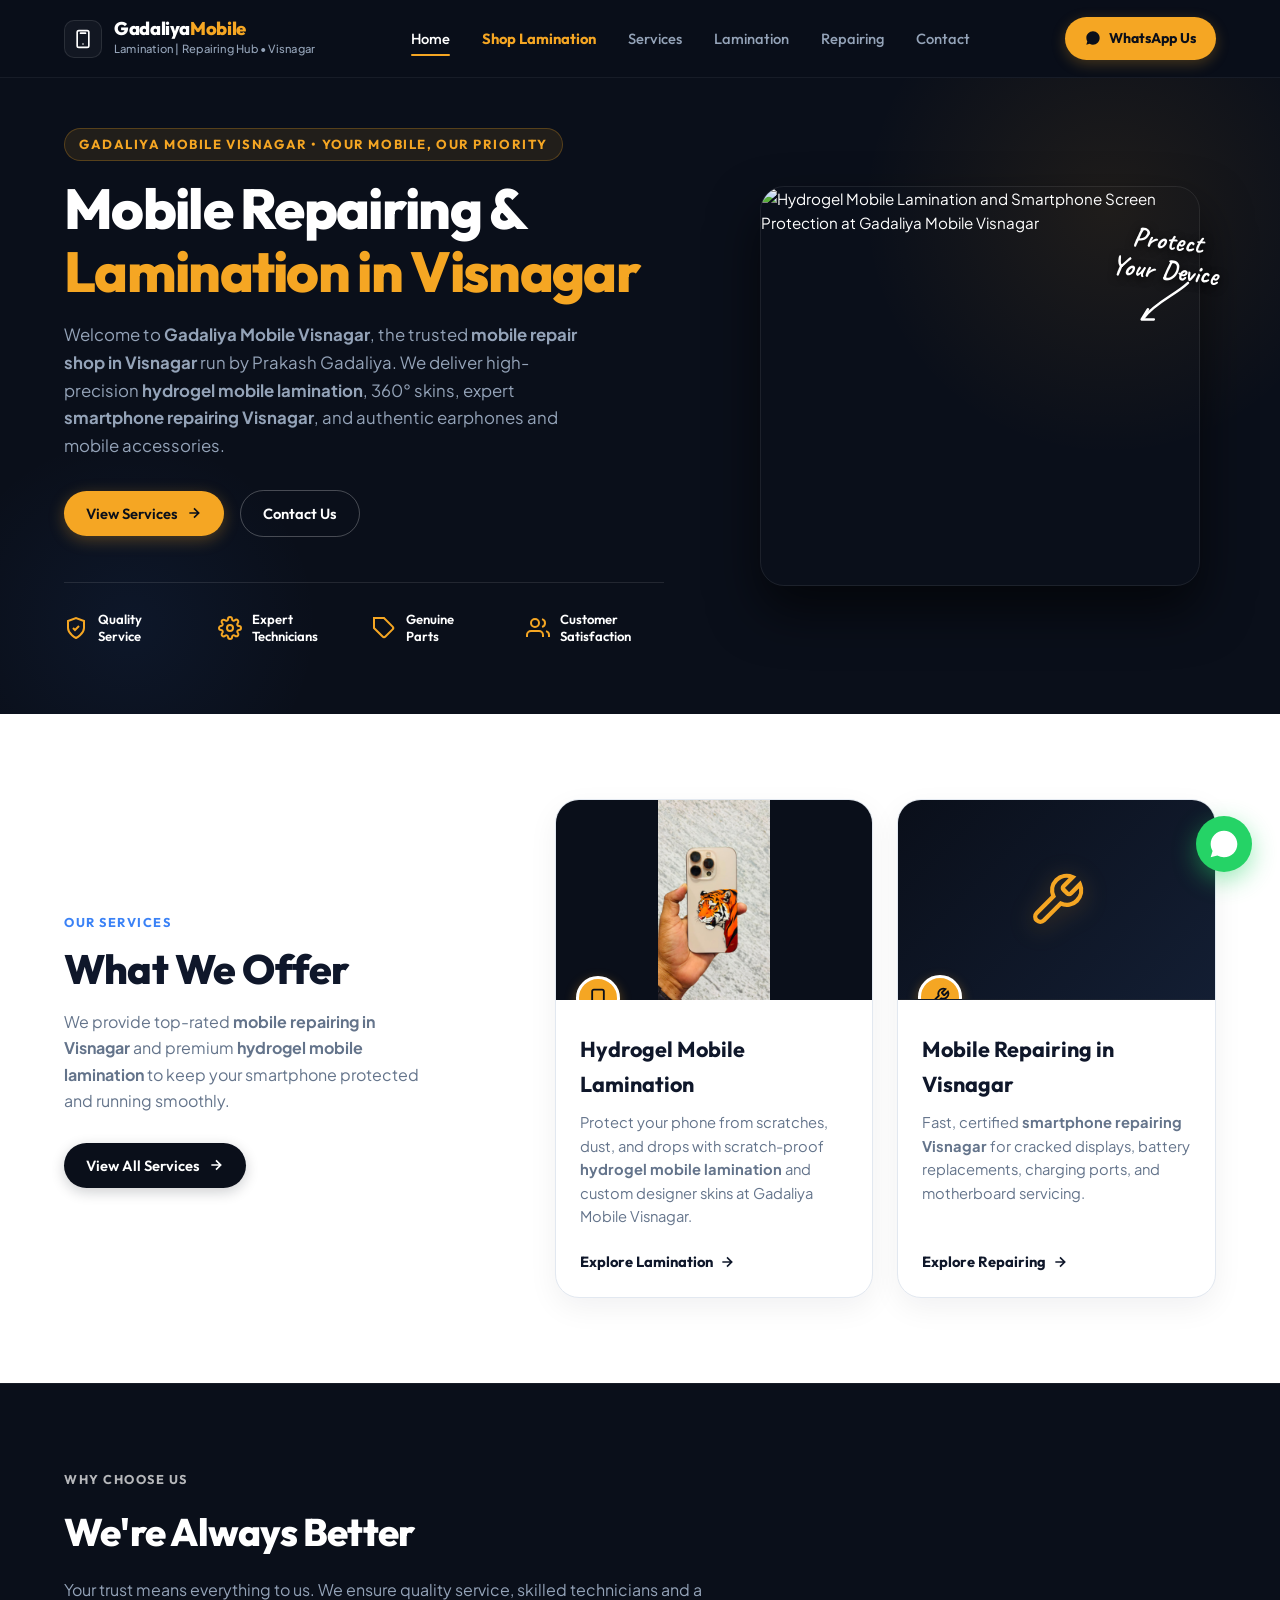
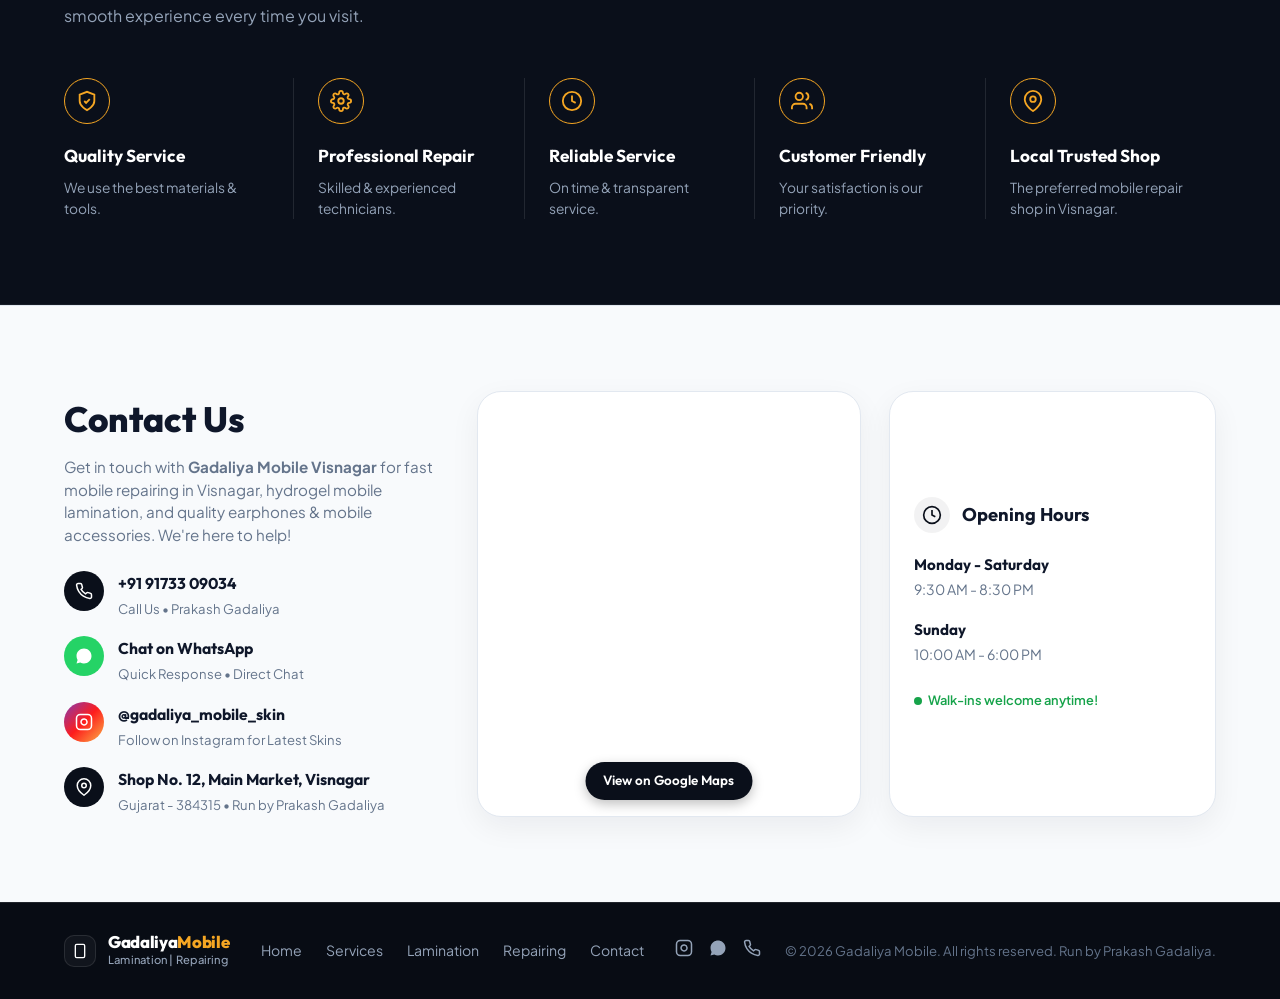
==== commit f4f265b6: "Add mobile lamination online shop page and cart feature" ====
--- a/index.html
+++ b/index.html
@@ -186,6 +186,7 @@
       <nav aria-label="Main Navigation">
         <ul class="nav-menu">
           <li><a href="#home" class="nav-link active">Home</a></li>
+          <li><a href="lamination-shop.html" class="nav-link" style="color: var(--accent-gold); font-weight:700;">Shop Lamination</a></li>
           <li><a href="#services" class="nav-link">Services</a></li>
           <li><a href="#lamination" class="nav-link" id="navLaminationLink">Lamination</a></li>
           <li><a href="#repairing" class="nav-link" id="navRepairingLink">Repairing</a></li>
@@ -244,6 +245,7 @@
 
       <ul class="mobile-nav-list">
         <li><a href="#home" class="mobile-nav-link">Home <span>→</span></a></li>
+        <li><a href="lamination-shop.html" class="mobile-nav-link" style="color: var(--accent-gold); font-weight:700;">Shop Lamination (₹200) <span>→</span></a></li>
         <li><a href="#services" class="mobile-nav-link">Services <span>→</span></a></li>
         <li><a href="#lamination" class="mobile-nav-link" id="mobileLaminationLink">Lamination <span>→</span></a></li>
         <li><a href="#repairing" class="mobile-nav-link" id="mobileRepairingLink">Repairing <span>→</span></a></li>
